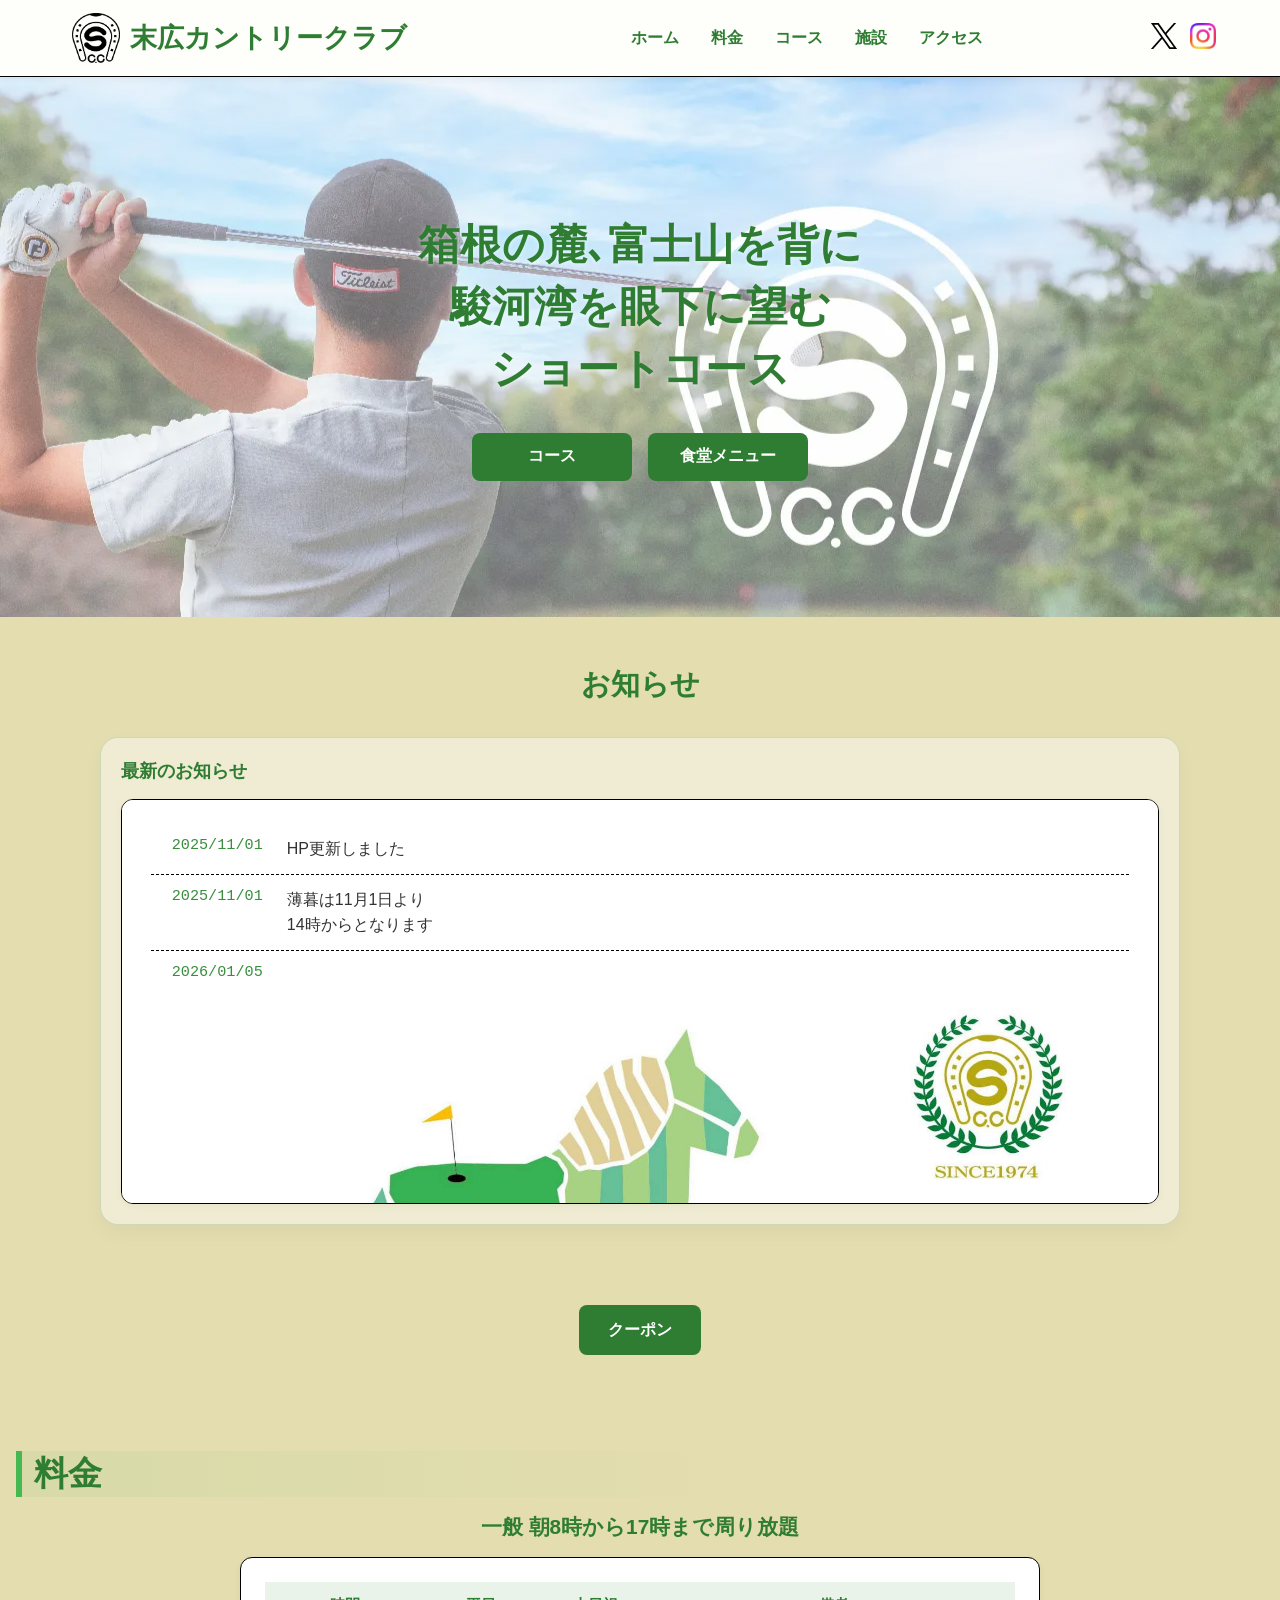
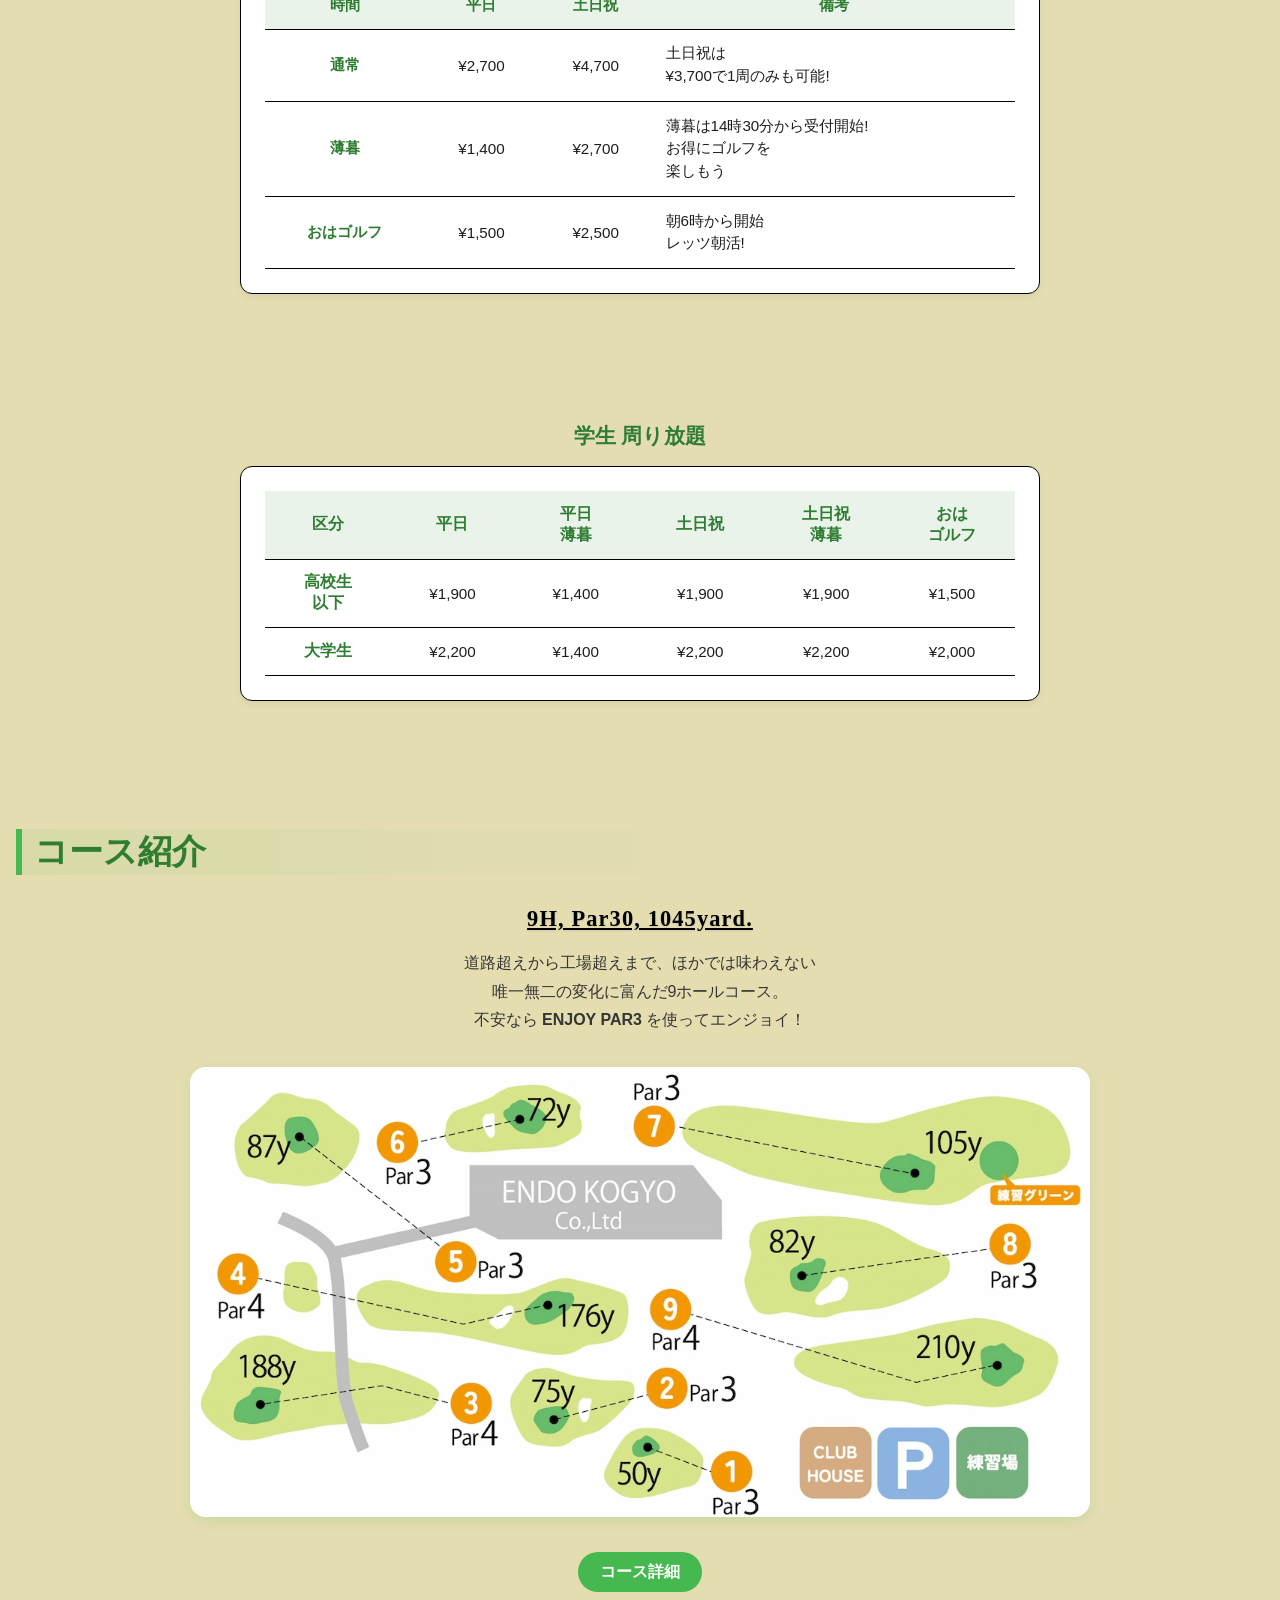
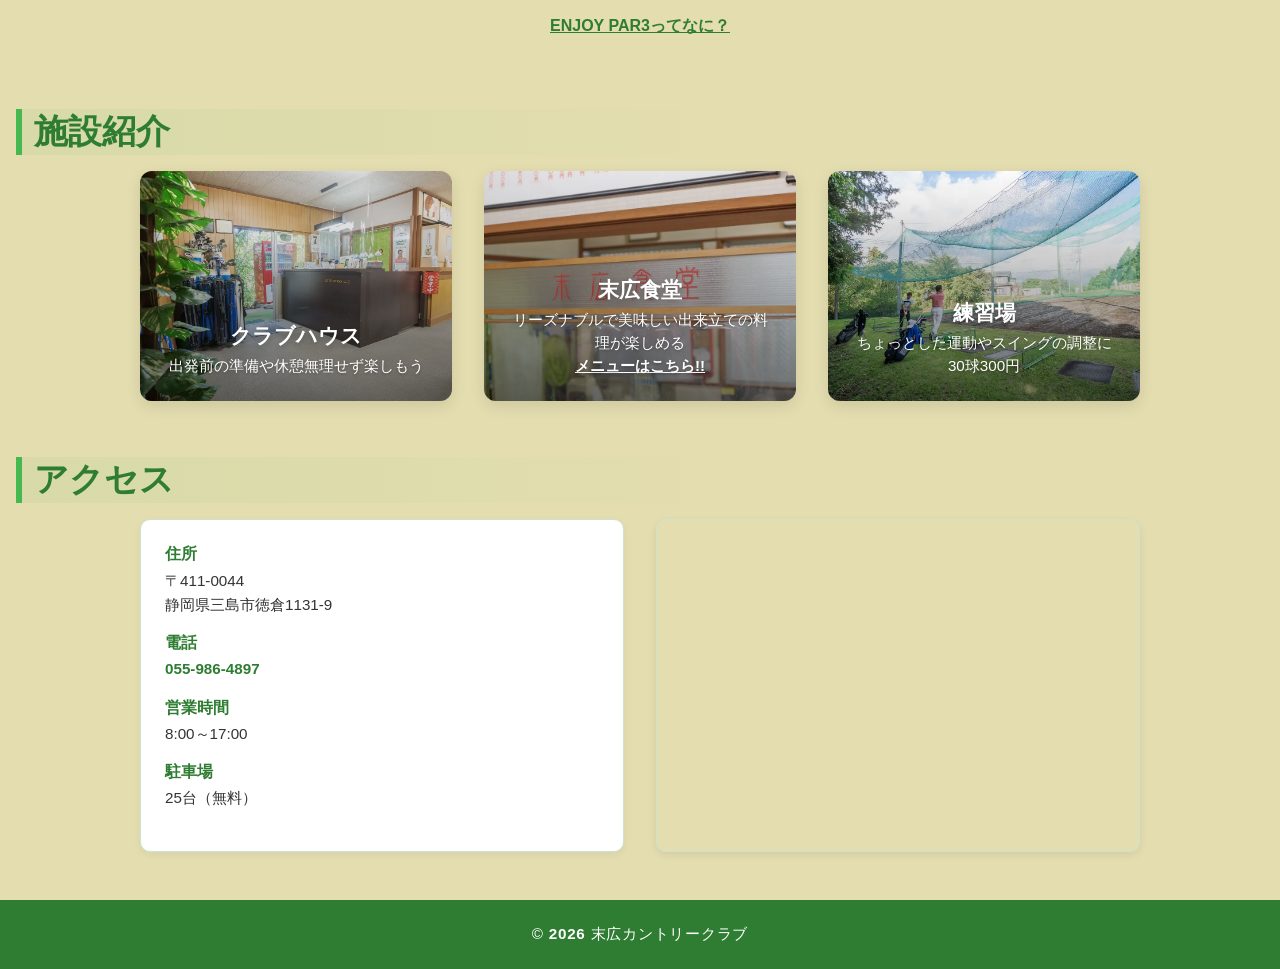
==== index.html @ 84b9e1ba "修正" ====
<!DOCTYPE html>
<html lang="ja">

<head>
  <meta charset="utf-8" />
  <meta name="viewport" content="width=device-width, initial-scale=1" />
  <title>末広カントリークラブ | ホーム</title>
  <meta name="description" content="末広カントリークラブ公式ホームページ。コース案内、料金、施設情報、アクセスはこちら。">
  <meta name="format-detection" content="telephone=no">
  <meta property="og:type" content="website">
  <meta property="og:title" content="末広カントリークラブ | ホーム">
  <meta property="og:description" content="コース案内、料金、施設情報、アクセスはこちら。">
  <meta property="og:image" content="image/relese-3.webp">
  <meta property="og:locale" content="ja_JP">
  <link rel="icon" href="rogo2.ico">
  <link rel="preload" as="image" href="image/relese-3.webp">
  <link rel="preconnect" href="https://platform.twitter.com">
  <link rel="stylesheet" href="index.css">
</head>

<body>

  <header class="site-header" role="banner">
    <div class="container header-inner">

      <!-- ロゴ -->
      <a href="index.html" class="brand">
        <img src="image/rogo2.png" alt="末広カントリークラブ ロゴ" class="brand-rogo">
        <span class="brand-name">
          <span class="pc-name">末広カントリークラブ</span>
          <span class="sp-name">末広C.C</span>
        </span>
      </a>

      <!-- SNSリンク（右上配置） -->
      <div class="sns-links">
        <a href="https://x.com/suehiro_cc" target="_blank" rel="noopener noreferrer" aria-label="公式X（旧Twitter）へ">
          <img src="image/X_logo.svg" alt="X" loading="lazy">
        </a>
        <a href="https://www.instagram.com/suehiro.golf?utm_source=ig_web_button_share_sheet&igsh=ZDNlZDc0MzIxNw=="
          target="_blank" rel="noopener noreferrer" aria-label="Instagramへ">
          <img src="image/Instagram_logo.png" alt="Instagram" loading="lazy">
        </a>
      </div>

      <!-- メニュー開閉スイッチ -->
      <input type="checkbox" id="nav-toggle" class="nav-toggle" aria-label="メニューを開閉">
      <label class="hamburger" for="nav-toggle" role="button" tabindex="0" aria-controls="site-nav" aria-expanded="false">
        <span></span>
      </label>

      <!-- ナビゲーション -->
      <nav id="site-nav" class="site-nav" role="navigation" aria-label="メインメニュー">
        <ul>
          <li><a href="#home">ホーム</a></li>
          <li><a href="#price-general">料金</a></li>
          <li><a href="#course">コース</a></li>
          <li><a href="#facilities">施設</a></li>
          <li><a href="#access">アクセス</a></li>
        </ul>
      </nav>
    </div>
  </header>


  <!-- メイン -->
  <main id="main">


    <!-- みだし -->
    <section id="home" class="midasiSection" aria-label="見出し">
      <h1>箱根の麓､富士山を背に<br>駿河湾を眼下に望む<br>ショートコース</h1>
      <div class="container 見出し-inner">
        <div class="midasi-copy">
          <div class="actions">
            <a class="btn primary" href="course.html">コース</a>
            <a class="btn primary" href="foodcort.html">食堂メニュー</a>
          </div>
        </div>
      </div>
    </section>

    <!-- News お知らせ -->
    <section class="newsSection" aria-label="お知らせ">
      <div class="container">
        <h2>お知らせ</h2>
        <!-- 大画面では「お知らせ」と「公式X」を横並び、小さい画面では縦並びにするラッパー -->
        <div class="news-layout">
          <!-- 手入力で管理するお知らせ一覧 -->
          <section class="news-panel" aria-labelledby="news-heading">
            <h3 id="news-heading" class="news-panel-title">最新のお知らせ</h3>
            <ul class="news-list">
              <li>
                <time datetime="2025-11-01">2025/11/01</time>
                <p>HP更新しました</p>
              </li>
              <li>
                <time datetime="2025-11-01">2025/11/01</time>
                <p>薄暮は11月1日より<br>14時からとなります</p>
              </li>
              <!-- <li>
                <time datetime="2025-12-01">2025/12/01</time>
                <p><img src="osirase/in-003-01.jpg" alt="">
                  <a href="osirase.html">年末年始は営業時間を変更します<br>詳しくはこちらから!</a></p>
              </li> -->
              <li>
                <time datetime="2026-01-05">2026/01/05</time>
                <p><img src="osirase/Nengajou.jpg" alt="" loading="lazy" decoding="async">新年明けましておめでとうございます<br>今年もよろしくお願いします</p>
              </li>
              <li>
                <time datetime="2026-02-08">2026/02/08</time>
                <p><strong>2月8日の積雪の影響によりアイスバーンと残雪の為明日2月8日は12時からのオープンとなります</strong></p>
              </li>
              <li>
                <time datetime="2026-03-04">2026/03/04</time>
                <p>薄暮は3月1日より14時30分からとなります</p>
              </li>
            </ul>
          </section>

          <!--
            公式Xタイムライン欄は一時的に停止中
            理由:
            - X埋め込み側で 429 Too Many Requests が返ることがある
            - ページ側では安定表示を保証できないため、いったん無効化
            再開する場合は、この section と下部の loadXTimeline() / widgets.js 関連を戻す
          <section class="news-panel x-panel" aria-labelledby="x-heading">
            <div class="x-panel-head">
              <h3 id="x-heading" class="news-panel-title">公式X</h3>
              <a href="https://x.com/suehiro_cc" target="_blank" rel="noopener noreferrer" class="x-panel-link">@suehiro_cc</a>
            </div>
            <div class="x-timeline-wrap">
              <div id="x-timeline-root" class="x-timeline-root"></div>
              <p class="x-timeline-fallback">
                タイムラインが表示されない場合は
                <a href="https://x.com/suehiro_cc" target="_blank" rel="noopener noreferrer">公式Xを見る</a>
              </p>
            </div>
          </section>
          -->
        </div>
      </div>
    </section>

    <script>
      // 最新のお知らせが下に追加される運用を想定して、初期表示を末尾に合わせる
      window.addEventListener('DOMContentLoaded', () => {
        const newsList = document.querySelector('.news-list');
        if (newsList) {
          newsList.scrollTop = newsList.scrollHeight;
        }
      });
    </script>


    <!-- クーポン -->
    <div class="coupon">
      <a href="coupon.html" class="btn coupon-btn">クーポン</a>
    </div>

    <!-- =====================================================
      一般料金セクション
    ===================================================== -->
    <section id="price-general" class="priceSection price-general" aria-label="一般料金">
      <div class="container">
        <h2>料金</h2>
        <h3>一般 朝8時から17時まで周り放題</h3>
        <div class="table-wrap" role="region" aria-label="一般料金表" tabindex="0">
          <table class="table general-table">
            <thead>
              <tr>
                <th scope="col">時間</th>
                <th scope="col">平日</th>
                <th scope="col">土日祝</th>
                <th scope="col">備考</th>
              </tr>
            </thead>
            <tbody>
              <tr>
                <th scope="row">通常</th>
                <td>¥2,700</td>
                <td>¥4,700</td>
                <td>土日祝は<br>¥3,700で1周のみも可能!</td>
              </tr>
              <tr>
                <th scope="row">薄暮</th>
                <td>¥1,400</td>
                <td>¥2,700</td>
                <td>薄暮は14時30分から受付開始!<br>お得にゴルフを<br>楽しもう</td>
              </tr>
              <tr>
                <th scope="row">おはゴルフ</th>
                <td>¥1,500</td>
                <td>¥2,500</td>
                <td>朝6時から開始<br>レッツ朝活!</td>
              </tr>
            </tbody>
          </table>
        </div>
      </div>
    </section>

    <!-- =====================================================
       学生料金セクション
    ===================================================== -->
    <section id="price-student" class="priceSection price-student" aria-label="学生料金">
      <div class="container">
        <h3>学生 周り放題</h3>
        <div class="table-wrap" role="region" aria-label="学生料金表" tabindex="0">
          <table class="table student-table">
            <thead>
              <tr>
                <th scope="col">区分</th>
                <th scope="col">平日</th>
                <th scope="col">平日<br>薄暮</th>
                <th scope="col">土日祝</th>
                <th scope="col">土日祝<br>薄暮</th>
                <th scope="col">おは<br>ゴルフ</th>
              </tr>
            </thead>
            <tbody>
              <tr>
                <th scope="row">高校生<br>以下</th>
                <td>¥1,900</td>
                <td>¥1,400</td>
                <td>¥1,900</td>
                <td>¥1,900</td>
                <td>¥1,500</td>
              </tr>
              <tr>
                <th scope="row">大学生</th>
                <td>¥2,200</td>
                <td>¥1,400</td>
                <td>¥2,200</td>
                <td>¥2,200</td>
                <td>¥2,000</td>
              </tr>
            </tbody>
          </table>
        </div>
      </div>
    </section>


<!-- =====================================================
  コース紹介セクション
===================================================== -->
<section id="course" class="courseSection" aria-labelledby="course-heading">
  <div class="container">
    
    <!-- 見出し -->
    <h2 id="course-heading">コース紹介</h2>

    <!-- コース概要文 -->
    <p class="course-intro">
      <span class="course-info"><u>9H, Par30, 1045yard.</u></span><br>
      道路超えから工場超えまで、ほかでは味わえない<br>
      唯一無二の変化に富んだ9ホールコース。<br>
      不安なら <strong>ENJOY PAR3</strong> を使ってエンジョイ！
    </p>

    <!-- コースマップ -->
    <div class="course-map">
      <img 
        src="image/course.webp" alt="末広カントリークラブ 全体コースマップ" loading="lazy" decoding="async">
    </div>

    <!-- コース詳細ボタン -->
    <div class="course-action">
      <a class="btn primary" href="course.html" aria-label="コース詳細ページを開く">コース詳細</a>
    </div>

    <!-- ENJOY PAR3案内 -->
    <div class="what-enjoy-par3">
      <a href="course.html#enjoy-par3" aria-label="ENJOY PAR3の説明へ移動">ENJOY PAR3ってなに？</a>
    </div>

  </div>
</section>


    <!-- 施設 -->
    <section id="facilities" class="section" aria-label="施設">
      <div class="container">
        <h2>施設紹介</h2>
        <div class="cards">
          <article class="card">
            <h3>クラブハウス</h3>
            <p>出発前の準備や休憩無理せず楽しもう</p>
          </article>
          <article class="card">
            <h3>末広食堂</h3>
            <p>リーズナブルで美味しい出来立ての料理が楽しめる<br><a href="foodcort.html">メニューはこちら!!</a></p>
          </article>
          <article class="card">
            <h3>練習場</h3>
            <p>ちょっとした運動やスイングの調整に<br>30球300円</p>
          </article>
        </div>
      </div>
    </section>

    <!-- アクセス -->
    <section id="access" class="section alt" aria-label="アクセス">
      <div class="container">
        <h2>アクセス</h2>
        <div class="grid-2">
          <div>
            <dl class="definition">
              <div>
                <dt>住所</dt>
                <dd>〒411-0044<br>静岡県三島市徳倉1131-9</dd>
              </div>
              <div>
                <dt>電話</dt>
                <dd><a href="tel:055-986-4897">055-986-4897</a></dd>
              </div>
              <div>
                <dt>営業時間</dt>
                <dd>8:00～17:00</dd>
              </div>
              <div>
                <dt>駐車場</dt>
                <dd>25台（無料）</dd>
              </div>
            </dl>
          </div>
          <div>
            <div class="map-placeholder">
              <!-- Google Maps等の埋め込み -->
              <iframe
                title="末広カントリークラブの地図"
                loading="lazy"
                referrerpolicy="strict-origin-when-cross-origin"
                src="https://www.google.com/maps/embed?pb=!1m18!1m12!1m3!1d3262.087512557805!2d138.92224587576436!3d35.154438172762!2m3!1f0!2f0!3f0!3m2!1i1024!2i768!4f13.1!3m3!1m2!1s0x60199a5728252f2b%3A0xbb541b44c5382948!2z5pyr5bqD44Kr44Oz44OI44Oq44O844Kv44Op44OW!5e0!3m2!1sja!2sjp!4v1761012588226!5m2!1sja!2sjp"></iframe>

            </div>

          </div>
        </div>
      </div>
    </section>

    <!-- 問い合わせ/予約 -->
    <!-- <section id="contact" class="cta section" aria-label="ご予約・お問い合わせ">
      <div class="container cta-inner">
        <h2>お問い合わせ</h2>
        <p>予約無しで気軽にお楽しみいただけます</p>
        <div class="actions">
          <a class="btn primary" href="tel:055-986-4897" aria-label="電話で問い合わせ 055-986-4897">電話</a>
        </div>
      </div>
    </section> -->

  </main>

    <!-- フッター -->
    <footer class="site-footer" role="contentinfo">
      <div class="container footer-inner">
        <small>© <span id="year"></span> 末広カントリークラブ</small>
      </div>
    </footer>

    <!-- 施設情報 -->
    <script type="application/ld+json">
    {
      "@context": "https://schema.org",
      "@type": "SportsActivityLocation",
      "name": "末広カントリークラブ",
      "image": "image/relese-3.webp",
      "description": "静岡県三島市徳倉にある末広カントリークラブの公式ホームページ。練習場・食堂備えた自然豊かなコースをお楽しみください。",
      "url": "https://suehiro-cc.com/",
      "telephone": "055-986-4897",
      "address": {
      "@type": "PostalAddress",
      "addressCountry": "JP",
      "postalCode": "411-0044",
      "addressRegion": "静岡県",
      "addressLocality": "三島市徳倉",
      "streetAddress": "1131-9"
    },
    "geo": {
      "@type": "GeoCoordinates",
      "latitude": 35.133,
      "longitude": 138.911
      },
    "amenityFeature": [
      { "@type": "LocationFeatureSpecification", "name": "練習場", "value": true },
      { "@type": "LocationFeatureSpecification", "name": "レストラン", "value": true }
      ],
    "openingHoursSpecification": [
      {
      "@type": "OpeningHoursSpecification",
      "dayOfWeek": [
      "Monday", "Tuesday", "Wednesday", "Thursday", "Friday", "Saturday", "Sunday"
      ],
      "opens": "08:00",
      "closes": "17:00"
      }
      ],
    "priceRange": "¥¥"
    }
</script>

    <script>
      const navToggle = document.getElementById('nav-toggle');
      const hamburger = document.querySelector('.hamburger');
      const navLinks = document.querySelectorAll('.site-nav a');

      if (navToggle && hamburger) {
        // チェック状態と aria-expanded を同期する
        const syncNavState = () => {
          hamburger.setAttribute('aria-expanded', navToggle.checked ? 'true' : 'false');
        };

        navToggle.addEventListener('change', syncNavState);
        // label ベースのハンバーガーをキーボードでも操作できるようにする
        hamburger.addEventListener('keydown', (event) => {
          if (event.key === 'Enter' || event.key === ' ') {
            event.preventDefault();
            navToggle.checked = !navToggle.checked;
            syncNavState();
          }
        });
        navLinks.forEach((link) => {
          link.addEventListener('click', () => {
            navToggle.checked = false;
            syncNavState();
          });
        });
        syncNavState();
      }

      /*
        公式Xタイムラインの読み込み処理は一時停止中
        理由:
        - X側で 429 Too Many Requests に当たることがある
        - ページ表示の安定性を優先して、いったん無効化

      const loadXTimeline = () => {
        const timelineRoot = document.getElementById('x-timeline-root');
        if (!timelineRoot) {
          return;
        }

        const renderTimeline = () => {
          if (!window.twttr || !window.twttr.widgets || timelineRoot.dataset.loaded === 'true') {
            return;
          }

          window.twttr.ready(() => {
            window.twttr.widgets.createTimeline(
              {
                sourceType: 'profile',
                screenName: 'suehiro_cc'
              },
              timelineRoot,
              {
                lang: 'ja',
                theme: 'light',
                height: 520,
                dnt: true
              }
            ).then((element) => {
              if (element) {
                timelineRoot.dataset.loaded = 'true';
              }
            }).catch(() => {
              timelineRoot.dataset.loaded = 'error';
            });
          });
        };

        if (window.twttr && window.twttr.widgets) {
          renderTimeline();
          return;
        }

        const script = document.createElement('script');
        script.src = 'https://platform.twitter.com/widgets.js';
        script.async = true;
        script.charset = 'utf-8';
        script.onload = renderTimeline;
        document.body.appendChild(script);
      };

      loadXTimeline();
      */

      document.getElementById('year').textContent = new Date().getFullYear();
    </script>
</body>

</html>
---- index.css ----
/* =====================================================
   基本設定
===================================================== */
* {
  margin: 0;
  padding: 0;
  box-sizing: border-box;
}

body {
  font-family: "Noto Sans JP", "Hiragino Kaku Gothic ProN", sans-serif;
  background-color: #e4ddb0;
  color: #1c1d1f;
}

/* =====================================================
   ヘッダーエリア
===================================================== */
.site-header {
  position: sticky;
  top: 0;
  z-index: 1000;
  background: rgba(255, 255, 255, 0.95);
  backdrop-filter: blur(8px);
  border-bottom: 1px solid #000;
  box-shadow: 0 2px 8px rgba(0, 0, 0, 0.05);

}

.header-inner {
  display: flex;
  align-items: center;
  justify-content: space-between;
  max-width: 1200px;
  margin: 0 auto;
  padding: 0.8rem 2rem;
  position: relative;
}

/* --- ブランド --- */
.brand {
  display: flex;
  align-items: center;
  text-decoration: none;
  color: #2e7d32;
  gap: 0.6rem;
  transition: opacity 0.2s ease;
  flex-shrink: 0;
}
.brand:hover { opacity: 0.8; }

.brand-rogo { width: 48px; height: auto; }
.brand-name {
  font-family: "Cormorant Garamond", "Noto Sans JP", serif;
  font-size: 1.7rem;
  font-weight: 700;
  color: #2e7d32;
}

/* PCではフル表記のみ表示 */
.pc-name { display: inline; }
.sp-name { display: none; }

/* モバイルでは短縮表記のみ表示 */
@media (max-width: 852px) {
  .pc-name { display: none; }
  .sp-name { display: inline; }
}

/* --- SNSリンク --- */
.sns-links {
  display: flex;
  align-items: center;
  gap: 0.8rem;
  margin-left: auto;
}
.sns-links a img {
  width: 26px;
  height: 26px;
  transition: transform 0.25s ease;
}
.sns-links a:hover img { transform: scale(1.1); }

/* =====================================================
   PCナビゲーション
===================================================== */
@media (min-width: 853px) {
  .site-nav {
    flex: 1;
    display: flex;
    justify-content: center;
  }

  .site-nav ul {
    display: flex;
    list-style: none;
    gap: 2rem;
  }

  .site-nav a {
    text-decoration: none;
    color: #2e7d32;
    font-weight: 600;
    position: relative;
    transition: color 0.25s ease;
  }

  .site-nav a::after {
    content: "";
    position: absolute;
    bottom: -2px;
    left: 50%;
    width: 0;
    height: 2px;
    background-color: #45b94f;
    transition: all 0.3s ease;
    transform: translateX(-50%);
  }

  .site-nav a:hover { color: #45b94f; }
  .site-nav a:hover::after { width: 60%; }

  .sns-links {
    position: absolute;
    right: 1.5rem;
    top: 50%;
    transform: translateY(-50%);
  }

  /* PCではハンバーガー完全非表示 */
  .nav-toggle, .hamburger {
    display: none !important;
    visibility: hidden !important;
    opacity: 0 !important;
    pointer-events: none !important;
  }
}


/* ============================================
   モバイル対応
 ============================================ */
@media (max-width: 852px) {

  .header-inner {
    display: flex;
    align-items: center;
    justify-content: space-between;
    position: relative;
    padding: 0.5rem 1rem;
  }

  /* ロゴ側 */
  .brand {
    display: flex;
    align-items: center;
    margin-left: 0.4rem;
  }

  .brand-rogo {
    width: 42px;
    height: auto;
  }

  .brand-name {
    font-size: 1.8rem;
    margin-left: 0.2rem;
  }

  /*  SNSリンク：ハンバーガーの左側に追従配置 */
  .sns-links {
    display: flex;
    align-items: center;
    gap: 0.6rem;
    position: relative;
    right: 0; /* 初期位置リセット */
    margin-right: 0.8rem; /* ← ハンバーガーと少し空ける距離 */
    order: 2; /* ← ハンバーガーの直前に来るように */
  }

  .sns-links a img {
    width: 24px;
    height: 24px;
    transition: transform 0.25s ease;
  }

  .sns-links a:hover img {
    transform: scale(1.1);
  }

  /*  ハンバーガーアイコン */
  .hamburger {
    display: block;
    position: relative;
    width: 30px;
    height: 20px;
    cursor: pointer;
    z-index: 1001;
    flex-shrink: 0;
    order: 3; /* ← SNSの右側に固定 */
  }

  .hamburger::before,
  .hamburger::after,
  .hamburger span {
    content: "";
    position: absolute;
    left: 0;
    width: 100%;
    height: 2.8px;
    background-color: #2e7d32;
    border-radius: 2px;
    transition: transform 0.3s ease, opacity 0.3s ease;
  }

  .hamburger::before { top: 0; }
  .hamburger span { top: 50%; transform: translateY(-50%); }
  .hamburger::after { bottom: 0; }

  .nav-toggle {
    position: absolute;
    opacity: 0;
    width: 0;
    height: 0;
    overflow: hidden;
    clip-path: inset(50%);
  }

  #nav-toggle:checked + .hamburger::before {
    transform: rotate(45deg);
    top: 9px;
  }
  #nav-toggle:checked + .hamburger::after {
    transform: rotate(-45deg);
    bottom: 9px;
  }
  #nav-toggle:checked + .hamburger span { opacity: 0; }

  /*  ナビゲーション本体 */
  .site-nav {
    position: fixed;
    top: 0;
    left: 0;
    width: 100%;
    height: 33vh;
    background: rgba(255, 255, 255, 0.97);
    backdrop-filter: blur(6px);
    border-bottom: 1px solid #dce7dc;
    transform: translateY(-100%);
    transition: transform 0.4s ease;
    z-index: 1000;
    display: flex;
    align-items: center;
    justify-content: center;
  }

  #nav-toggle:checked ~ .site-nav {
    transform: translateY(0);
  }

  .site-nav ul {
    list-style: none;
    display: flex;
    flex-direction: column;
    align-items: center;
    gap: 1rem;
  }

  .site-nav a {
    font-size: 1.2rem;
    font-weight: 600;
    text-decoration: none;
    color: #2e7d32;
  }

  .site-nav a:hover { color: #45b94f; }
}

/* =====================================================
  見出しセクション（メインビジュアル）
===================================================== */
.midasiSection {
  position: relative;
  width: 100%;
  min-height: 60vh; /* 高解像度でも高さを維持 */
  display: flex;
  flex-direction: column;
  justify-content: center;
  align-items: center;
  text-align: center;

  /* 背景設定：ワイド対応 */
  background-image: linear-gradient(
      rgba(255,255,255,0.25),
      rgba(255,255,255,0.4)
    ),
    url("image/relese-3.webp");
  background-repeat: no-repeat;
  background-position: center center; /* 中央基準で常に整列 */
  background-size: cover; /* ワイドでも縦長でも自然に調整 */
  background-attachment: fixed; /* PC時はパララックス的固定（任意） */

  color: #1b3b17;
  padding: clamp(3rem, 5vw, 6rem) 1rem; /* レスポンシブ余白 */
}

/* タイトル部分 */
.midasiSection h1 {
  font-family: "Cormorant Garamond", "Noto Serif JP", serif;
  font-size: clamp(1.8rem, 2vw + 1rem, 2.8rem);
  font-weight: 700;
  line-height: 1.5;
  margin-bottom: 2rem;
  color: #2e7d32;
  text-shadow: 0 2px 4px rgba(255,255,255,0.5);
  max-width: 90%;
}

/* ボタン群 */
.midasiSection .actions {
  display: flex;
  justify-content: center;
  align-items: center;
  gap: 1rem;
  flex-wrap: wrap;
}

.midasiSection .btn.primary {
  display: flex;
  justify-content: center;
  align-items: center;
  background-color: #2e7d32;
  color: #fff;
  border-radius: 8px;
  font-weight: 600;
  text-decoration: none;
  min-width: 160px;
  height: 48px;
  transition: background 0.25s ease, transform 0.2s ease;
}
.midasiSection .btn.primary:hover {
  background-color: #45b94f;
  transform: translateY(-2px);
}

/* =====================================================
  モバイル最適化
===================================================== */
@media (max-width: 852px) {
  .midasiSection {
    min-height: 45vh; /* モバイルでは少し低めに */
    background-attachment: scroll; /* 背景固定を解除して滑らかに */
    padding: 3rem 1rem;
  }

  .midasiSection h1 {
    font-size: clamp(1.4rem, 4vw, 1.8rem);
    line-height: 1.4;
    margin-bottom: 1.5rem;
  }

  .midasiSection .actions {
    gap: 0.8rem;
  }

  .midasiSection .btn.primary {
    flex: 1 1 45%;
    font-size: 0.95rem;
    height: 44px;
    min-width: 130px;
  }
}

/* =====================================================
   超ワイド画面最適化（例：4Kモニタ）
===================================================== */
@media (min-width: 1600px) {
  .midasiSection {
    background-size: cover;
    background-position: center top;
    min-height: 65vh;
  }
  .midasiSection h1 {
    font-size: 3rem;
    max-width: 1000px;
  }
}


/* =====================================================
   お知らせセクション
===================================================== */
.newsSection {
  background: #e4ddb0;
  padding: 3rem 1rem;
  text-align: center;
}

.newsSection h2 {
  font-family: "Cormorant Garamond", "Noto Serif JP", serif;
  font-size: 1.8rem;
  font-weight: 700;
  color: #2e7d32;
  margin-bottom: 2rem;
}

/* お知らせ欄とX欄をまとめるレイアウト土台 */
.news-layout {
  display: grid;
  grid-template-columns: 1fr;
  gap: 1.5rem;
  max-width: 1080px;
  margin: 0 auto;
}

/* 各パネル共通の見た目 */
.news-panel {
  background: rgba(255, 255, 255, 0.45);
  border: 1px solid rgba(46, 125, 50, 0.18);
  border-radius: 18px;
  padding: 1.25rem;
  box-shadow: 0 8px 20px rgba(0, 0, 0, 0.04);
}

/* パネル見出し */
.news-panel-title {
  font-family: "Noto Serif JP", serif;
  font-size: 1.15rem;
  color: #2e7d32;
  text-align: left;
  margin-bottom: 1rem;
}

/* X欄の見出しとアカウントリンク */
/*
  公式Xタイムライン欄のスタイルは一時停止中
  理由:
  - HTML側でX欄をコメントアウトしているため現在は未使用
  - 再開時はこのブロックを戻せば同じ見た目で復帰できる

.x-panel-head {
  display: flex;
  align-items: baseline;
  justify-content: space-between;
  gap: 1rem;
  margin-bottom: 1rem;
}

.x-panel-link {
  color: #2e7d32;
  font-size: 0.95rem;
  font-weight: 700;
  text-decoration: none;
}

.x-panel-link:hover {
  text-decoration: underline;
}

.x-timeline-wrap {
  background: #fff;
  border: 1.5px solid #000;
  border-radius: 12px;
  padding: 0.3rem;
  min-height: clamp(320px, 45vh, 520px);
  overflow: hidden;
}

.x-timeline-root {
  min-height: clamp(320px, 45vh, 520px);
}

.x-timeline-fallback {
  margin: 0.75rem 0 0;
  font-size: 0.9rem;
  color: #333;
}

.x-timeline-fallback a {
  color: #2e7d32;
  font-weight: 700;
}

.x-timeline-wrap iframe {
  border-radius: 10px;
}
*/

/* 手入力のお知らせ一覧本体 */
.news-list {
  list-style: none;
  padding: 1.5rem 1.8rem;
  margin: 0;
  width: 100%;

  /* 高さ：画面に追従（下限〜上限を持たせて安定） */
  max-height: clamp(320px, 45vh, 520px);

  overflow-y: auto;
  scroll-behavior: smooth;
  background: #fff;
  border: 1.5px solid #000;
  border-radius: 12px;
  box-shadow: 0 2px 8px rgba(0,0,0,0.04);
}

/*
  大きなモニター向けの2カラム化は一時停止中
  理由:
  - 公式X欄をコメントアウトしているため、2カラム指定を残すと
    お知らせ欄が左カラムに寄って見える
  - X欄を再開する時に、この media query も戻せば横並びに復帰できる

@media (min-width: 1200px) {
  .news-layout {
    grid-template-columns: repeat(2, minmax(0, 1fr));
    align-items: stretch;
  }

  .news-panel {
    display: flex;
    flex-direction: column;
  }

  .news-list,
  .x-timeline-wrap {
    flex: 1;
  }
}
*/


/* 各お知らせ項目の行レイアウト */
.news-list li {
  display: grid;
  grid-template-columns: 120px 1fr;
  align-items: start;
  gap: 1rem;
  padding: 0.75rem 0;
  border-bottom: 1px dashed #000;
}

.news-list li:last-child {
  border-bottom: none;
}

/* 日付 */
.news-list time {
  font-family: "Roboto Mono", monospace;
  color: #388e3c;
  font-size: 0.95rem;
  text-align: right;
  padding-right: 0.5rem;
  white-space: nowrap;
}

/* 内容 */
.news-list p {
  color: #333;
  font-size: 1rem;
  margin: 0;
  line-height: 1.6;
  text-align: left;
}

/* お知らせ内の画像（全体表示対応） */
.news-list p img {
  display: block;
  max-width: 100%;
  height: auto;
  margin-bottom: 0.4rem;
  border-radius: 6px;
}

/* laptop相当以下は縦並びを基準にして余白も少し詰める */
@media (max-width: 852px) {
  .newsSection {
    padding: 2rem 1rem;
  }

  .news-panel {
    padding: 1rem;
  }

  .news-panel-title {
    font-size: 1.05rem;
    margin-bottom: 0.8rem;
  }

  .news-list {
    padding: 1.2rem;
    max-height: 360px;        /* ← モバイルも同系統に */
  }

  .news-list li {
    display: flex;
    flex-direction: column;
    align-items: flex-start;
    gap: 0.3rem;
    padding: 0.5rem 0;
  }

  .news-list time {
    text-align: left;
    font-size: 0.9rem;
    color: #2e7d32;
  }

  .news-list p {
    font-size: 0.95rem;
  }
}


/* =====================================================
   クーポンボタン
===================================================== */
.coupon {
  text-align: center;
  margin: 2rem 0 3rem;
}

.coupon-btn {
  display: inline-block;
  background: #2e7d32;
  color: #fff;
  padding: 0.9rem 1.8rem;
  border-radius: 8px;
  font-weight: 600;
  text-decoration: none;
  transition: background 0.25s ease, transform 0.2s ease;
}

.coupon-btn:hover {
  background: #45b94f;
  transform: translateY(-2px);
}

/* モバイル調整 */
@media (max-width: 768px) {
  .coupon-btn {
    padding: 0.8rem 1.6rem;
    font-size: 0.95rem;
  }
}

/* =====================================================
  一般料金セクション
===================================================== */
.price-general {
  background: #e4ddb0;
  padding: 3rem 1rem;
  text-align: center;
}

.price-general h2 {
  font-size: clamp(1.6rem, 1.4vw + 1rem, 2.4rem);
  color: #2e7d32;
  text-align: left;
  border-left: 6px solid #45b94f;
  padding-left: 0.75rem;
  background: linear-gradient(90deg, rgba(69,185,79,.08), transparent 60%);
  margin-bottom: 1rem;
}

.price-general h3 {
  font-size: 1.3rem;
  color: #2e7d32;
  margin-bottom: 1rem;
  font-weight: 700;
}

/* テーブル全体 */
.price-general .table-wrap {
  background: #fff;
  border: 1.5px solid #000;
  border-radius: 12px;
  padding: 1.5rem;
  max-width: 800px;
  margin: 0 auto 2rem;
  box-shadow: 0 3px 8px rgba(0,0,0,0.05);
}

.price-general .table {
  width: 100%;
  border-collapse: collapse;
}

.price-general th,
.price-general td {
  padding: 0.8rem;
  border-bottom: 1px solid #000;
  text-align: center;
  font-size: 0.95rem;
}

.price-general thead {
  background-color: #eaf3ea;
}

.price-general th {
  color: #2e7d32;
  font-weight: 600;
}

.price-general td:last-child {
  text-align: left;
  line-height: 1.5;
}

/* モバイル */
@media (max-width: 768px) {
  .price-general th,
  .price-general td {
    padding: 0.6rem;
    font-size: 0.9rem;
  }

  .price-general h3 {
    font-size: 1.1rem;
  }

  .price-general .table-wrap {
    padding: 1rem;
  }
}


/* =====================================================
  学生料金セクション
===================================================== */
.price-student {
  background: #e4ddb0;
  padding: 3rem 1rem;
  text-align: center;
}

/* 見出し */
.price-student h3 {
  font-size: 1.3rem;
  color: #2e7d32;
  margin-bottom: 1rem;
  font-weight: 700;
}

/* テーブル枠 */
.price-student .table-wrap {
  background: #fff;
  border: 1.5px solid #000;
  border-radius: 12px;
  padding: 1.5rem;
  max-width: 800px;
  margin: 0 auto 2rem;
  box-shadow: 0 3px 8px rgba(0,0,0,0.05);
  overflow: hidden; /* PCでは固定 */
}

/* テーブル本体 */
.price-student .table {
  width: 100%;
  border-collapse: collapse;
  font-family: "Noto Sans JP", sans-serif;
}

.price-student th,
.price-student td {
  padding: 0.8rem;
  border-bottom: 1px solid #000;
  text-align: center;
}

.price-student thead {
  background-color: #eaf3ea;
}

.price-student th {
  color: #2e7d32;
  font-weight: 600;
}

.price-student td {
  font-size: 0.95rem;
}

/* =====================================================
  スマホ時：スライド可能＆見やすく調整
===================================================== */
@media (max-width: 768px) {

  /* 横スクロール対応 */
  .price-student .table-wrap {
    overflow-x: auto;
    -webkit-overflow-scrolling: touch;
    padding-bottom: 0.5rem;
  }

  .price-student .table {
    min-width: 500px; /* 横幅広めでスワイプ表示 */
    border-collapse: collapse;
  }

  /* 横詰め＆縦整列 */
  .price-student th,
  .price-student td {
    padding: 0.5rem 0.55rem;
    font-size: 0.9rem;
    line-height: 1.4;
    border-bottom: 1px solid #000;
    white-space: nowrap; /* 折り返さずに横スクロール */
  }

  .price-student tr {
    height: 2.5rem;
  }

  /* スクロールバー装飾 */
  .price-student .table-wrap::-webkit-scrollbar {
    height: 6px;
  }
  .price-student .table-wrap::-webkit-scrollbar-thumb {
    background: #b6cfae;
    border-radius: 3px;
  }

  /* 案内文 */
  .price-student .table-wrap::after {
    content: "👉 スワイプで全列を確認できます";
    display: block;
    font-size: 0.8rem;
    color: #000;
    text-align: right;
    margin-top: 0.3rem;
    opacity: 0.8;
  }

  .price-student h3 {
    font-size: 1.1rem;
    margin-bottom: 0.8rem;
  }
}

/* =====================================================
  コース紹介セクション
===================================================== */
.courseSection {
  background: #e4ddb0;
  padding: 3rem 1rem 4rem;
  text-align: center;
}

/* 見出し */
.courseSection h2 {
  font-size: clamp(1.6rem, 1.4vw + 1rem, 2.4rem);
  color: #2e7d32;
  text-align: left;
  border-left: 6px solid #45b94f;
  padding-left: 0.75rem;
  background: linear-gradient(90deg, rgba(69,185,79,.08), transparent 60%);
  margin-bottom: 1.5rem;
}

/* ============================================
   コース概要文
   -------------------------------------------- */
.course-intro {
  color: #353535;
  font-size: 1rem;
  line-height: 1.8;
  margin-bottom: 2rem;
  text-align: center;
}

.course-intro .course-info {
  display: inline-block;
  font-family: "Playfair Display", "Times New Roman", serif;
  font-size: 1.4rem;
  font-weight: 700;
  letter-spacing: 0.05em;
  color: #000;
  text-shadow: 0 1px 2px rgba(0,0,0,0.1);
  margin-bottom: 0.6rem;
}

/* ============================================
   コースマップ
   -------------------------------------------- */
.course-map {
  max-width: 900px;
  margin: 0 auto 2.2rem;
  border-radius: 16px;
  overflow: hidden;
  background: #fff;
  box-shadow: 0 4px 12px rgba(69,185,79,0.15);
  position: relative;
}

.course-map img {
  width: 100%;
  height: auto;
  display: block;
  object-fit: cover;
  object-position: center;
  aspect-ratio: 2 / 1; /* 比率統一で崩れ防止 */
}

/* ============================================
   コースボタン
   -------------------------------------------- */
.course-action {
  margin: 1.5rem 0;
}

.course-action .btn.primary {
  display: inline-block;
  background: #45b94f;
  color: #fff;
  font-weight: 600;
  padding: 0.6rem 1.4rem;
  border-radius: 999px;
  text-decoration: none;
  transition: background 0.3s ease, transform 0.2s ease;
}

.course-action .btn.primary:hover {
  background: #5cd967;
  transform: translateY(-2px);
}

/* ============================================
   ENJOY PAR3案内リンク
   -------------------------------------------- */
.what-enjoy-par3 {
  margin-top: 0.5rem;
  text-align: center;
}

.what-enjoy-par3 a {
  color: #2e7d32;
  font-weight: 600;
  font-size: 1rem;
  text-decoration: underline;
  transition: color 0.25s ease;
}

.what-enjoy-par3 a:hover {
  color: #45b94f;
}

/* ============================================
   モバイル対応
   -------------------------------------------- */
@media (max-width: 768px) {
  .courseSection {
    padding: 2.5rem 1rem 3rem;
  }

  .courseSection h2 {
    font-size: 1.5rem;
    margin-left: 0.5rem;
  }

  .course-intro {
    font-size: 0.95rem;
    line-height: 1.7;
    margin-bottom: 1.8rem;
  }

  .course-intro .course-info {
    font-size: 1.2rem;
    margin-bottom: 0.4rem;
  }

  .course-map {
    margin-bottom: 1.8rem;
  }

  .course-action .btn.primary {
    padding: 0.5rem 1.2rem;
    font-size: 0.95rem;
  }

  .what-enjoy-par3 a {
    font-size: 0.9rem;
  }
}


/* ============================================
   施設紹介
   ============================================ */
#facilities {
  background: #e4ddb0;
  padding: 0.5rem 1rem;
  text-align: center;
}

#facilities h2 {
  font-size: clamp(1.6rem, 1.4vw + 1rem, 2.4rem);
  color: #2e7d32;
  margin-bottom: 1rem;
  text-align: left; /* 文字は左寄せ */
  border-left: 6px solid #45b94f;
  padding-left: 0.75rem;
  background: linear-gradient(90deg, rgba(69,185,79,.08), transparent 60%);
  margin-left: 0; /* 左端に寄せる */
  display: block; /* インラインブロックを解除して幅いっぱいに */
}

/* カード全体レイアウト */
.cards {
  display: grid;
  grid-template-columns: repeat(auto-fit, minmax(280px, 1fr));
  gap: 2rem;
  max-width: 1000px;
  margin: 0 auto;
}

/* 各カード共通のベース */
.card {
  position: relative;
  border-radius: 12px;
  overflow: hidden;
  height: 230px;
  color: #fff;
  text-align: center;
  display: flex;
  flex-direction: column;
  justify-content: flex-end;
  padding: 1.5rem;
  box-shadow: 0 5px 15px rgba(0, 0, 0, 0.1);
  transition: transform 0.3s ease, box-shadow 0.3s ease;
  background-size: cover;
  background-position: center;
  background-repeat: no-repeat;
}

/* 背景にグラデーションで文字を読みやすく */
.card::before {
  content: "";
  position: absolute;
  inset: 0;
  background: linear-gradient(to top, rgba(0, 0, 0, 0.5), rgba(255, 255, 255, 0));
  z-index: 0;
}

.card:hover {
  transform: translateY(-5px);
  box-shadow: 0 8px 18px rgba(0, 0, 0, 0.15);
}

/* テキスト部分 */
.card h3,
.card p,
.card a {
  position: relative;
  z-index: 1;
}

/* カードごとの背景画像指定 */
.card:nth-child(1) {
  background-image: url("image/CC.webp"); /* クラブハウス */
}

.card:nth-child(2) {
  background-image: url("image/foodcort.webp"); /* 食堂 */
}

.card:nth-child(3) {
  background-image: url("image/practice.webp"); /* 練習場 */
}

/* 見出し・本文 */
.card h3 {
  font-size: 1.3rem;
  font-weight: 700;
  margin-bottom: 0.3rem;
  text-shadow: 0 2px 6px rgba(0, 0, 0, 0.3);
}

.card p {
  font-size: 0.95rem;
  line-height: 1.5;
  text-shadow: 0 1px 3px rgba(0, 0, 0, 0.3);
}

/* リンク */
.card a {
  color: #ffffff;
  font-weight: 600;
  text-decoration: underline;
  transition: color 0.25s ease;
}

.card a:hover {
  color: #b2ffb2;
}

/* ============================================
   モバイル対応
   ============================================ */
@media (max-width: 768px) {
  .cards {
    grid-template-columns: 1fr;
    gap: 1.5rem;
  }

  .card {
    height: 200px;
    padding: 1rem;
  }

  .card h3 {
    font-size: 1.15rem;
  }

  .card p {
    font-size: 0.9rem;
  }
}



/* ============================================
   アクセスセクション（サイズ統一版）
   ============================================ */
#access {
  background: #e4ddb0;
  padding: 3rem 1rem;

  text-align: center;
}

#access h2 {
  font-size: clamp(1.6rem, 1.4vw + 1rem, 2.4rem);
  color: #2e7d32;
  margin-bottom: 1rem;
  text-align: left; /* 文字は左寄せ */
  border-left: 6px solid #45b94f;
  padding-left: 0.75rem;
  background: linear-gradient(90deg, rgba(69,185,79,.08), transparent 60%);
  margin-left: 0; /* 左端に寄せる */
  display: block; /* インラインブロックを解除して幅いっぱいに */
}

/* 2カラム構成（高さ揃え対応） */
.grid-2 {
  display: grid;
  grid-template-columns: 1fr 1fr;
  gap: 2rem;
  align-items: stretch; /* ← 高さをそろえる */
  max-width: 1000px;
  margin: 0 auto;
}

/* 左：お店情報 */
.definition {
  display: flex;
  flex-direction: column;
  justify-content: space-between;
  background: #ffffff;
  border: 1.5px solid #cde3cd;
  border-radius: 10px;
  padding: 1.5rem;
  box-shadow: 0 3px 8px rgba(0, 0, 0, 0.05);
  text-align: left;
  height: 100%; /* ← グリッド行の高さに合わせる */
}

.definition div {
  margin-bottom: 1rem;
}

.definition dt {
  font-weight: 600;
  color: #2e7d32;
  margin-bottom: 0.2rem;
}

.definition dd {
  margin: 0;
  color: #333;
  line-height: 1.6;
  font-size: 0.95rem;
}

.definition a {
  color: #2e7d32;
  text-decoration: none;
  font-weight: 600;
}

.definition a:hover {
  text-decoration: underline;
}

/* 右：Googleマップ */
.map-placeholder {
  border-radius: 10px;
  overflow: hidden;
  box-shadow: 0 3px 8px rgba(0, 0, 0, 0.08);
  border: 1.5px solid #cde3cd;
  height: 100%; /* ← 左と同じ高さに */
  display: flex;
}

.map-placeholder iframe {
  width: 100%;
  height: auto;
  flex: 1; /* ← 枠いっぱいに広がる */
  border: 0;
  border-radius: 10px;
}

/* ============================================
   モバイル対応（縦並び）
   ============================================ */
@media (max-width: 852px) {
  .grid-2 {
    grid-template-columns: 1fr;
  }

  .definition,
  .map-placeholder {
    height: auto;
  }

  .map-placeholder iframe {
    height: 260px;
  }
}

/* ============================================
   フッター
   --------------------------------------------
   ・全体を落ち着いたグリーン系でまとめる
   ・中央揃え＆少し余白をとって上品に
   ============================================ */
.site-footer {
  background: #2e7d32; /* 深い芝生グリーン */
  color: #ffffff;
  text-align: center;
  padding: 1.5rem 0;
}

.footer-inner {
  max-width: 1200px;
  margin: 0 auto;
  padding: 0 1rem;
}

/* コピーライト文字 */
.site-footer small {
  font-family: "Noto Sans JP", sans-serif;
  font-size: 0.95rem;
  letter-spacing: 0.05em;
}

/* 年号の部分 */
#year {
  font-weight: 600;
}

/* ============================================
   モバイル対応
   --------------------------------------------
   ・文字サイズをわずかに調整
   ============================================ */
@media (max-width: 768px) {
  .site-footer small {
    font-size: 0.85rem;
  }
}
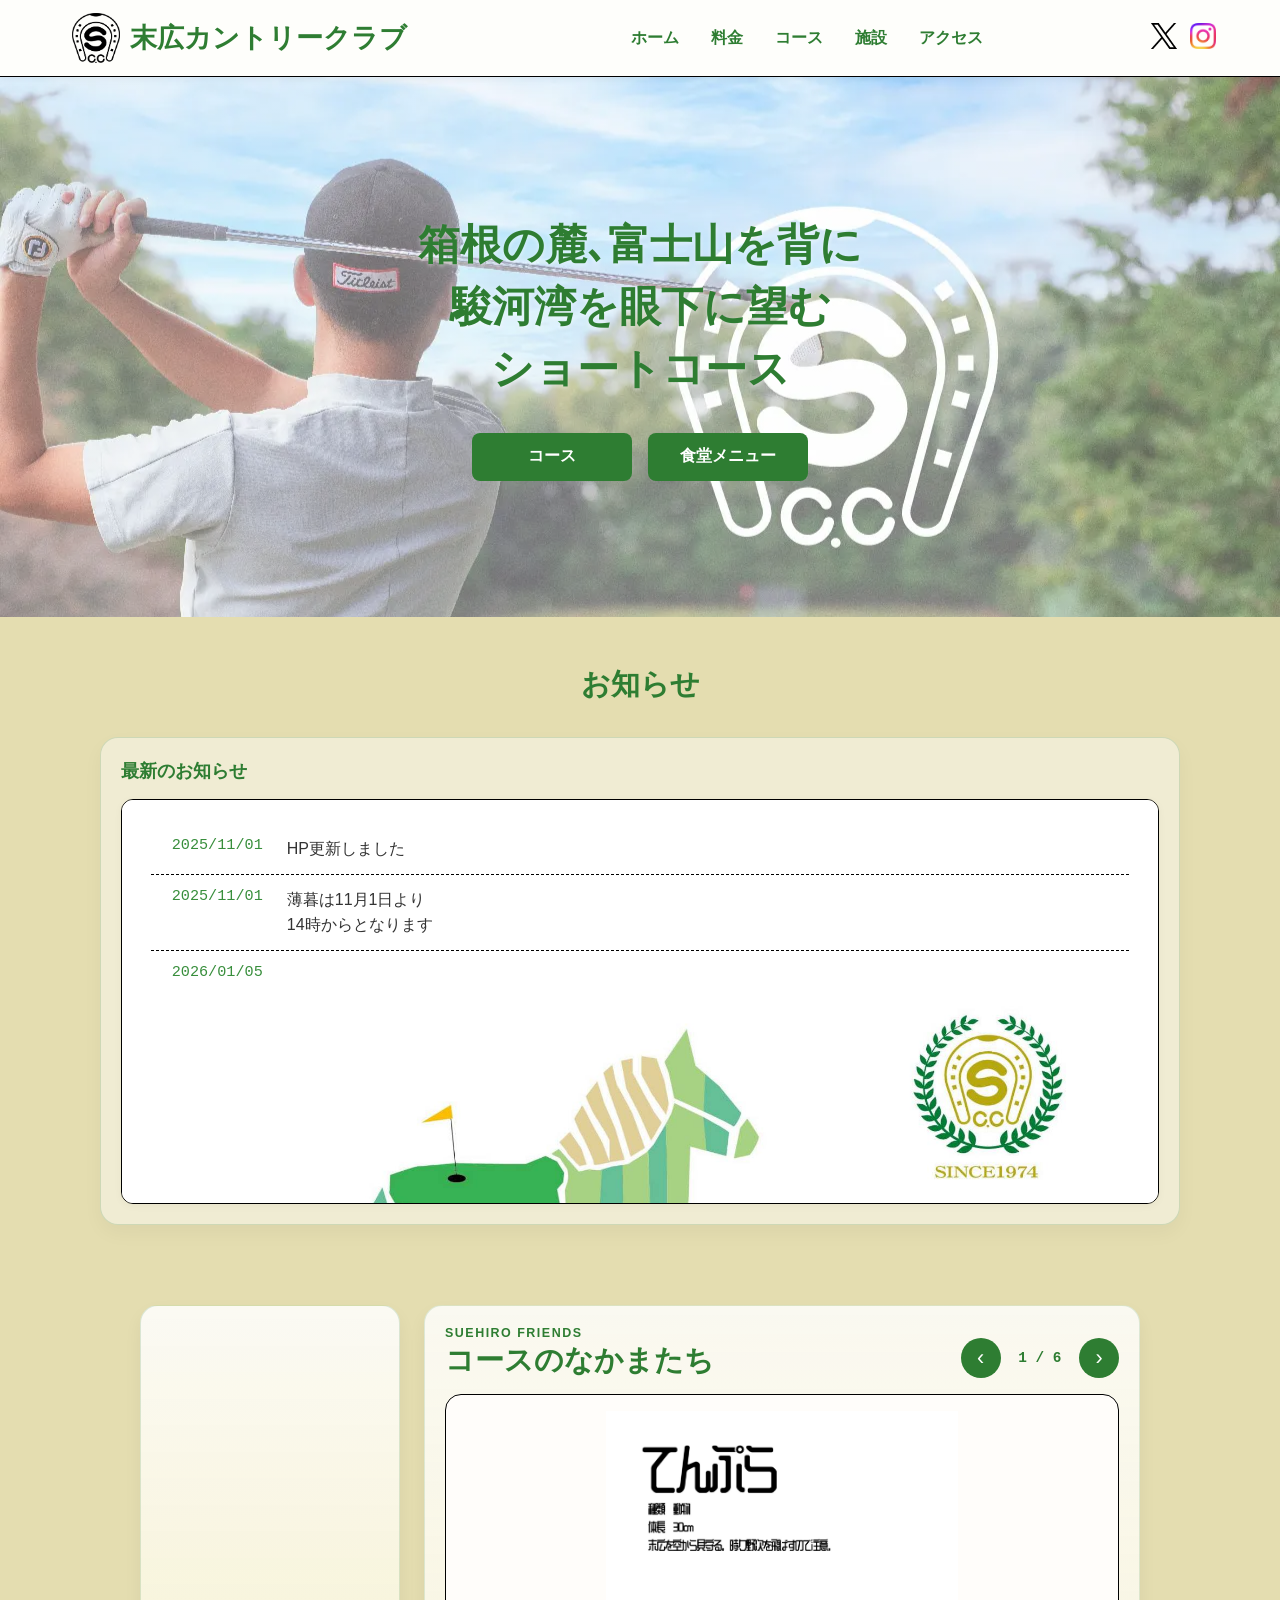
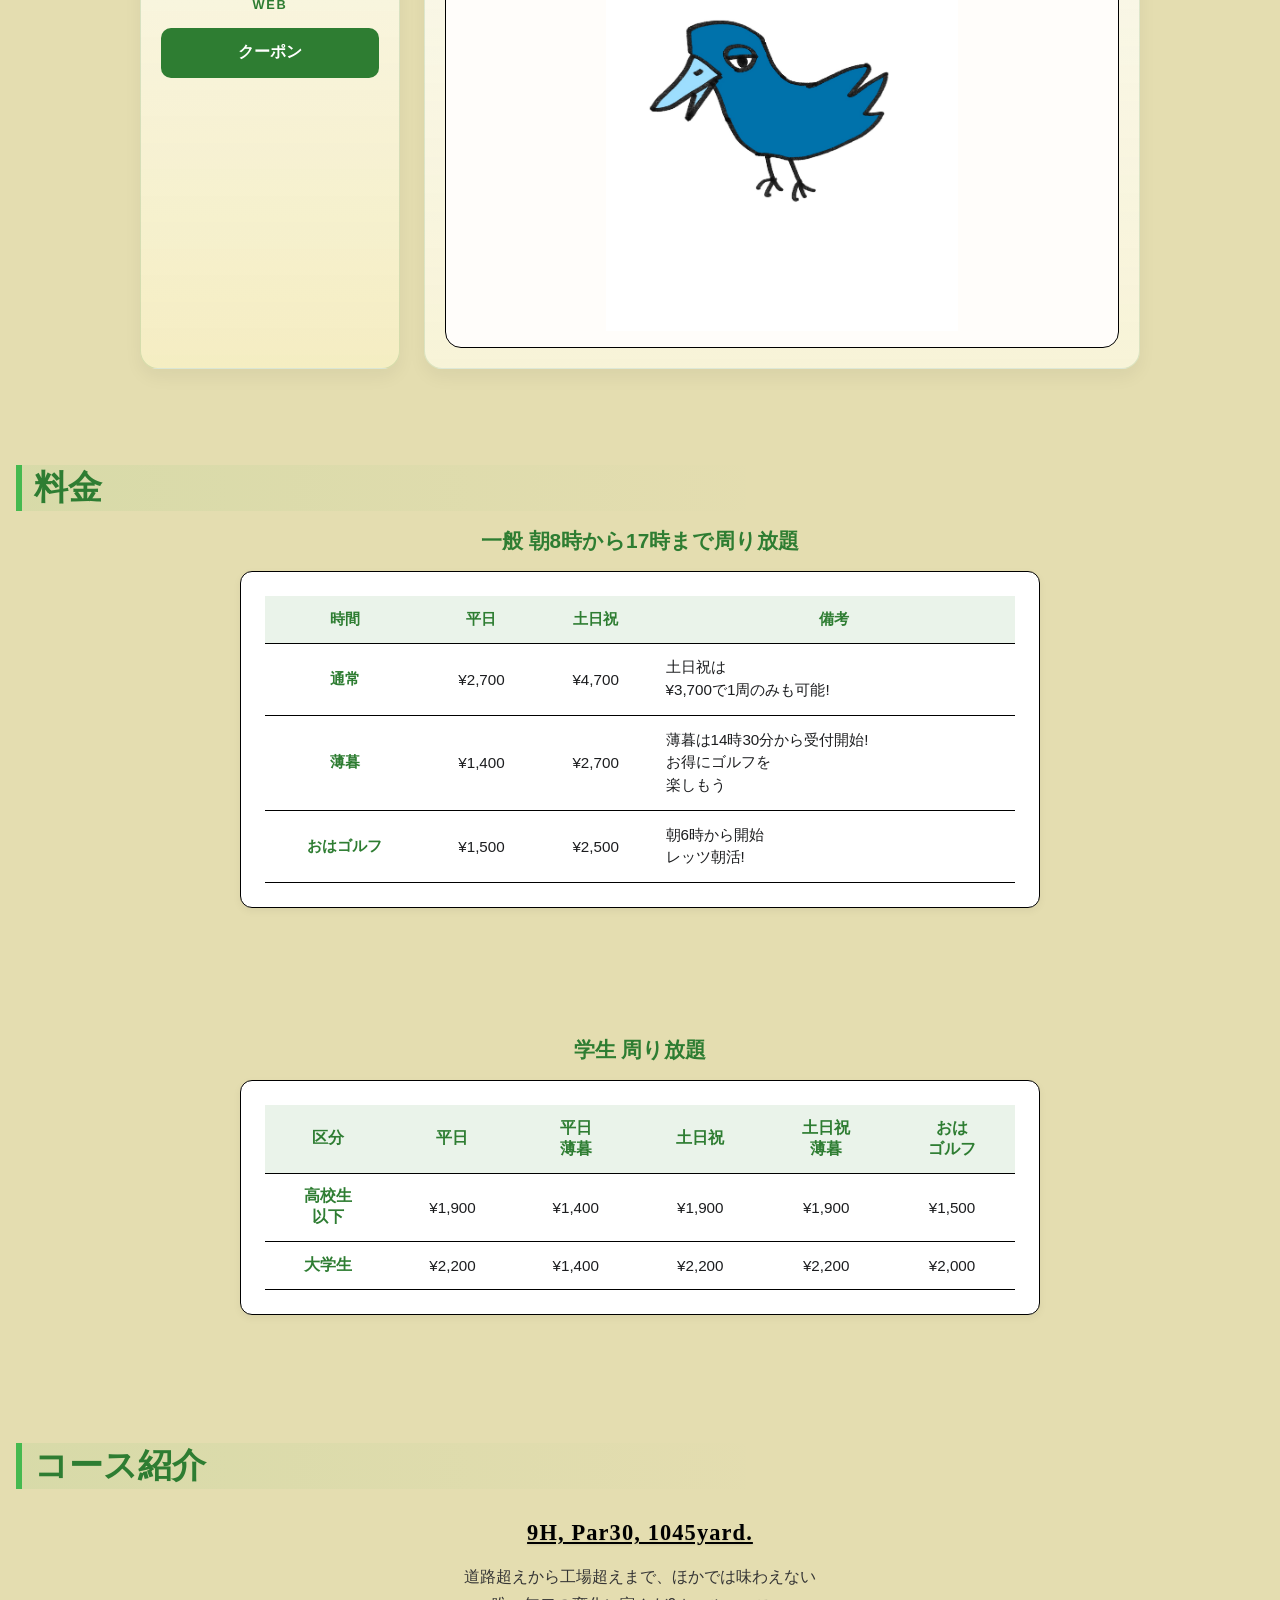
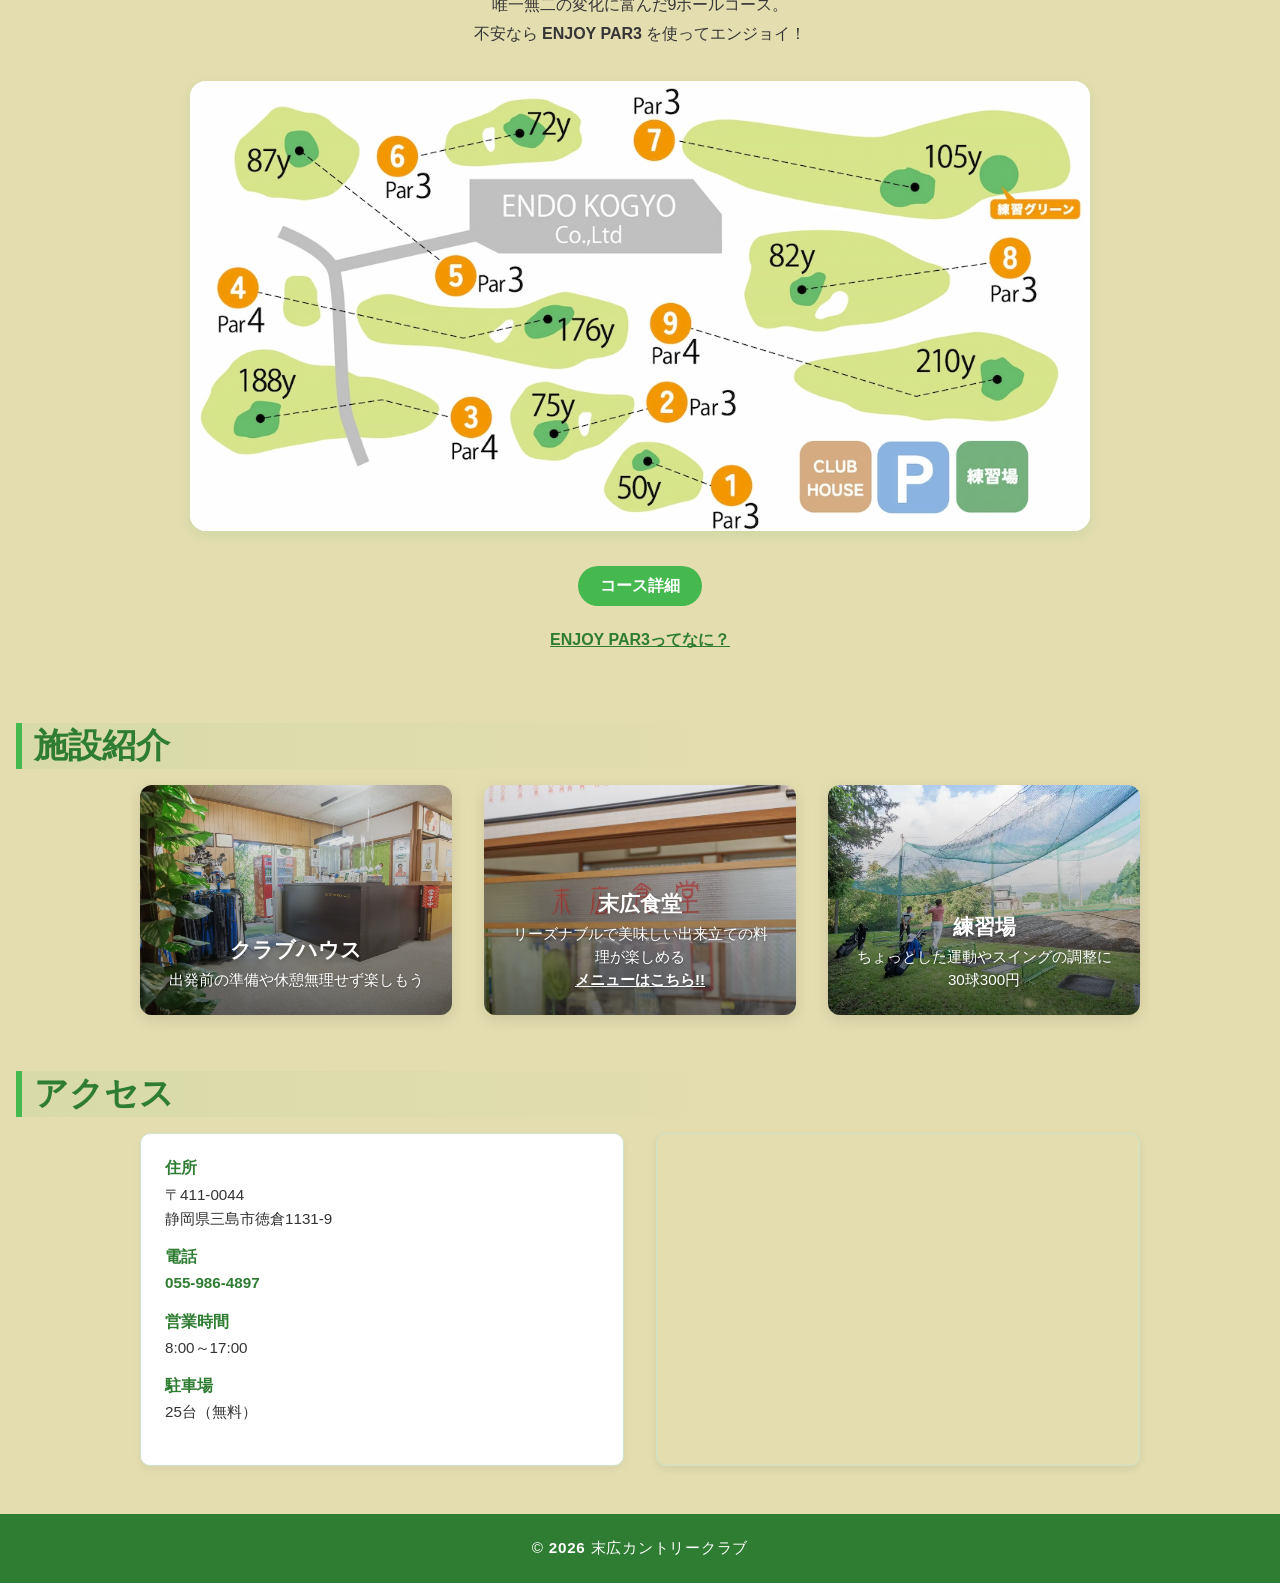
==== commit 239b9371: "キャラ紹介追加" ====
--- a/index.html
+++ b/index.html
@@ -153,10 +153,72 @@
     </script>
 
 
-    <!-- クーポン -->
-    <div class="coupon">
-      <a href="coupon.html" class="btn coupon-btn">クーポン</a>
-    </div>
+    <!-- クーポンとキャラクター紹介 -->
+    <section class="coupon-showcase" aria-label="クーポンとキャラクター紹介">
+      <div class="coupon-showcase-inner">
+        <!-- 既存のクーポン導線 -->
+        <div class="coupon coupon-card">
+          <p class="coupon-label">WEB</p>
+          <a href="coupon.html" class="btn coupon-btn">クーポン</a>
+        </div>
+
+        <!-- 6キャラをその場で切り替えて見られる紹介ボックス -->
+        <section class="mascot-box" aria-labelledby="mascot-heading">
+          <div class="mascot-head">
+            <div>
+              <p class="mascot-eyebrow">Suehiro Friends</p>
+              <h2 id="mascot-heading">コースのなかまたち</h2>
+            </div>
+            <div class="mascot-controls" aria-label="キャラクター切り替え">
+              <button type="button" class="mascot-nav prev" aria-label="前のキャラクターを見る">‹</button>
+              <span class="mascot-counter" aria-live="polite">1 / 6</span>
+              <button type="button" class="mascot-nav next" aria-label="次のキャラクターを見る">›</button>
+            </div>
+          </div>
+
+          <!-- 横スライド本体。JSで translateX を切り替える -->
+          <div class="mascot-viewport">
+            <div class="mascot-track">
+              <article class="mascot-slide" aria-label="てんぷら">
+                <div class="mascot-art">
+                  <img src="character/てんぷら.png" alt="てんぷら" loading="lazy" decoding="async">
+                </div>
+              </article>
+
+              <article class="mascot-slide" aria-label="じぇんとるにゃあ">
+                <div class="mascot-art">
+                  <img src="character/じぇんとるにゃあ.png" alt="じぇんとるにゃあ" loading="lazy" decoding="async">
+                </div>
+              </article>
+
+              <article class="mascot-slide" aria-label="でーだらぼっち">
+                <div class="mascot-art">
+                  <img src="character/でーだらぼっち.jpg" alt="でーだらぼっち" loading="lazy" decoding="async">
+                </div>
+              </article>
+
+              <article class="mascot-slide" aria-label="アオリス">
+                <div class="mascot-art">
+                  <img src="character/アオリス.png" alt="アオリス" loading="lazy" decoding="async">
+                </div>
+              </article>
+
+              <article class="mascot-slide" aria-label="バンカー">
+                <div class="mascot-art">
+                  <img src="character/バンカー.png" alt="バンカー" loading="lazy" decoding="async">
+                </div>
+              </article>
+
+              <article class="mascot-slide" aria-label="スパイスバニー">
+                <div class="mascot-art">
+                  <img src="character/スパイスバニー.png" alt="スパイスバニー" loading="lazy" decoding="async">
+                </div>
+              </article>
+            </div>
+          </div>
+        </section>
+      </div>
+    </section>
 
     <!-- =====================================================
       一般料金セクション
@@ -487,6 +549,34 @@
       loadXTimeline();
       */
 
+      const mascotTrack = document.querySelector('.mascot-track');
+      const mascotSlides = document.querySelectorAll('.mascot-slide');
+      const mascotCounter = document.querySelector('.mascot-counter');
+      const prevMascot = document.querySelector('.mascot-nav.prev');
+      const nextMascot = document.querySelector('.mascot-nav.next');
+
+      if (mascotTrack && mascotSlides.length && mascotCounter && prevMascot && nextMascot) {
+        let mascotIndex = 0;
+
+        // スライダーの表示位置と現在番号を同期する
+        const syncMascotSlider = () => {
+          mascotTrack.style.transform = `translateX(-${mascotIndex * 100}%)`;
+          mascotCounter.textContent = `${mascotIndex + 1} / ${mascotSlides.length}`;
+        };
+
+        prevMascot.addEventListener('click', () => {
+          mascotIndex = (mascotIndex - 1 + mascotSlides.length) % mascotSlides.length;
+          syncMascotSlider();
+        });
+
+        nextMascot.addEventListener('click', () => {
+          mascotIndex = (mascotIndex + 1) % mascotSlides.length;
+          syncMascotSlider();
+        });
+
+        syncMascotSlider();
+      }
+
       document.getElementById('year').textContent = new Date().getFullYear();
     </script>
 </body>
--- a/index.css
+++ b/index.css
@@ -613,11 +613,44 @@
 
 
 /* =====================================================
-   クーポンボタン
+   クーポン + キャラクター紹介
 ===================================================== */
+.coupon-showcase {
+  margin: 2rem 0 3rem;
+  padding: 0 1rem;
+}
+
+.coupon-showcase-inner {
+  max-width: 1000px;
+  margin: 0 auto;
+  display: grid;
+  grid-template-columns: 260px minmax(0, 1fr);
+  gap: 1.5rem;
+  align-items: stretch;
+}
+
 .coupon {
   text-align: center;
-  margin: 2rem 0 3rem;
+}
+
+.coupon-card {
+  display: flex;
+  flex-direction: column;
+  justify-content: center;
+  gap: 1rem;
+  padding: 1.25rem;
+  background: linear-gradient(180deg, rgba(255,255,255,0.85), rgba(245, 238, 195, 0.95));
+  border: 1px solid rgba(46, 125, 50, 0.16);
+  border-radius: 18px;
+  box-shadow: 0 8px 18px rgba(0,0,0,0.05);
+}
+
+.coupon-label {
+  font-size: 0.8rem;
+  letter-spacing: 0.14em;
+  font-weight: 700;
+  color: #2e7d32;
+  text-transform: uppercase;
 }
 
 .coupon-btn {
@@ -625,7 +658,7 @@
   background: #2e7d32;
   color: #fff;
   padding: 0.9rem 1.8rem;
-  border-radius: 8px;
+  border-radius: 10px;
   font-weight: 600;
   text-decoration: none;
   transition: background 0.25s ease, transform 0.2s ease;
@@ -636,11 +669,216 @@
   transform: translateY(-2px);
 }
 
+.mascot-box {
+  padding: 1.25rem;
+  background: linear-gradient(180deg, rgba(255,255,255,0.82), rgba(248, 244, 217, 0.96));
+  border: 1px solid rgba(46, 125, 50, 0.14);
+  border-radius: 18px;
+  box-shadow: 0 8px 18px rgba(0,0,0,0.05);
+}
+
+.mascot-head {
+  display: flex;
+  justify-content: space-between;
+  gap: 1rem;
+  align-items: flex-end;
+  margin-bottom: 1rem;
+}
+
+.mascot-eyebrow {
+  font-size: 0.78rem;
+  letter-spacing: 0.12em;
+  color: #2e7d32;
+  font-weight: 700;
+  text-transform: uppercase;
+  margin-bottom: 0.2rem;
+}
+
+.mascot-box h2 {
+  font-size: clamp(1.2rem, 1.2vw + 1rem, 1.8rem);
+  color: #2e7d32;
+  line-height: 1.2;
+}
+
+.mascot-controls {
+  display: flex;
+  align-items: center;
+  gap: 0.65rem;
+  flex-shrink: 0;
+}
+
+.mascot-nav {
+  width: 40px;
+  height: 40px;
+  border: none;
+  border-radius: 999px;
+  background: #2e7d32;
+  color: #fff;
+  font-size: 1.35rem;
+  line-height: 1;
+  cursor: pointer;
+  transition: background 0.25s ease, transform 0.2s ease;
+}
+
+.mascot-nav:hover {
+  background: #45b94f;
+  transform: translateY(-2px);
+}
+
+.mascot-counter {
+  min-width: 3.6rem;
+  font-family: "Roboto Mono", monospace;
+  font-size: 0.9rem;
+  color: #2e7d32;
+  font-weight: 700;
+  text-align: center;
+}
+
+.mascot-viewport {
+  overflow: hidden;
+  border: 1.5px solid #000;
+  border-radius: 16px;
+  background: #fffdfa;
+}
+
+.mascot-track {
+  display: flex;
+  transition: transform 0.35s ease;
+  will-change: transform;
+}
+
+.mascot-slide {
+  width: 100%;
+  flex: 0 0 100%;
+  display: flex;
+  justify-content: center;
+  align-items: center;
+  padding: 1rem;
+}
+
+.mascot-art {
+  display: flex;
+  justify-content: center;
+  align-items: center;
+  width: 100%;
+  min-height: 420px;
+}
+
+.mascot-art img {
+  max-width: 100%;
+  max-height: 520px;
+  width: auto;
+  height: auto;
+  display: block;
+  object-fit: contain;
+}
+
+@media (max-width: 852px) {
+  .coupon-showcase-inner {
+    grid-template-columns: 1fr;
+    gap: 1rem;
+  }
+
+  .coupon-card {
+    padding: 1rem;
+  }
+
+  .mascot-head {
+    align-items: flex-start;
+    flex-direction: column;
+    margin-bottom: 0.8rem;
+  }
+
+  .mascot-slide {
+    padding: 0.9rem;
+  }
+
+  .mascot-art {
+    min-height: auto;
+  }
+
+  .mascot-art img {
+    max-height: 430px;
+  }
+}
+
 /* モバイル調整 */
 @media (max-width: 768px) {
+  .coupon-showcase {
+    margin: 1.5rem 0 2rem;
+    padding: 0 1rem;
+  }
+
+  .coupon-showcase-inner {
+    gap: 0.9rem;
+  }
+
+  .coupon-card,
+  .mascot-box {
+    border-radius: 14px;
+    box-shadow: 0 4px 10px rgba(0,0,0,0.04);
+  }
+
+  .coupon-card {
+    padding: 1rem;
+    gap: 0.7rem;
+    align-items: center;
+    text-align: center;
+  }
+
   .coupon-btn {
-    padding: 0.8rem 1.6rem;
-    font-size: 0.95rem;
+    width: min(100%, 220px);
+  }
+
+  .mascot-box {
+    padding: 1rem;
+  }
+
+  .mascot-eyebrow {
+    font-size: 0.72rem;
+  }
+
+  .mascot-box h2 {
+    font-size: 1.35rem;
+  }
+
+  .mascot-controls {
+    width: 100%;
+    justify-content: space-between;
+  }
+
+  .mascot-counter {
+    flex: 1;
+  }
+
+  .mascot-viewport {
+    border-radius: 12px;
+  }
+
+  .mascot-slide {
+    padding: 0.8rem;
+  }
+
+  .mascot-art {
+    min-height: auto;
+  }
+
+  .mascot-art img {
+    max-height: 340px;
+  }
+}
+
+@media (max-width: 420px) {
+  .coupon-showcase {
+    padding: 0 0.9rem;
+  }
+
+  .mascot-slide {
+    padding: 0.7rem;
+  }
+
+  .mascot-art img {
+    max-height: 280px;
   }
 }
 
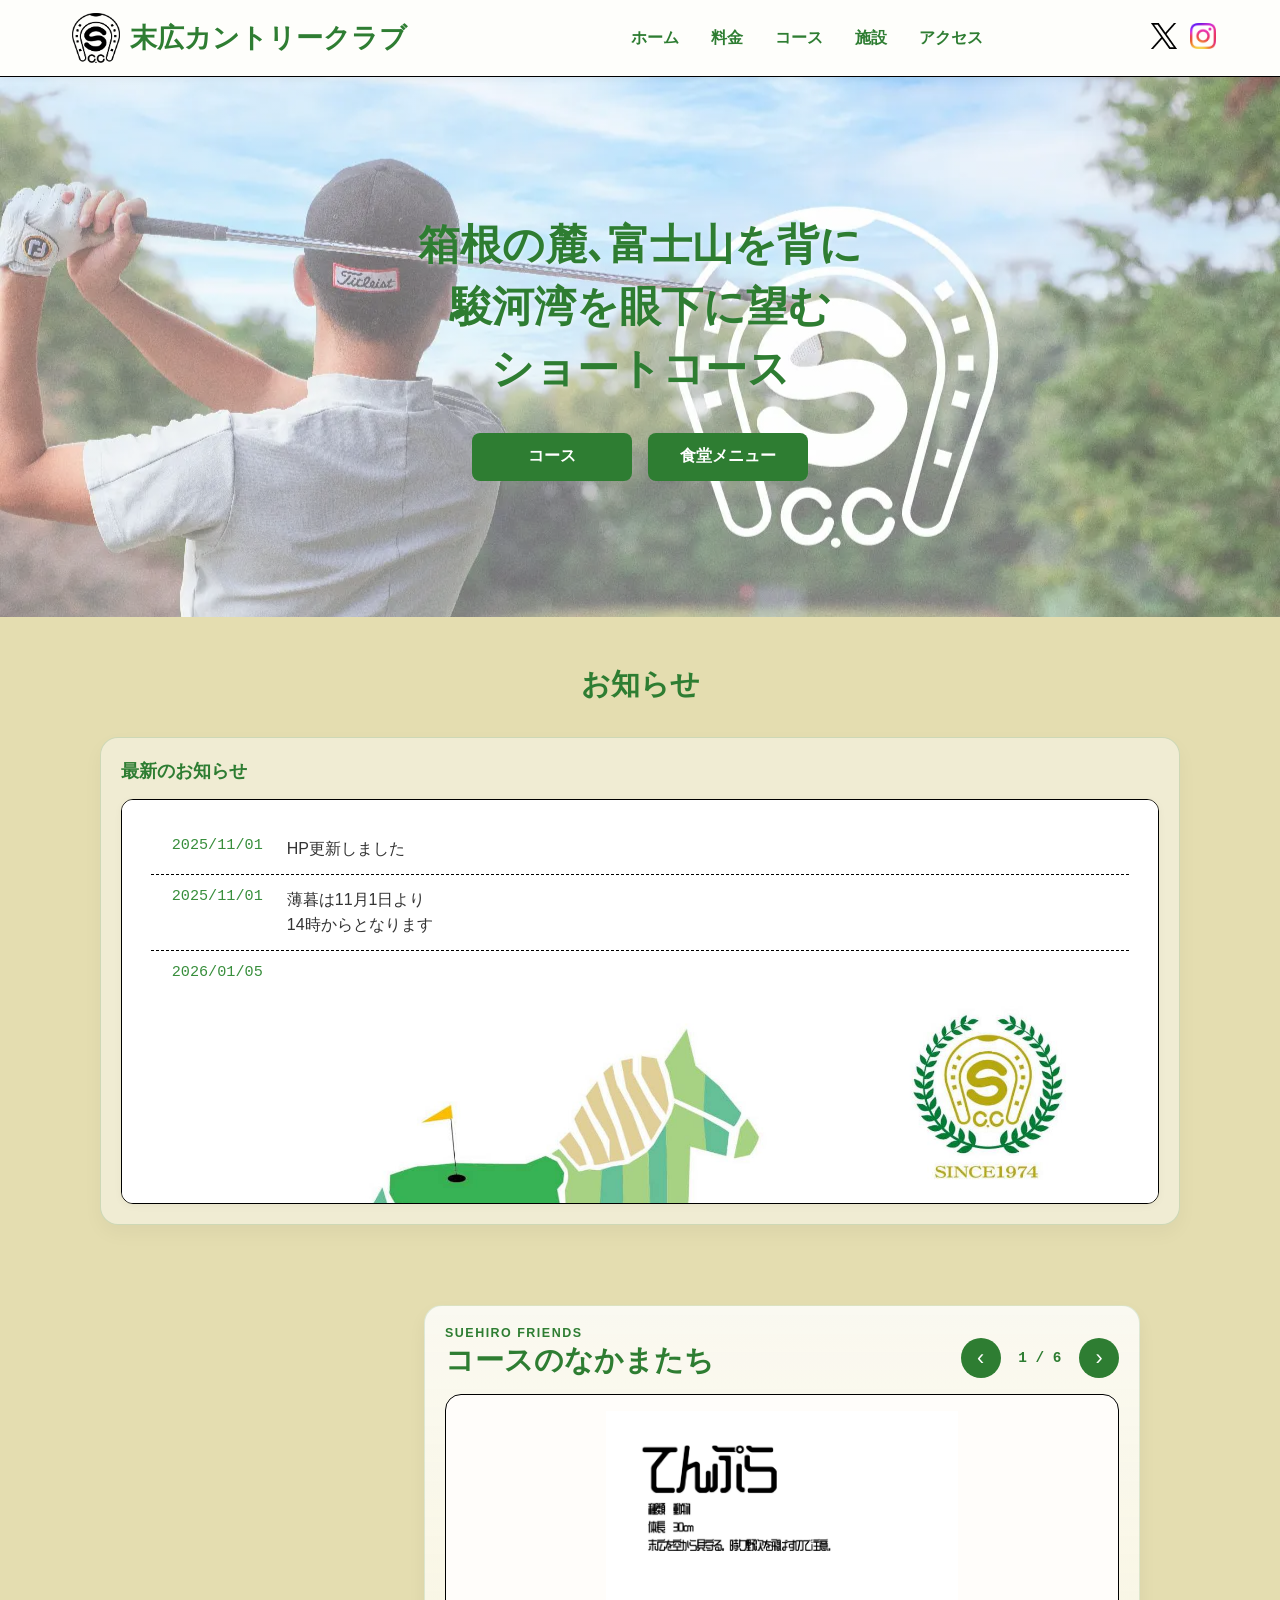
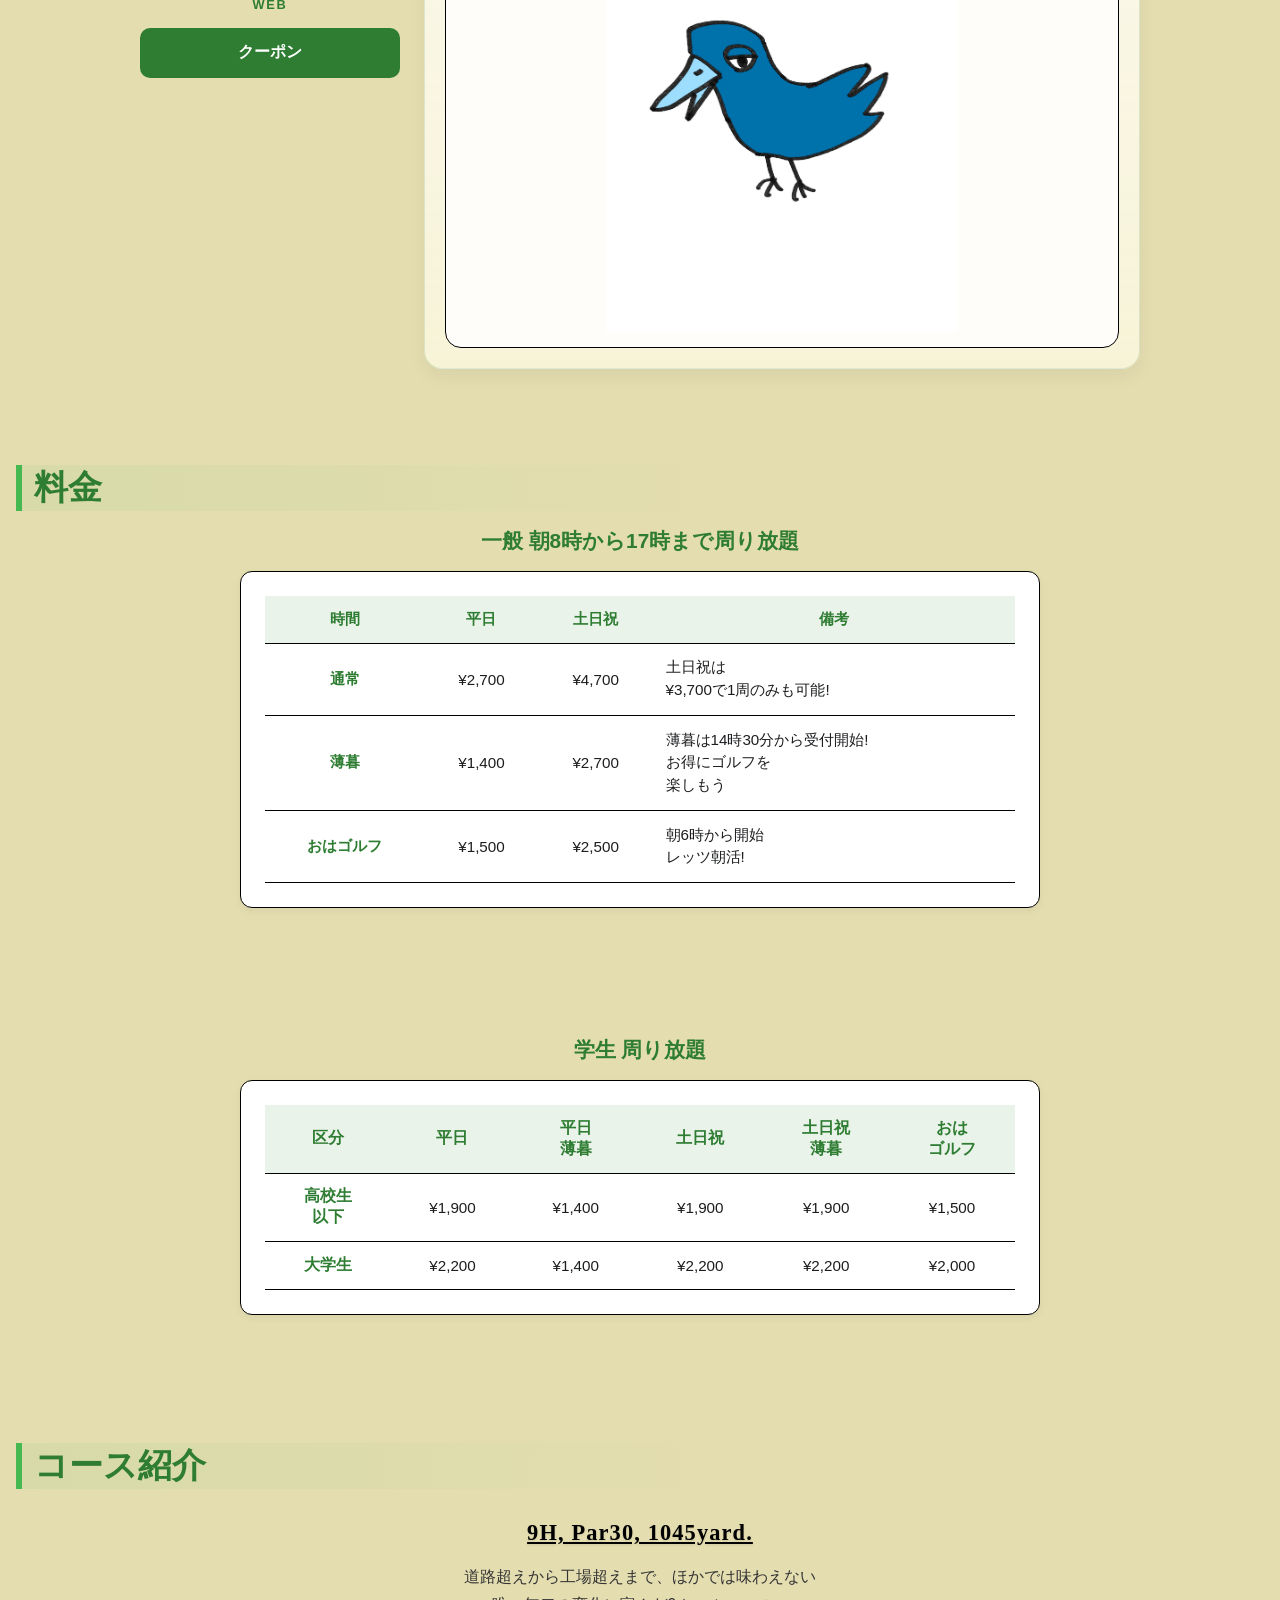
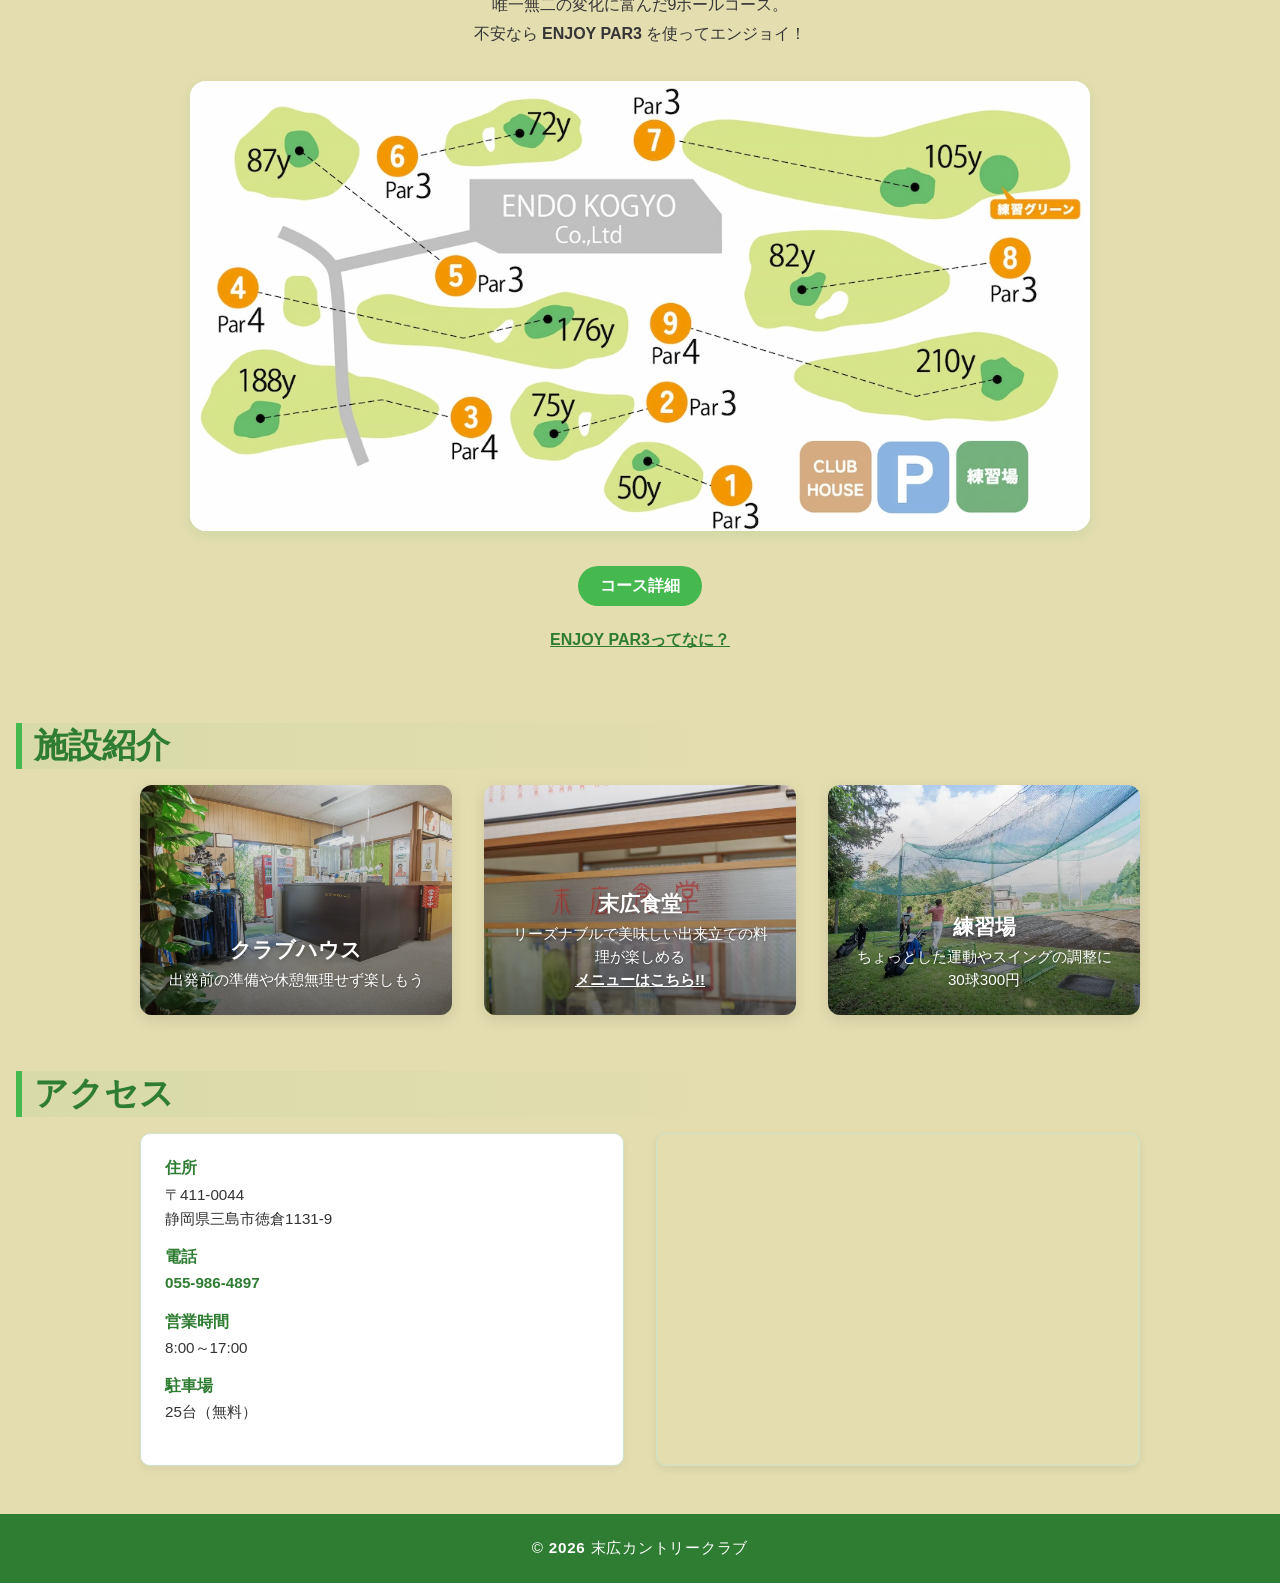
==== commit aeb01e23: "Add swipeable looping mascot carousel" ====
--- a/index.html
+++ b/index.html
@@ -552,29 +552,121 @@
       const mascotTrack = document.querySelector('.mascot-track');
       const mascotSlides = document.querySelectorAll('.mascot-slide');
       const mascotCounter = document.querySelector('.mascot-counter');
+      const mascotViewport = document.querySelector('.mascot-viewport');
       const prevMascot = document.querySelector('.mascot-nav.prev');
       const nextMascot = document.querySelector('.mascot-nav.next');
 
-      if (mascotTrack && mascotSlides.length && mascotCounter && prevMascot && nextMascot) {
-        let mascotIndex = 0;
+      if (mascotTrack && mascotSlides.length && mascotCounter && mascotViewport && prevMascot && nextMascot) {
+        const mascotSlideCount = mascotSlides.length;
+        const firstMascotClone = mascotSlides[0].cloneNode(true);
+        const lastMascotClone = mascotSlides[mascotSlideCount - 1].cloneNode(true);
+        let mascotPosition = 1;
+        let swipeStartX = 0;
+        let swipeStartY = 0;
+        let isSwipingMascot = false;
+        let isMascotAnimating = false;
+
+        firstMascotClone.setAttribute('aria-hidden', 'true');
+        lastMascotClone.setAttribute('aria-hidden', 'true');
+        mascotTrack.appendChild(firstMascotClone);
+        mascotTrack.insertBefore(lastMascotClone, mascotSlides[0]);
+
+        const updateMascotCounter = () => {
+          const currentMascotNumber = ((mascotPosition - 1 + mascotSlideCount) % mascotSlideCount) + 1;
+          mascotCounter.textContent = `${currentMascotNumber} / ${mascotSlideCount}`;
+        };
 
         // スライダーの表示位置と現在番号を同期する
-        const syncMascotSlider = () => {
-          mascotTrack.style.transform = `translateX(-${mascotIndex * 100}%)`;
-          mascotCounter.textContent = `${mascotIndex + 1} / ${mascotSlides.length}`;
+        const syncMascotSlider = (useTransition = true) => {
+          mascotTrack.style.transition = useTransition ? '' : 'none';
+          mascotTrack.style.transform = `translateX(-${mascotPosition * 100}%)`;
+          updateMascotCounter();
+
+          if (!useTransition) {
+            mascotTrack.offsetHeight;
+            mascotTrack.style.transition = '';
+          }
         };
 
-        prevMascot.addEventListener('click', () => {
-          mascotIndex = (mascotIndex - 1 + mascotSlides.length) % mascotSlides.length;
+        const showPrevMascot = () => {
+          if (isMascotAnimating) {
+            return;
+          }
+
+          isMascotAnimating = true;
+          mascotPosition -= 1;
           syncMascotSlider();
+        };
+
+        const showNextMascot = () => {
+          if (isMascotAnimating) {
+            return;
+          }
+
+          isMascotAnimating = true;
+          mascotPosition += 1;
+          syncMascotSlider();
+        };
+
+        prevMascot.addEventListener('click', showPrevMascot);
+        nextMascot.addEventListener('click', showNextMascot);
+
+        mascotViewport.addEventListener('pointerdown', (event) => {
+          if (event.pointerType === 'mouse' && event.button !== 0) {
+            return;
+          }
+
+          swipeStartX = event.clientX;
+          swipeStartY = event.clientY;
+          isSwipingMascot = true;
+          mascotViewport.classList.add('is-dragging');
+          mascotViewport.setPointerCapture(event.pointerId);
         });
 
-        nextMascot.addEventListener('click', () => {
-          mascotIndex = (mascotIndex + 1) % mascotSlides.length;
-          syncMascotSlider();
+        mascotViewport.addEventListener('pointerup', (event) => {
+          if (!isSwipingMascot) {
+            return;
+          }
+
+          const swipeX = event.clientX - swipeStartX;
+          const swipeY = event.clientY - swipeStartY;
+          const threshold = Math.max(40, Math.min(80, mascotViewport.clientWidth * 0.18));
+
+          isSwipingMascot = false;
+          mascotViewport.classList.remove('is-dragging');
+          if (mascotViewport.hasPointerCapture(event.pointerId)) {
+            mascotViewport.releasePointerCapture(event.pointerId);
+          }
+
+          if (Math.abs(swipeX) < threshold || Math.abs(swipeX) < Math.abs(swipeY) * 1.2) {
+            return;
+          }
+
+          if (swipeX < 0) {
+            showNextMascot();
+          } else {
+            showPrevMascot();
+          }
         });
 
-        syncMascotSlider();
+        mascotViewport.addEventListener('pointercancel', () => {
+          isSwipingMascot = false;
+          mascotViewport.classList.remove('is-dragging');
+        });
+
+        mascotTrack.addEventListener('transitionend', () => {
+          if (mascotPosition === 0) {
+            mascotPosition = mascotSlideCount;
+            syncMascotSlider(false);
+          } else if (mascotPosition === mascotSlideCount + 1) {
+            mascotPosition = 1;
+            syncMascotSlider(false);
+          }
+
+          isMascotAnimating = false;
+        });
+
+        syncMascotSlider(false);
       }
 
       document.getElementById('year').textContent = new Date().getFullYear();
--- a/index.css
+++ b/index.css
@@ -638,11 +638,7 @@
   flex-direction: column;
   justify-content: center;
   gap: 1rem;
-  padding: 1.25rem;
-  background: linear-gradient(180deg, rgba(255,255,255,0.85), rgba(245, 238, 195, 0.95));
-  border: 1px solid rgba(46, 125, 50, 0.16);
-  border-radius: 18px;
-  box-shadow: 0 8px 18px rgba(0,0,0,0.05);
+  padding: 0;
 }
 
 .coupon-label {
@@ -739,12 +735,19 @@
   border: 1.5px solid #000;
   border-radius: 16px;
   background: #fffdfa;
+  cursor: grab;
+  touch-action: pan-y;
+}
+
+.mascot-viewport.is-dragging {
+  cursor: grabbing;
 }
 
 .mascot-track {
   display: flex;
   transition: transform 0.35s ease;
   will-change: transform;
+  user-select: none;
 }
 
 .mascot-slide {
@@ -771,6 +774,7 @@
   height: auto;
   display: block;
   object-fit: contain;
+  pointer-events: none;
 }
 
 @media (max-width: 852px) {
@@ -780,7 +784,7 @@
   }
 
   .coupon-card {
-    padding: 1rem;
+    padding: 0;
   }
 
   .mascot-head {
@@ -813,14 +817,13 @@
     gap: 0.9rem;
   }
 
-  .coupon-card,
   .mascot-box {
     border-radius: 14px;
     box-shadow: 0 4px 10px rgba(0,0,0,0.04);
   }
 
   .coupon-card {
-    padding: 1rem;
+    padding: 0;
     gap: 0.7rem;
     align-items: center;
     text-align: center;
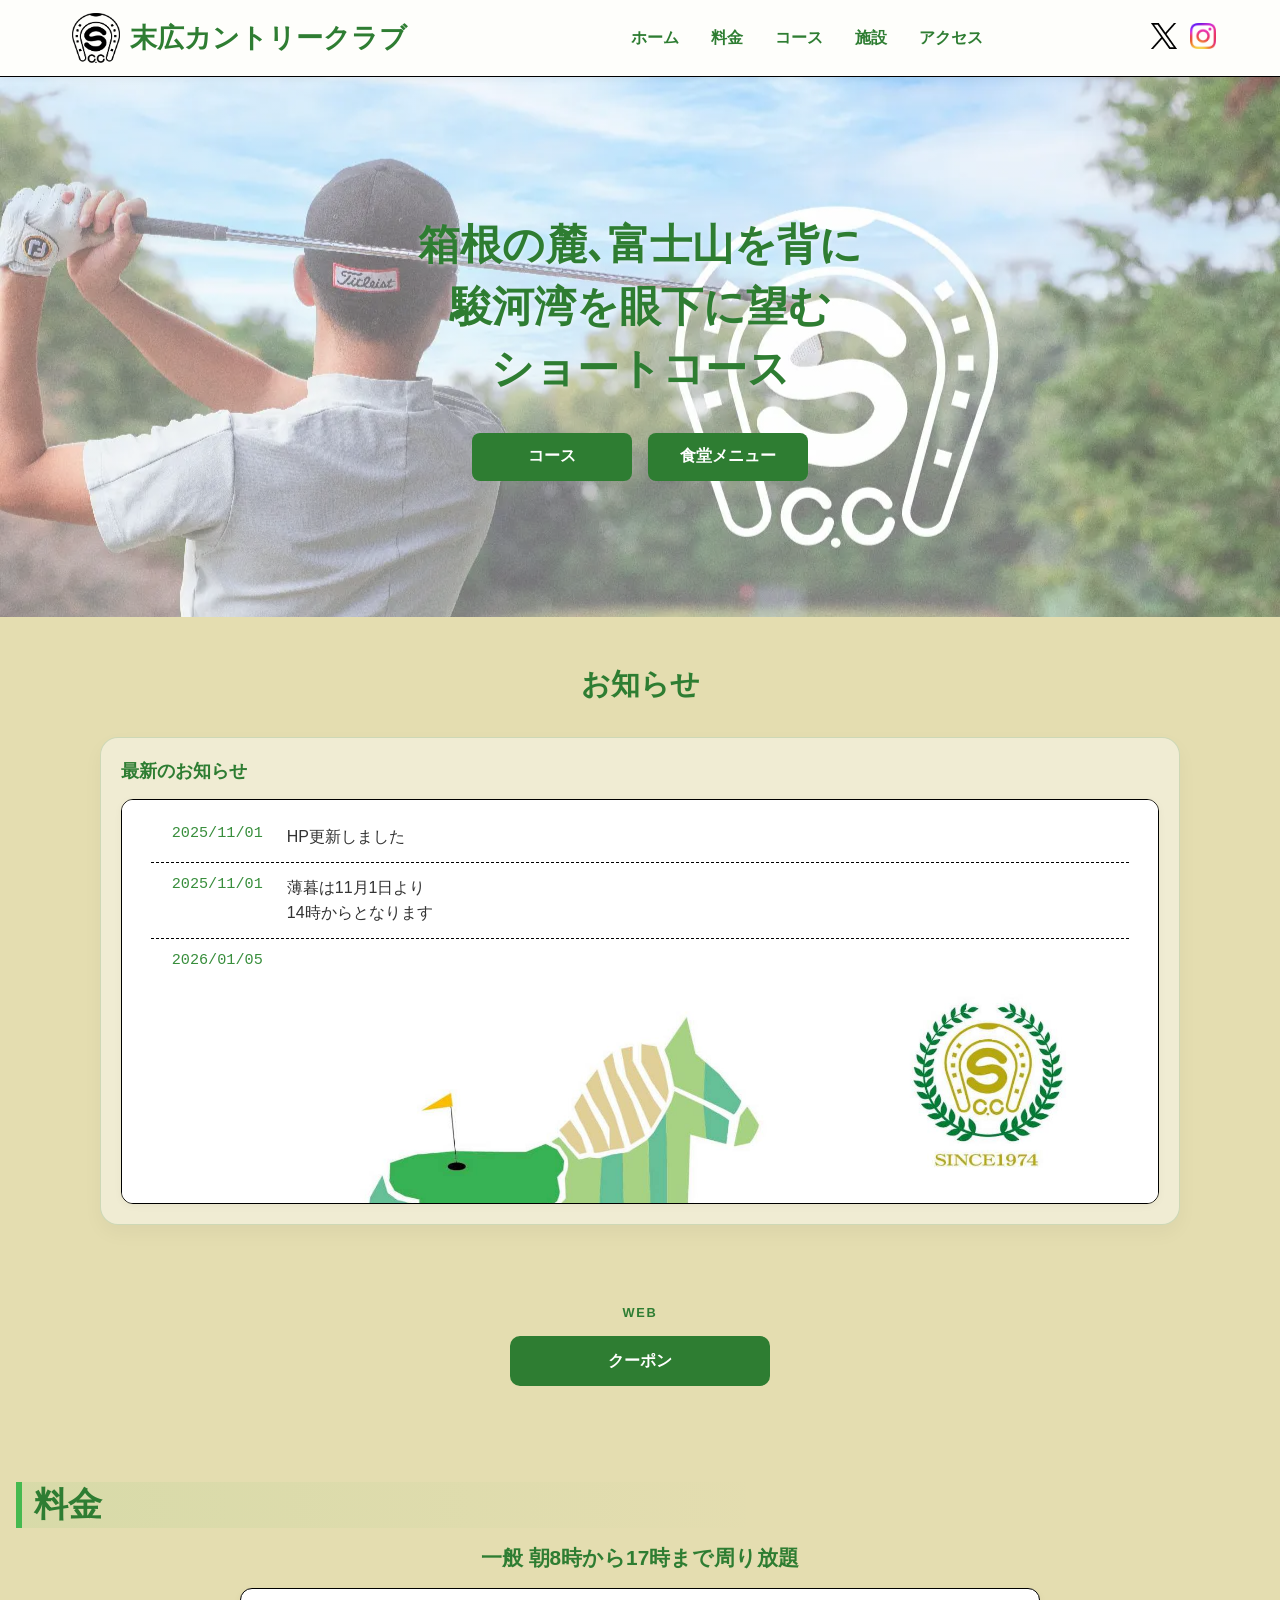
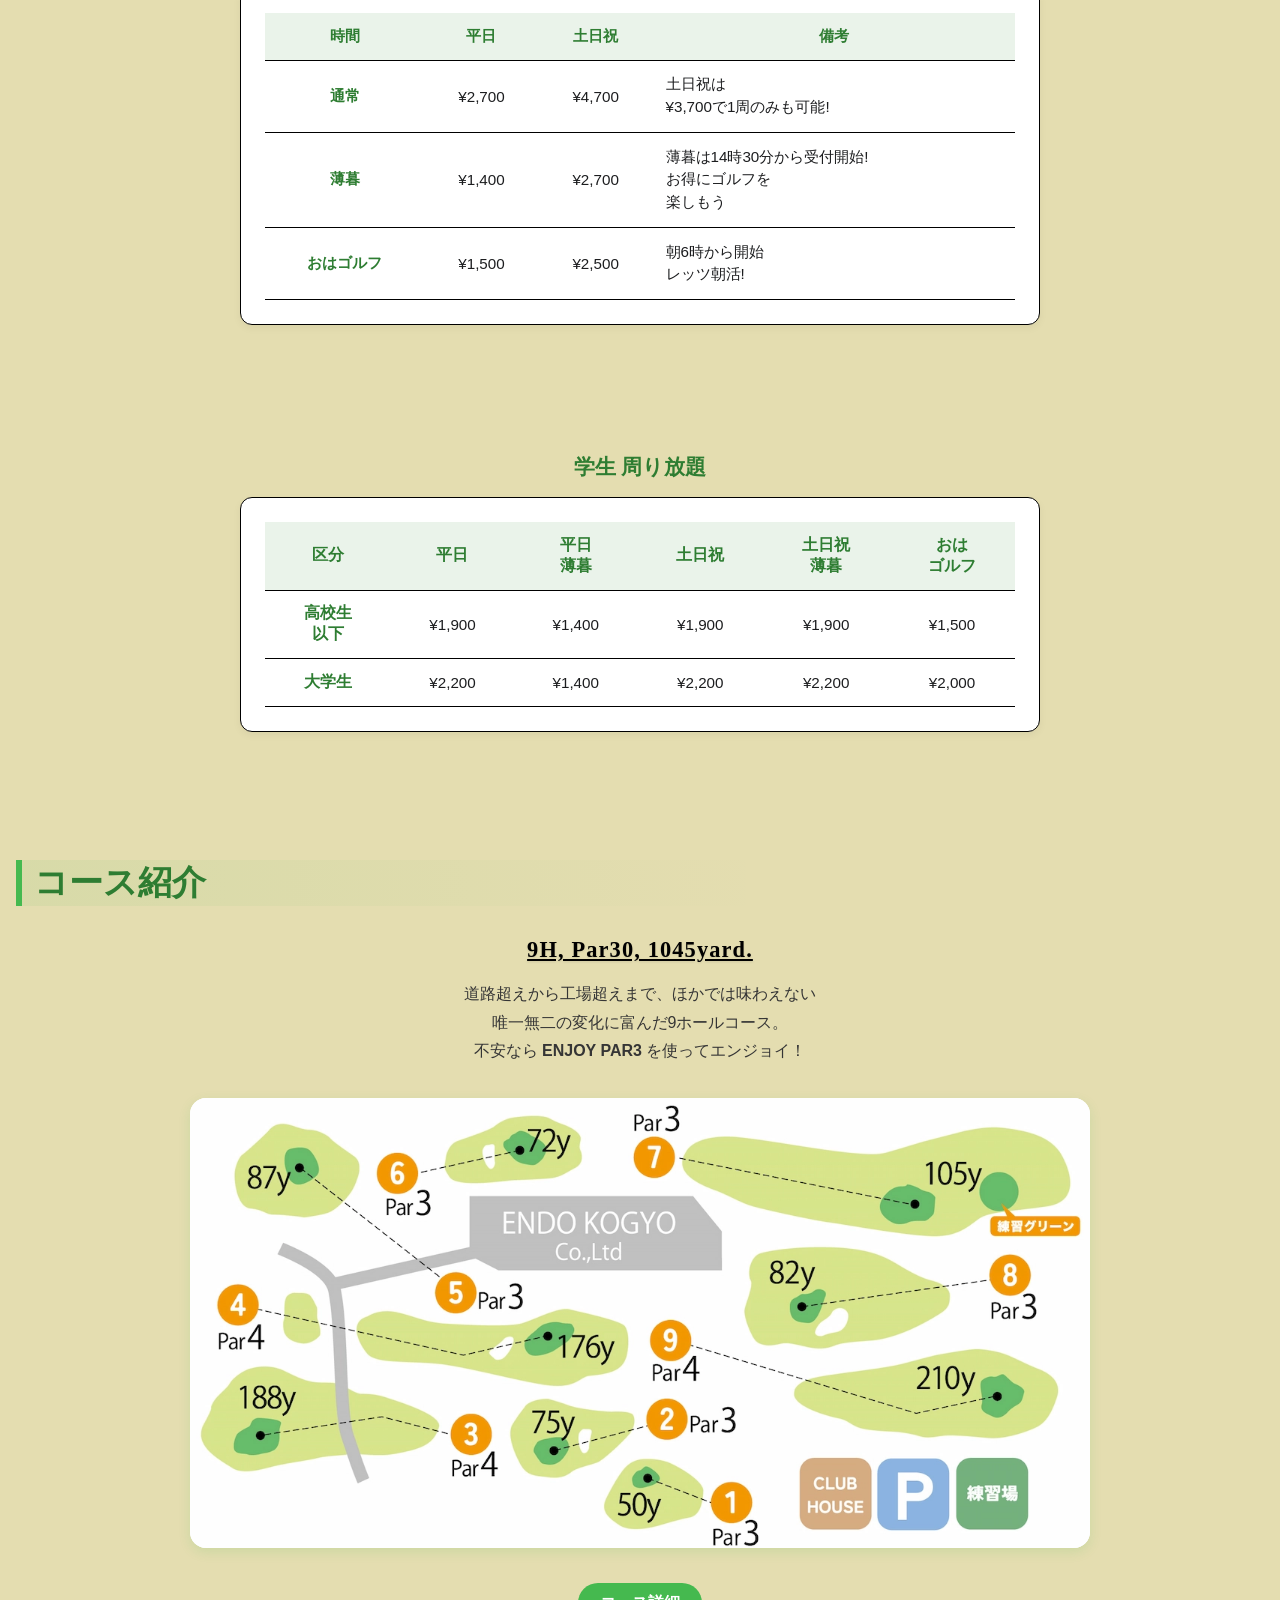
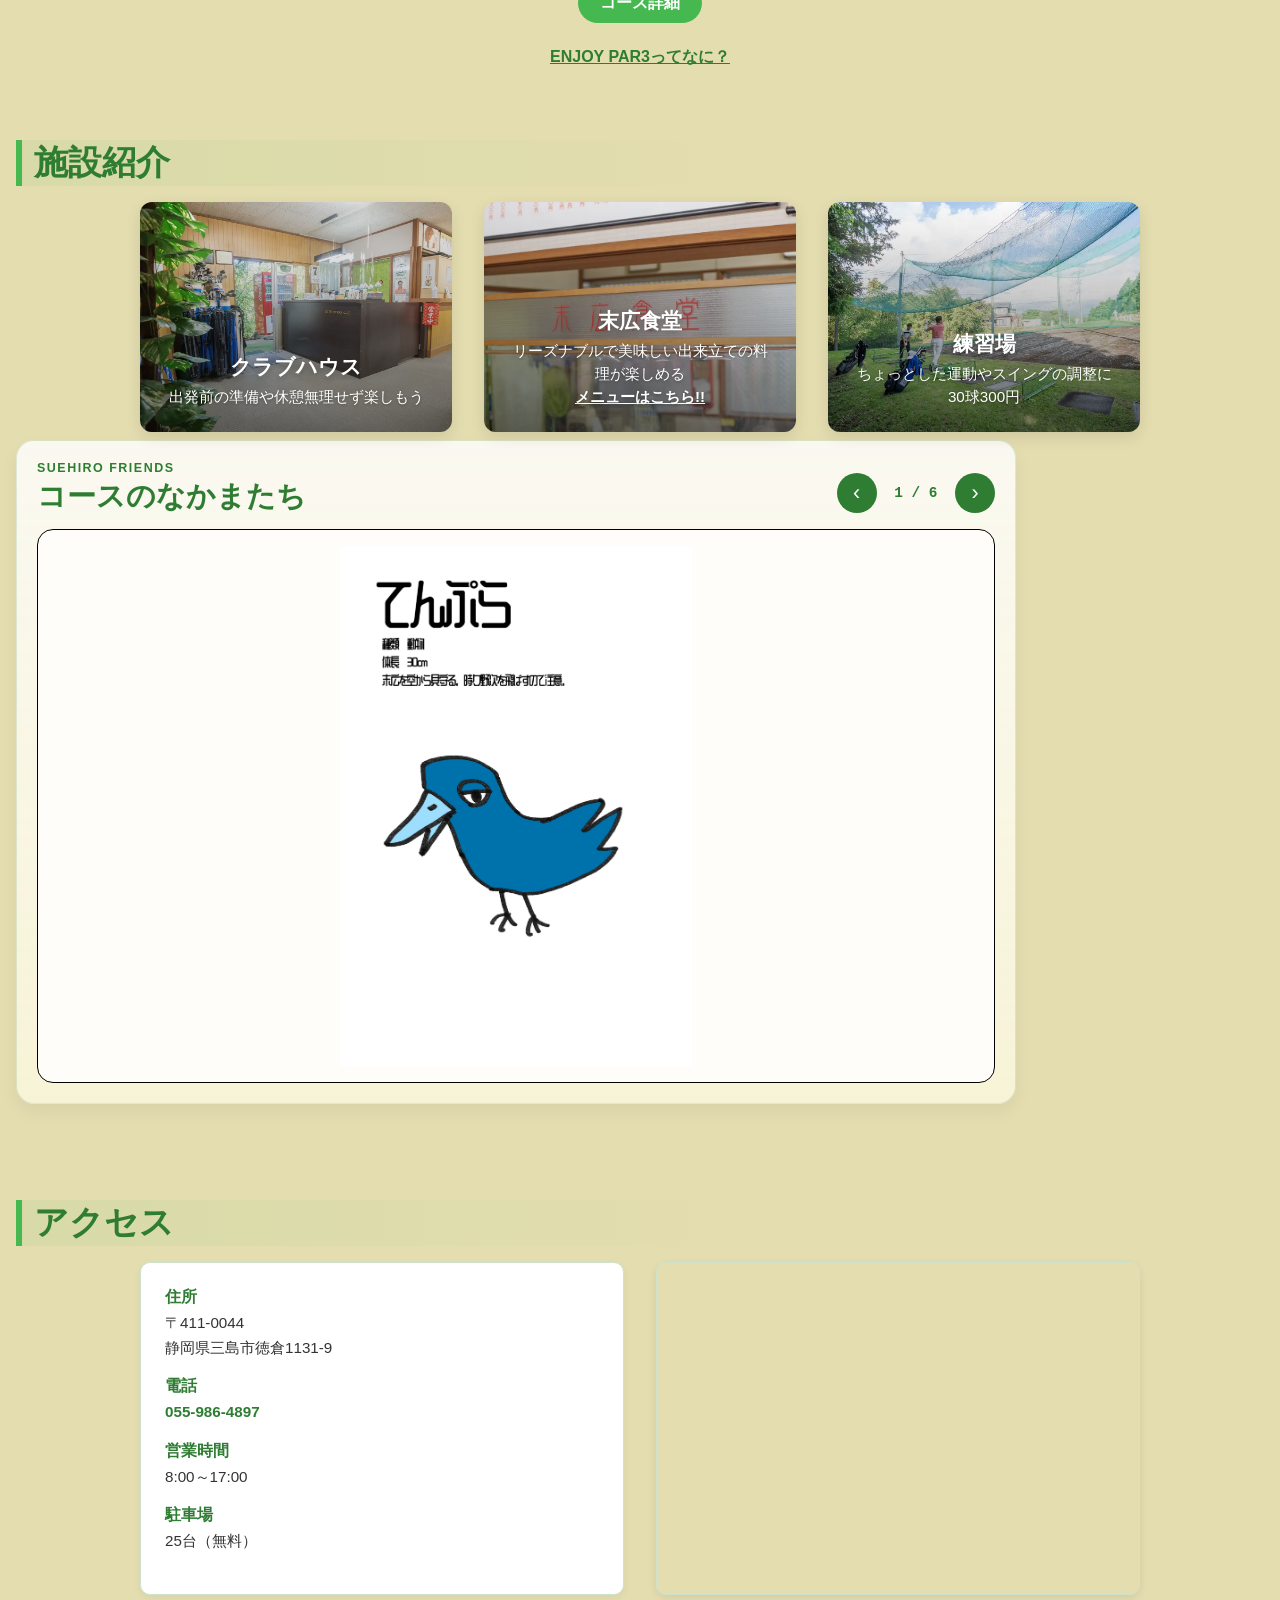
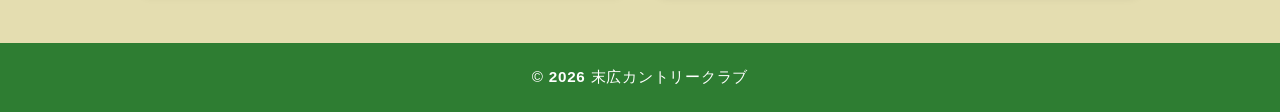
==== commit c076cc0d: "Update homepage news and mascot sections" ====
--- a/index.html
+++ b/index.html
@@ -105,7 +105,7 @@
               </li> -->
               <li>
                 <time datetime="2026-01-05">2026/01/05</time>
-                <p><img src="osirase/Nengajou.jpg" alt="" loading="lazy" decoding="async">新年明けましておめでとうございます<br>今年もよろしくお願いします</p>
+                <p><button type="button" class="news-image-trigger" aria-label="新年の挨拶画像を拡大表示" data-full-image="osirase/Nengajou.jpg" data-image-alt="新年の挨拶画像"><img src="osirase/Nengajou.jpg" alt="新年の挨拶画像" loading="lazy" decoding="async"></button>新年明けましておめでとうございます<br>今年もよろしくお願いします</p>
               </li>
               <li>
                 <time datetime="2026-02-08">2026/02/08</time>
@@ -114,6 +114,10 @@
               <li>
                 <time datetime="2026-03-04">2026/03/04</time>
                 <p>薄暮は3月1日より14時30分からとなります</p>
+              </li>
+              <li>
+                <time datetime="2026-04-28">2026/04/28</time>
+                <p><button type="button" class="news-image-trigger" aria-label="ゴールデンウィーク料金のお知らせ画像を拡大表示" data-full-image="osirase/goldenWeek-2026-04-28.png" data-image-alt="2026年ゴールデンウィーク料金のお知らせ"><img src="osirase/goldenWeek-2026-04-28.png" alt="2026年ゴールデンウィーク料金のお知らせ" loading="lazy" decoding="async"></button>ゴールデンウィーク料金のお知らせ</p>
               </li>
             </ul>
           </section>
@@ -153,70 +157,14 @@
     </script>
 
 
-    <!-- クーポンとキャラクター紹介 -->
-    <section class="coupon-showcase" aria-label="クーポンとキャラクター紹介">
-      <div class="coupon-showcase-inner">
+    <!-- クーポン -->
+    <section class="coupon-showcase" aria-label="クーポン">
+      <div class="coupon-showcase-inner coupon-only">
         <!-- 既存のクーポン導線 -->
         <div class="coupon coupon-card">
           <p class="coupon-label">WEB</p>
           <a href="coupon.html" class="btn coupon-btn">クーポン</a>
         </div>
-
-        <!-- 6キャラをその場で切り替えて見られる紹介ボックス -->
-        <section class="mascot-box" aria-labelledby="mascot-heading">
-          <div class="mascot-head">
-            <div>
-              <p class="mascot-eyebrow">Suehiro Friends</p>
-              <h2 id="mascot-heading">コースのなかまたち</h2>
-            </div>
-            <div class="mascot-controls" aria-label="キャラクター切り替え">
-              <button type="button" class="mascot-nav prev" aria-label="前のキャラクターを見る">‹</button>
-              <span class="mascot-counter" aria-live="polite">1 / 6</span>
-              <button type="button" class="mascot-nav next" aria-label="次のキャラクターを見る">›</button>
-            </div>
-          </div>
-
-          <!-- 横スライド本体。JSで translateX を切り替える -->
-          <div class="mascot-viewport">
-            <div class="mascot-track">
-              <article class="mascot-slide" aria-label="てんぷら">
-                <div class="mascot-art">
-                  <img src="character/てんぷら.png" alt="てんぷら" loading="lazy" decoding="async">
-                </div>
-              </article>
-
-              <article class="mascot-slide" aria-label="じぇんとるにゃあ">
-                <div class="mascot-art">
-                  <img src="character/じぇんとるにゃあ.png" alt="じぇんとるにゃあ" loading="lazy" decoding="async">
-                </div>
-              </article>
-
-              <article class="mascot-slide" aria-label="でーだらぼっち">
-                <div class="mascot-art">
-                  <img src="character/でーだらぼっち.jpg" alt="でーだらぼっち" loading="lazy" decoding="async">
-                </div>
-              </article>
-
-              <article class="mascot-slide" aria-label="アオリス">
-                <div class="mascot-art">
-                  <img src="character/アオリス.png" alt="アオリス" loading="lazy" decoding="async">
-                </div>
-              </article>
-
-              <article class="mascot-slide" aria-label="バンカー">
-                <div class="mascot-art">
-                  <img src="character/バンカー.png" alt="バンカー" loading="lazy" decoding="async">
-                </div>
-              </article>
-
-              <article class="mascot-slide" aria-label="スパイスバニー">
-                <div class="mascot-art">
-                  <img src="character/スパイスバニー.png" alt="スパイスバニー" loading="lazy" decoding="async">
-                </div>
-              </article>
-            </div>
-          </div>
-        </section>
       </div>
     </section>
 
@@ -362,6 +310,66 @@
       </div>
     </section>
 
+    <!-- コースのなかまたち -->
+    <section class="mascot-showcase" aria-labelledby="mascot-heading">
+      <div class="container">
+        <section class="mascot-box" aria-labelledby="mascot-heading">
+          <div class="mascot-head">
+            <div>
+              <p class="mascot-eyebrow">Suehiro Friends</p>
+              <h2 id="mascot-heading">コースのなかまたち</h2>
+            </div>
+            <div class="mascot-controls" aria-label="キャラクター切り替え">
+              <button type="button" class="mascot-nav prev" aria-label="前のキャラクターを見る">‹</button>
+              <span class="mascot-counter" aria-live="polite">1 / 6</span>
+              <button type="button" class="mascot-nav next" aria-label="次のキャラクターを見る">›</button>
+            </div>
+          </div>
+
+          <!-- 横スライド本体。JSで translateX を切り替える -->
+          <div class="mascot-viewport">
+            <div class="mascot-track">
+              <article class="mascot-slide" aria-label="てんぷら">
+                <div class="mascot-art">
+                  <img src="character/てんぷら.png" alt="てんぷら" loading="lazy" decoding="async">
+                </div>
+              </article>
+
+              <article class="mascot-slide" aria-label="じぇんとるにゃあ">
+                <div class="mascot-art">
+                  <img src="character/じぇんとるにゃあ.png" alt="じぇんとるにゃあ" loading="lazy" decoding="async">
+                </div>
+              </article>
+
+              <article class="mascot-slide" aria-label="でーだらぼっち">
+                <div class="mascot-art">
+                  <img src="character/でーだらぼっち.jpg" alt="でーだらぼっち" loading="lazy" decoding="async">
+                </div>
+              </article>
+
+              <article class="mascot-slide" aria-label="アオリス">
+                <div class="mascot-art">
+                  <img src="character/アオリス.png" alt="アオリス" loading="lazy" decoding="async">
+                </div>
+              </article>
+
+              <article class="mascot-slide" aria-label="バンカー">
+                <div class="mascot-art">
+                  <img src="character/バンカー.png" alt="バンカー" loading="lazy" decoding="async">
+                </div>
+              </article>
+
+              <article class="mascot-slide" aria-label="スパイスバニー">
+                <div class="mascot-art">
+                  <img src="character/スパイスバニー.png" alt="スパイスバニー" loading="lazy" decoding="async">
+                </div>
+              </article>
+            </div>
+          </div>
+        </section>
+      </div>
+    </section>
+
     <!-- アクセス -->
     <section id="access" class="section alt" aria-label="アクセス">
       <div class="container">
@@ -415,6 +423,14 @@
     </section> -->
 
   </main>
+
+    <div class="news-image-modal" hidden aria-hidden="true">
+      <div class="news-image-modal-backdrop" data-modal-close="true"></div>
+      <div class="news-image-modal-dialog" role="dialog" aria-modal="true" aria-label="お知らせ画像の拡大表示">
+        <button type="button" class="news-image-modal-close" aria-label="拡大画像を閉じる" data-modal-close="true">×</button>
+        <img src="" alt="" class="news-image-modal-img">
+      </div>
+    </div>
 
     <!-- フッター -->
     <footer class="site-footer" role="contentinfo">
@@ -549,6 +565,45 @@
       loadXTimeline();
       */
 
+      const newsImageTriggers = document.querySelectorAll('.news-image-trigger');
+      const newsImageModal = document.querySelector('.news-image-modal');
+      const newsImageModalImg = document.querySelector('.news-image-modal-img');
+      const newsImageModalCloseTargets = document.querySelectorAll('[data-modal-close="true"]');
+
+      if (newsImageTriggers.length && newsImageModal && newsImageModalImg) {
+        const openNewsImageModal = (trigger) => {
+          newsImageModalImg.src = trigger.dataset.fullImage || '';
+          newsImageModalImg.alt = trigger.dataset.imageAlt || '';
+          newsImageModal.hidden = false;
+          newsImageModal.setAttribute('aria-hidden', 'false');
+          document.body.style.overflow = 'hidden';
+        };
+
+        const closeNewsImageModal = () => {
+          newsImageModal.hidden = true;
+          newsImageModal.setAttribute('aria-hidden', 'true');
+          newsImageModalImg.src = '';
+          newsImageModalImg.alt = '';
+          document.body.style.overflow = '';
+        };
+
+        newsImageTriggers.forEach((trigger) => {
+          trigger.addEventListener('click', () => {
+            openNewsImageModal(trigger);
+          });
+        });
+
+        newsImageModalCloseTargets.forEach((target) => {
+          target.addEventListener('click', closeNewsImageModal);
+        });
+
+        document.addEventListener('keydown', (event) => {
+          if (event.key === 'Escape' && !newsImageModal.hidden) {
+            closeNewsImageModal();
+          }
+        });
+      }
+
       const mascotTrack = document.querySelector('.mascot-track');
       const mascotSlides = document.querySelectorAll('.mascot-slide');
       const mascotCounter = document.querySelector('.mascot-counter');
--- a/index.css
+++ b/index.css
@@ -563,13 +563,83 @@
   text-align: left;
 }
 
+.news-image-trigger {
+  display: block;
+  width: 100%;
+  padding: 0;
+  margin: 0 0 0.4rem;
+  border: none;
+  background: transparent;
+  cursor: zoom-in;
+}
+
 /* お知らせ内の画像（全体表示対応） */
 .news-list p img {
   display: block;
   max-width: 100%;
   height: auto;
-  margin-bottom: 0.4rem;
   border-radius: 6px;
+}
+
+.news-image-modal {
+  position: fixed;
+  inset: 0;
+  z-index: 2000;
+  display: flex;
+  align-items: center;
+  justify-content: center;
+  padding: 1.25rem;
+}
+
+.news-image-modal[hidden] {
+  display: none;
+}
+
+.news-image-modal-backdrop {
+  position: absolute;
+  inset: 0;
+  background: rgba(0, 0, 0, 0.75);
+}
+
+.news-image-modal-dialog {
+  position: relative;
+  z-index: 1;
+  width: min(100%, 960px);
+  max-height: calc(100vh - 2.5rem);
+  padding: 2.5rem 1rem 1rem;
+  border-radius: 8px;
+  background: rgba(255, 255, 255, 0.96);
+  box-shadow: 0 12px 28px rgba(0, 0, 0, 0.28);
+}
+
+.news-image-modal-img {
+  display: block;
+  width: 100%;
+  max-width: 100%;
+  max-height: calc(100vh - 6rem);
+  height: auto;
+  object-fit: contain;
+  margin: 0 auto;
+  border-radius: 6px;
+}
+
+.news-image-modal-close {
+  position: absolute;
+  top: 0.6rem;
+  right: 0.6rem;
+  width: 36px;
+  height: 36px;
+  border: none;
+  border-radius: 6px;
+  background: #2e7d32;
+  color: #fff;
+  font-size: 1.5rem;
+  line-height: 1;
+  cursor: pointer;
+}
+
+.news-image-modal-close:hover {
+  background: #45b94f;
 }
 
 /* laptop相当以下は縦並びを基準にして余白も少し詰める */
@@ -608,6 +678,19 @@
 
   .news-list p {
     font-size: 0.95rem;
+  }
+
+  .news-image-modal {
+    padding: 0.75rem;
+  }
+
+  .news-image-modal-dialog {
+    padding: 2.25rem 0.75rem 0.75rem;
+    max-height: calc(100vh - 1.5rem);
+  }
+
+  .news-image-modal-img {
+    max-height: calc(100vh - 4.5rem);
   }
 }
 
@@ -627,6 +710,11 @@
   grid-template-columns: 260px minmax(0, 1fr);
   gap: 1.5rem;
   align-items: stretch;
+}
+
+.coupon-showcase-inner.coupon-only {
+  max-width: 260px;
+  grid-template-columns: minmax(0, 1fr);
 }
 
 .coupon {
@@ -663,6 +751,15 @@
 .coupon-btn:hover {
   background: #45b94f;
   transform: translateY(-2px);
+}
+
+.mascot-showcase {
+  margin: 0 0 3rem;
+  padding: 0 1rem;
+}
+
+.mascot-showcase .container {
+  max-width: 1000px;
 }
 
 .mascot-box {
@@ -783,6 +880,10 @@
     gap: 1rem;
   }
 
+  .coupon-showcase-inner.coupon-only {
+    max-width: 260px;
+  }
+
   .coupon-card {
     padding: 0;
   }
@@ -810,6 +911,11 @@
 @media (max-width: 768px) {
   .coupon-showcase {
     margin: 1.5rem 0 2rem;
+    padding: 0 1rem;
+  }
+
+  .mascot-showcase {
+    margin: 0 0 2rem;
     padding: 0 1rem;
   }
 
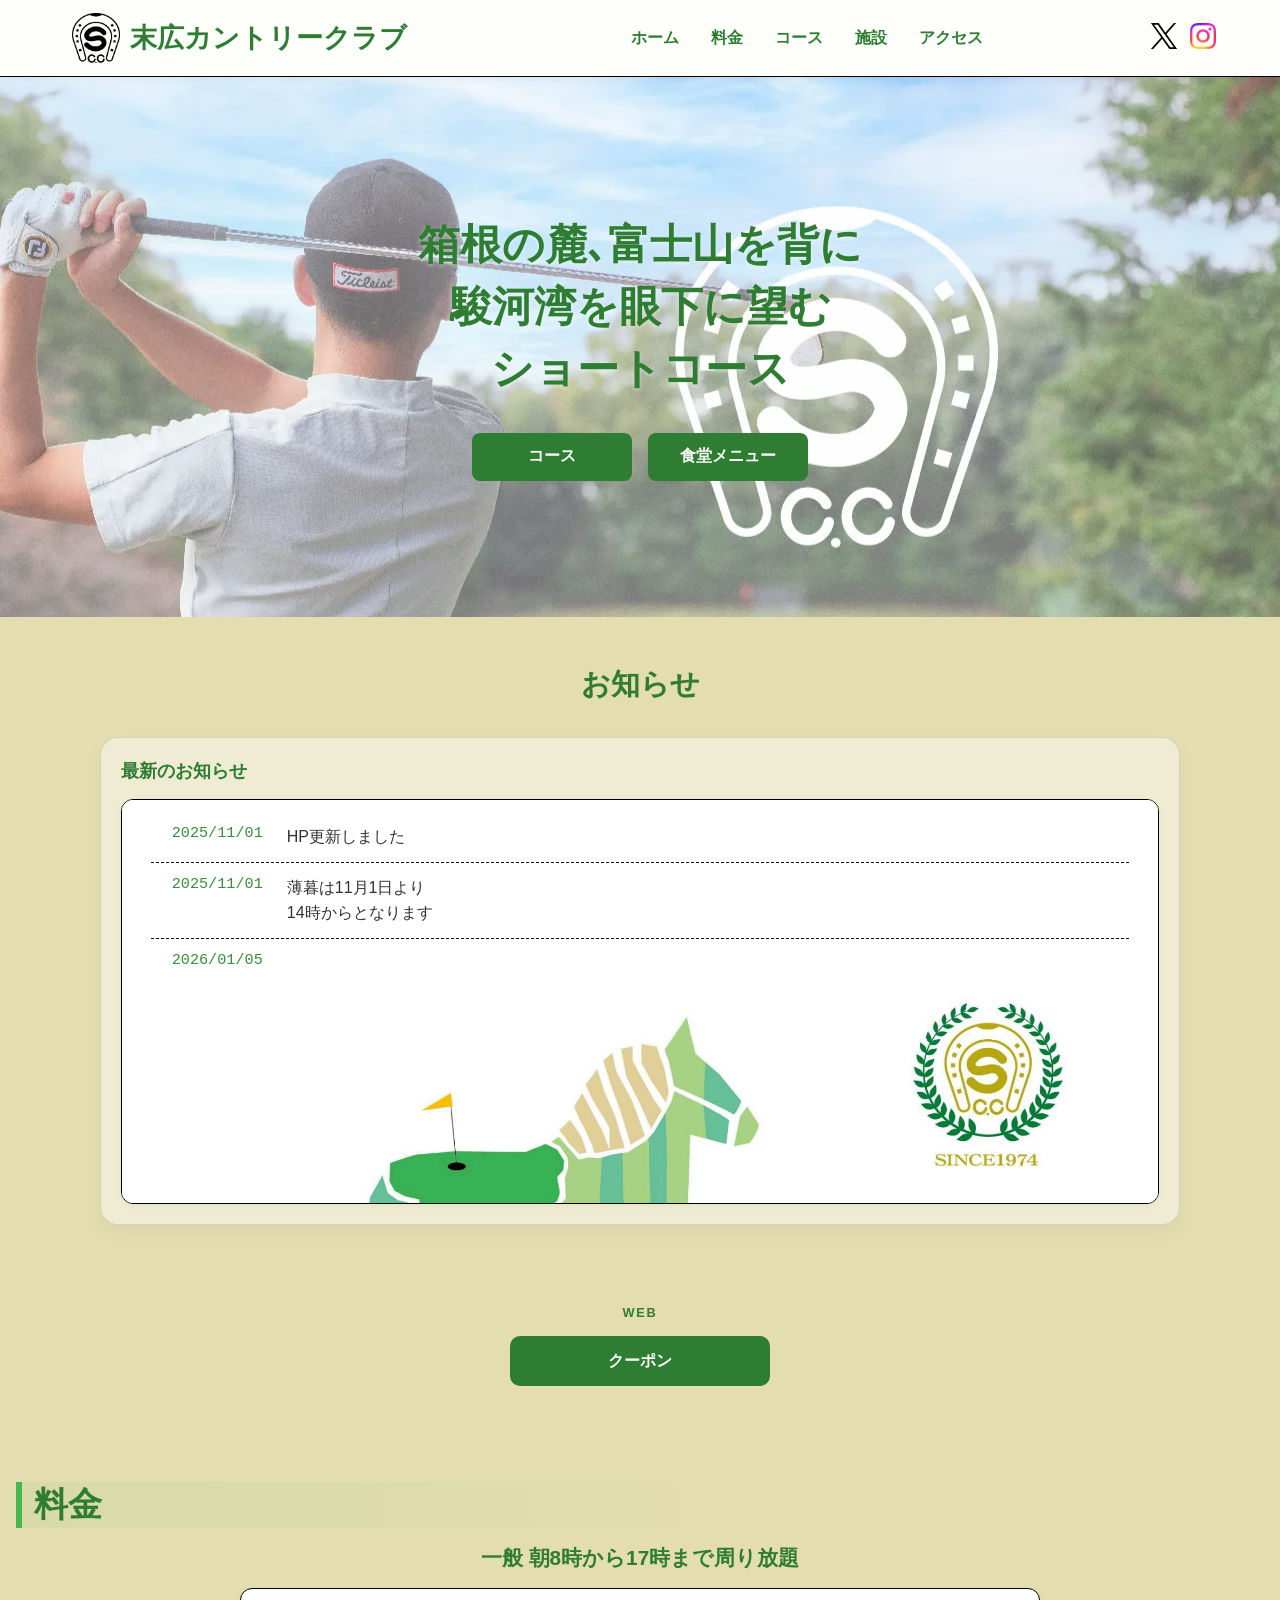
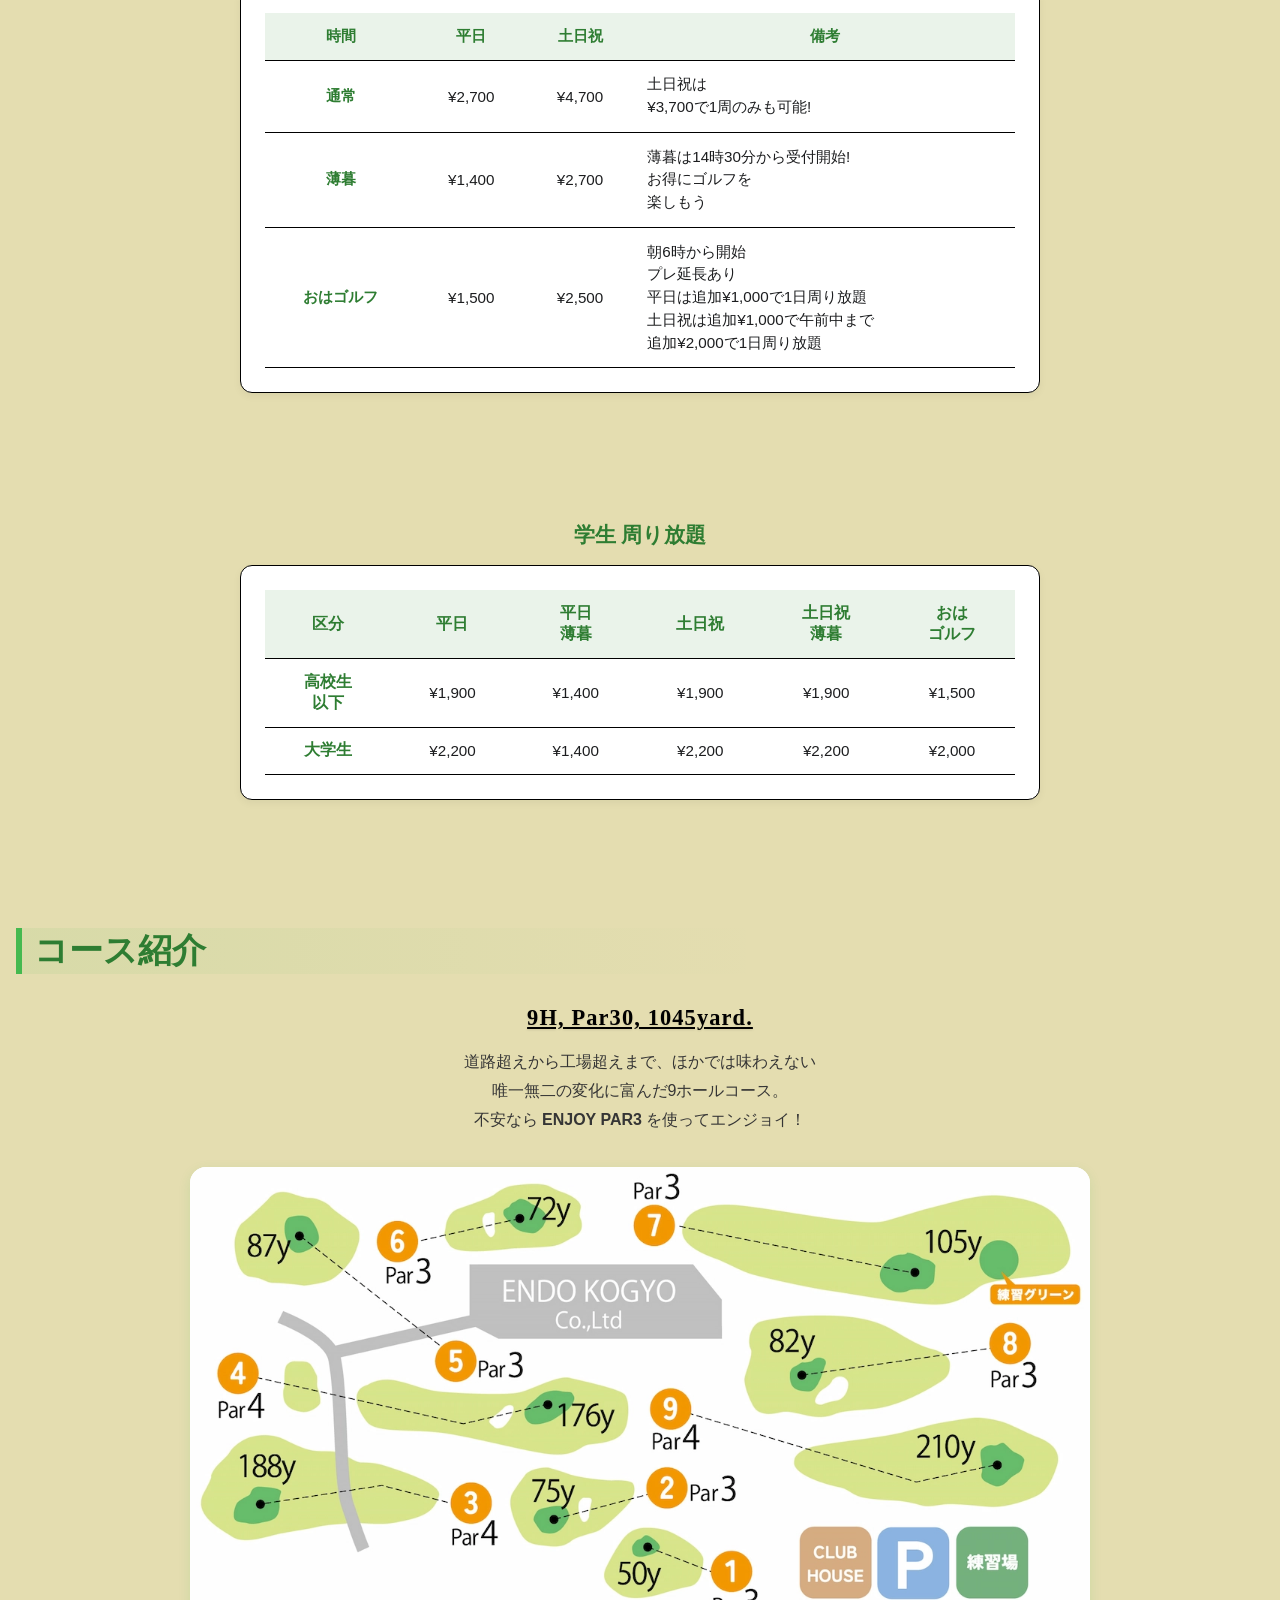
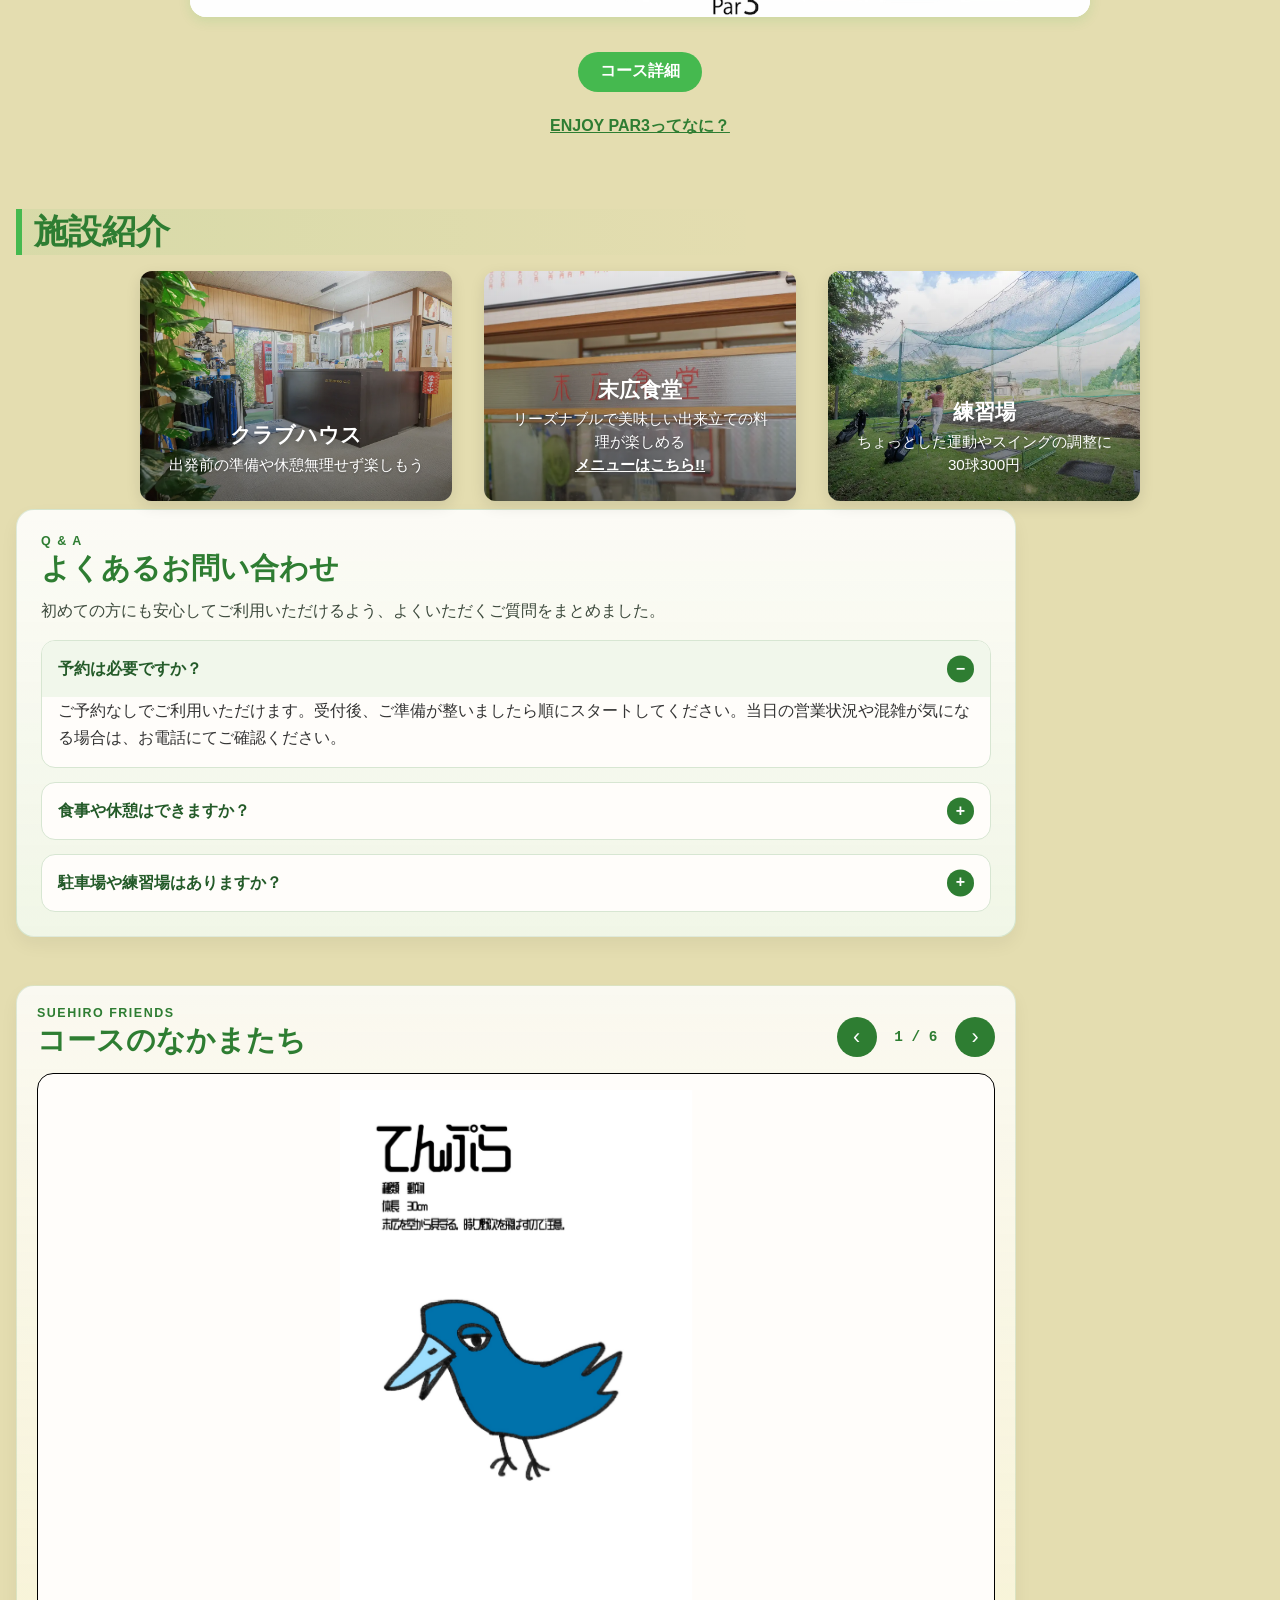
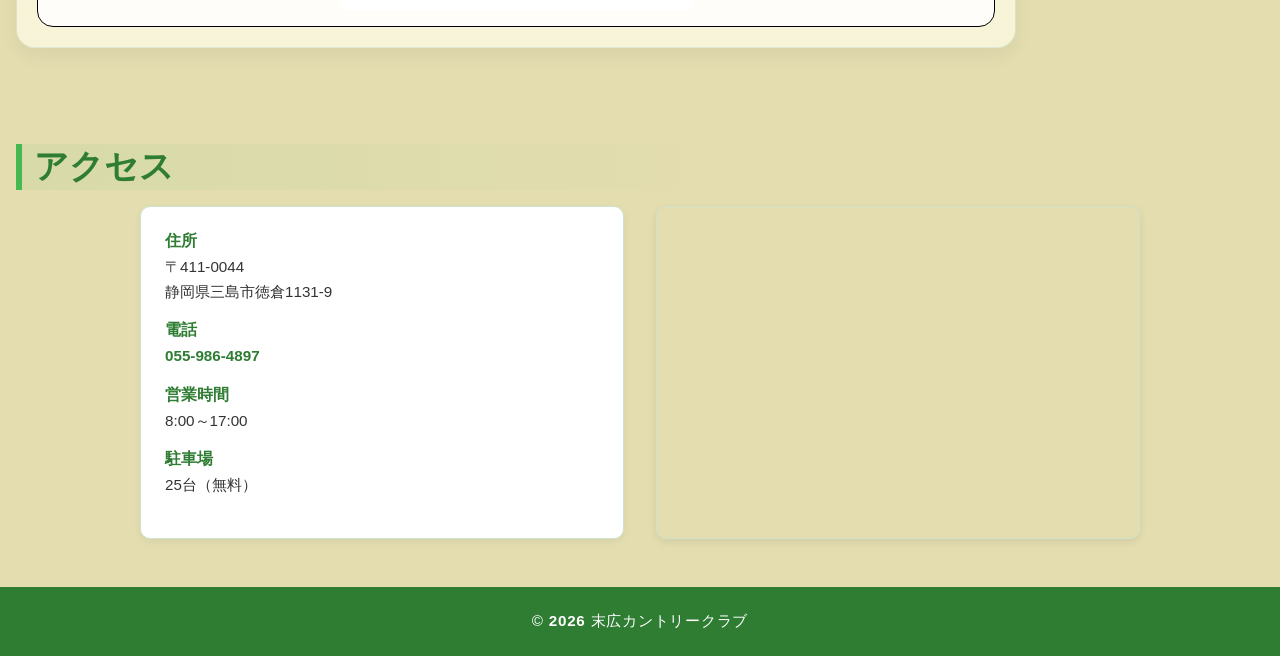
==== commit 9ea58713: "Add FAQ section and update morning golf pricing" ====
--- a/index.html
+++ b/index.html
@@ -202,7 +202,7 @@
                 <th scope="row">おはゴルフ</th>
                 <td>¥1,500</td>
                 <td>¥2,500</td>
-                <td>朝6時から開始<br>レッツ朝活!</td>
+                <td>朝6時から開始<br>プレ延長あり<br>平日は追加¥1,000で1日周り放題<br>土日祝は追加¥1,000で午前中まで<br>追加¥2,000で1日周り放題</td>
               </tr>
             </tbody>
           </table>
@@ -306,6 +306,34 @@
             <h3>練習場</h3>
             <p>ちょっとした運動やスイングの調整に<br>30球300円</p>
           </article>
+        </div>
+      </div>
+    </section>
+
+    <!-- よくあるお問い合わせ -->
+    <section id="faq" class="faq-section" aria-labelledby="faq-heading">
+      <div class="container">
+        <div class="faq-shell">
+          <p class="faq-eyebrow">Q &amp; A</p>
+          <h2 id="faq-heading">よくあるお問い合わせ</h2>
+          <p class="faq-lead">初めての方にも安心してご利用いただけるよう、よくいただくご質問をまとめました。</p>
+
+          <div class="faq-list">
+            <details class="faq-item" open>
+              <summary>予約は必要ですか？</summary>
+              <p>ご予約なしでご利用いただけます。受付後、ご準備が整いましたら順にスタートしてください。当日の営業状況や混雑が気になる場合は、お電話にてご確認ください。</p>
+            </details>
+
+            <details class="faq-item">
+              <summary>食事や休憩はできますか？</summary>
+              <p>施設内の末広食堂で、リーズナブルなお食事をお楽しみいただけます。メニューは施設紹介内のリンクからご覧いただけます。</p>
+            </details>
+
+            <details class="faq-item">
+              <summary>駐車場や練習場はありますか？</summary>
+              <p>無料駐車場を25台分ご用意しています。練習場は30球300円でご利用いただけます。</p>
+            </details>
+          </div>
         </div>
       </div>
     </section>
--- a/index.css
+++ b/index.css
@@ -694,6 +694,135 @@
   }
 }
 
+
+/* =====================================================
+   よくあるお問い合わせ
+===================================================== */
+.faq-section {
+  margin: 0 0 3rem;
+  padding: 0 1rem;
+}
+
+.faq-section .container {
+  max-width: 1000px;
+}
+
+.faq-shell {
+  padding: 1.5rem;
+  background: linear-gradient(180deg, rgba(255, 255, 255, 0.88), rgba(241, 247, 233, 0.96));
+  border: 1px solid rgba(46, 125, 50, 0.14);
+  border-radius: 18px;
+  box-shadow: 0 8px 18px rgba(0, 0, 0, 0.05);
+}
+
+.faq-eyebrow {
+  font-size: 0.78rem;
+  letter-spacing: 0.12em;
+  color: #2e7d32;
+  font-weight: 700;
+  text-transform: uppercase;
+  margin-bottom: 0.2rem;
+}
+
+.faq-shell h2 {
+  font-size: clamp(1.2rem, 1.2vw + 1rem, 1.8rem);
+  color: #2e7d32;
+  line-height: 1.2;
+  margin-bottom: 0.7rem;
+}
+
+.faq-lead {
+  color: #3d4a3d;
+  line-height: 1.7;
+  margin-bottom: 1rem;
+}
+
+.faq-list {
+  display: grid;
+  gap: 0.85rem;
+}
+
+.faq-item {
+  background: #fffdfa;
+  border: 1.5px solid #d7e6d2;
+  border-radius: 14px;
+  overflow: hidden;
+}
+
+.faq-item summary {
+  list-style: none;
+  position: relative;
+  cursor: pointer;
+  padding: 1rem 3.25rem 1rem 1rem;
+  font-weight: 700;
+  color: #245b29;
+  line-height: 1.5;
+}
+
+.faq-item summary::-webkit-details-marker {
+  display: none;
+}
+
+.faq-item summary::after {
+  content: "+";
+  position: absolute;
+  top: 50%;
+  right: 1rem;
+  transform: translateY(-50%);
+  width: 1.7rem;
+  height: 1.7rem;
+  border-radius: 999px;
+  background: #2e7d32;
+  color: #fff;
+  display: grid;
+  place-items: center;
+  font-size: 1rem;
+  line-height: 1;
+}
+
+.faq-item[open] summary {
+  background: #f1f7eb;
+}
+
+.faq-item[open] summary::after {
+  content: "−";
+}
+
+.faq-item p {
+  padding: 0 1rem 1rem;
+  color: #333;
+  line-height: 1.7;
+}
+
+@media (max-width: 768px) {
+  .faq-section {
+    margin-bottom: 2rem;
+  }
+
+  .faq-shell {
+    padding: 1rem;
+    border-radius: 14px;
+    box-shadow: 0 4px 10px rgba(0, 0, 0, 0.04);
+  }
+
+  .faq-shell h2 {
+    font-size: 1.35rem;
+  }
+
+  .faq-lead {
+    font-size: 0.95rem;
+  }
+
+  .faq-item summary {
+    padding: 0.95rem 3rem 0.95rem 0.95rem;
+    font-size: 0.95rem;
+  }
+
+  .faq-item p {
+    padding: 0 0.95rem 0.95rem;
+    font-size: 0.92rem;
+  }
+}
 
 /* =====================================================
    クーポン + キャラクター紹介
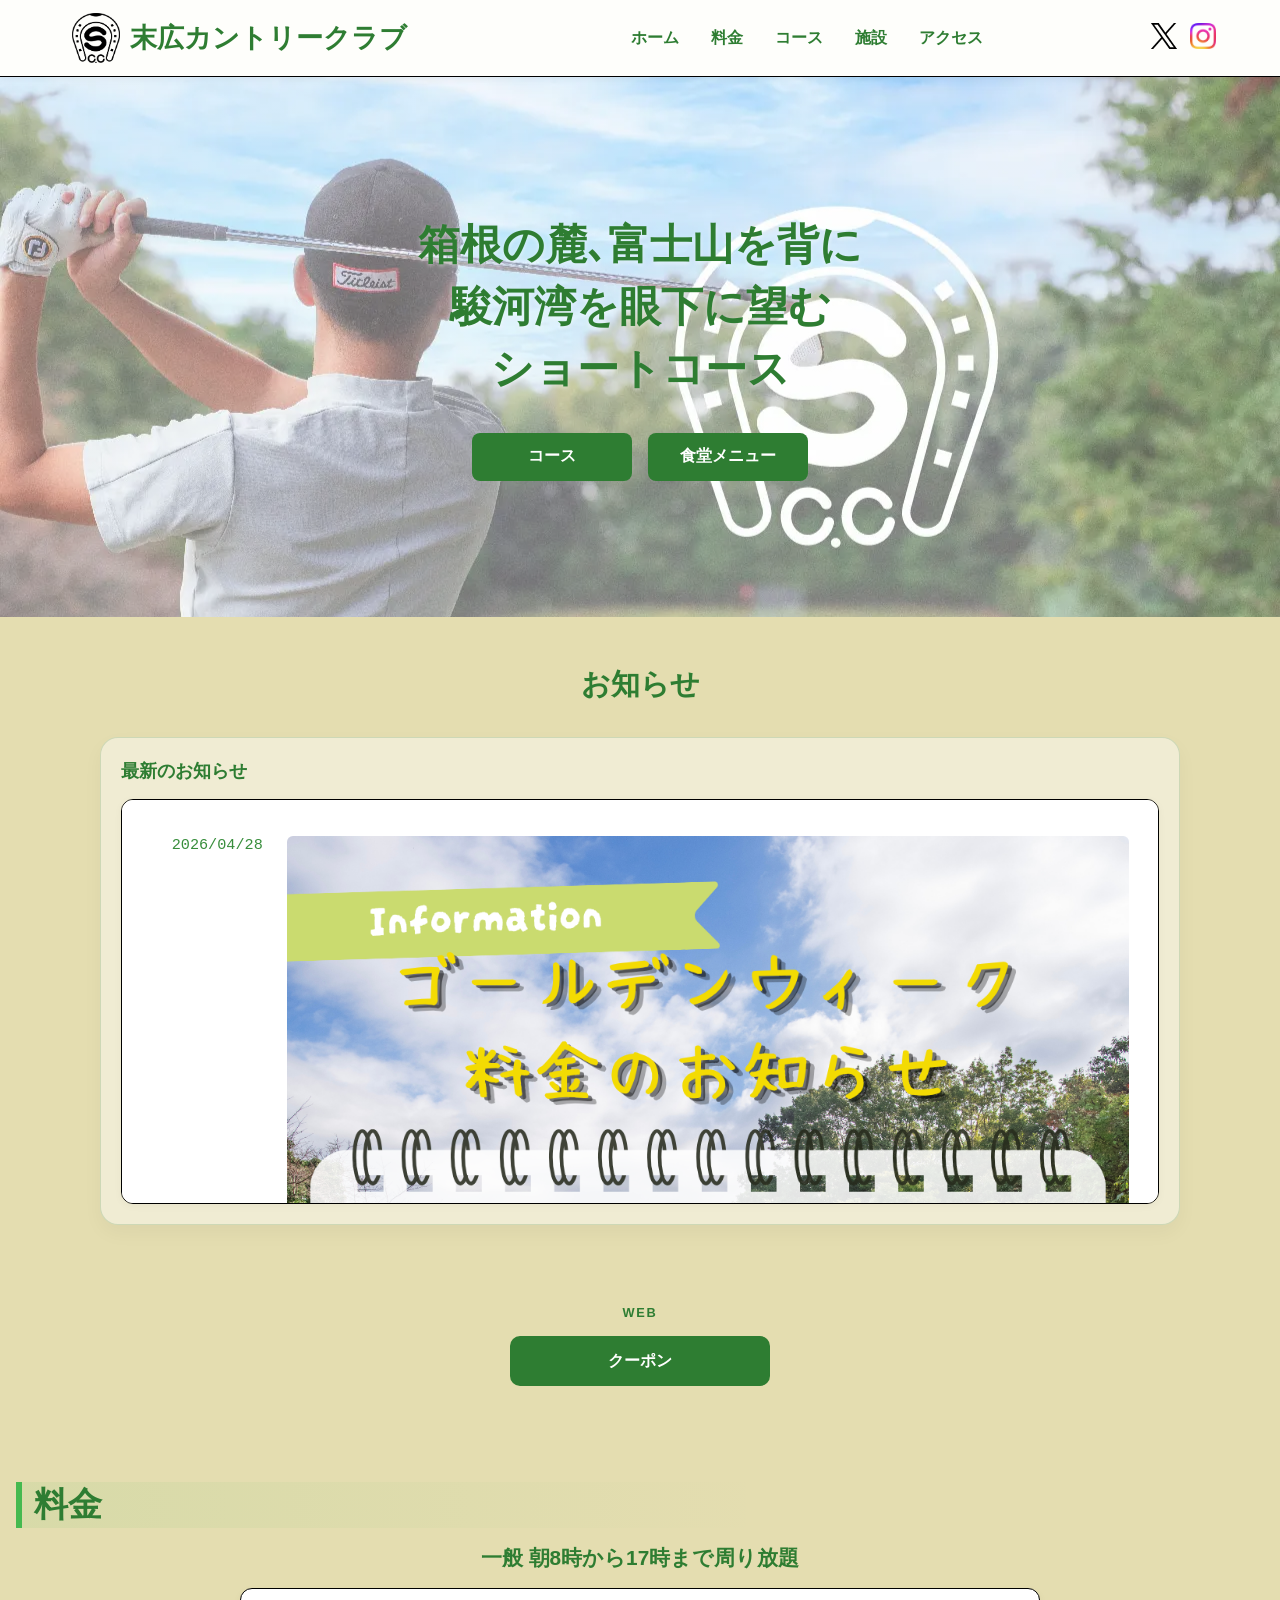
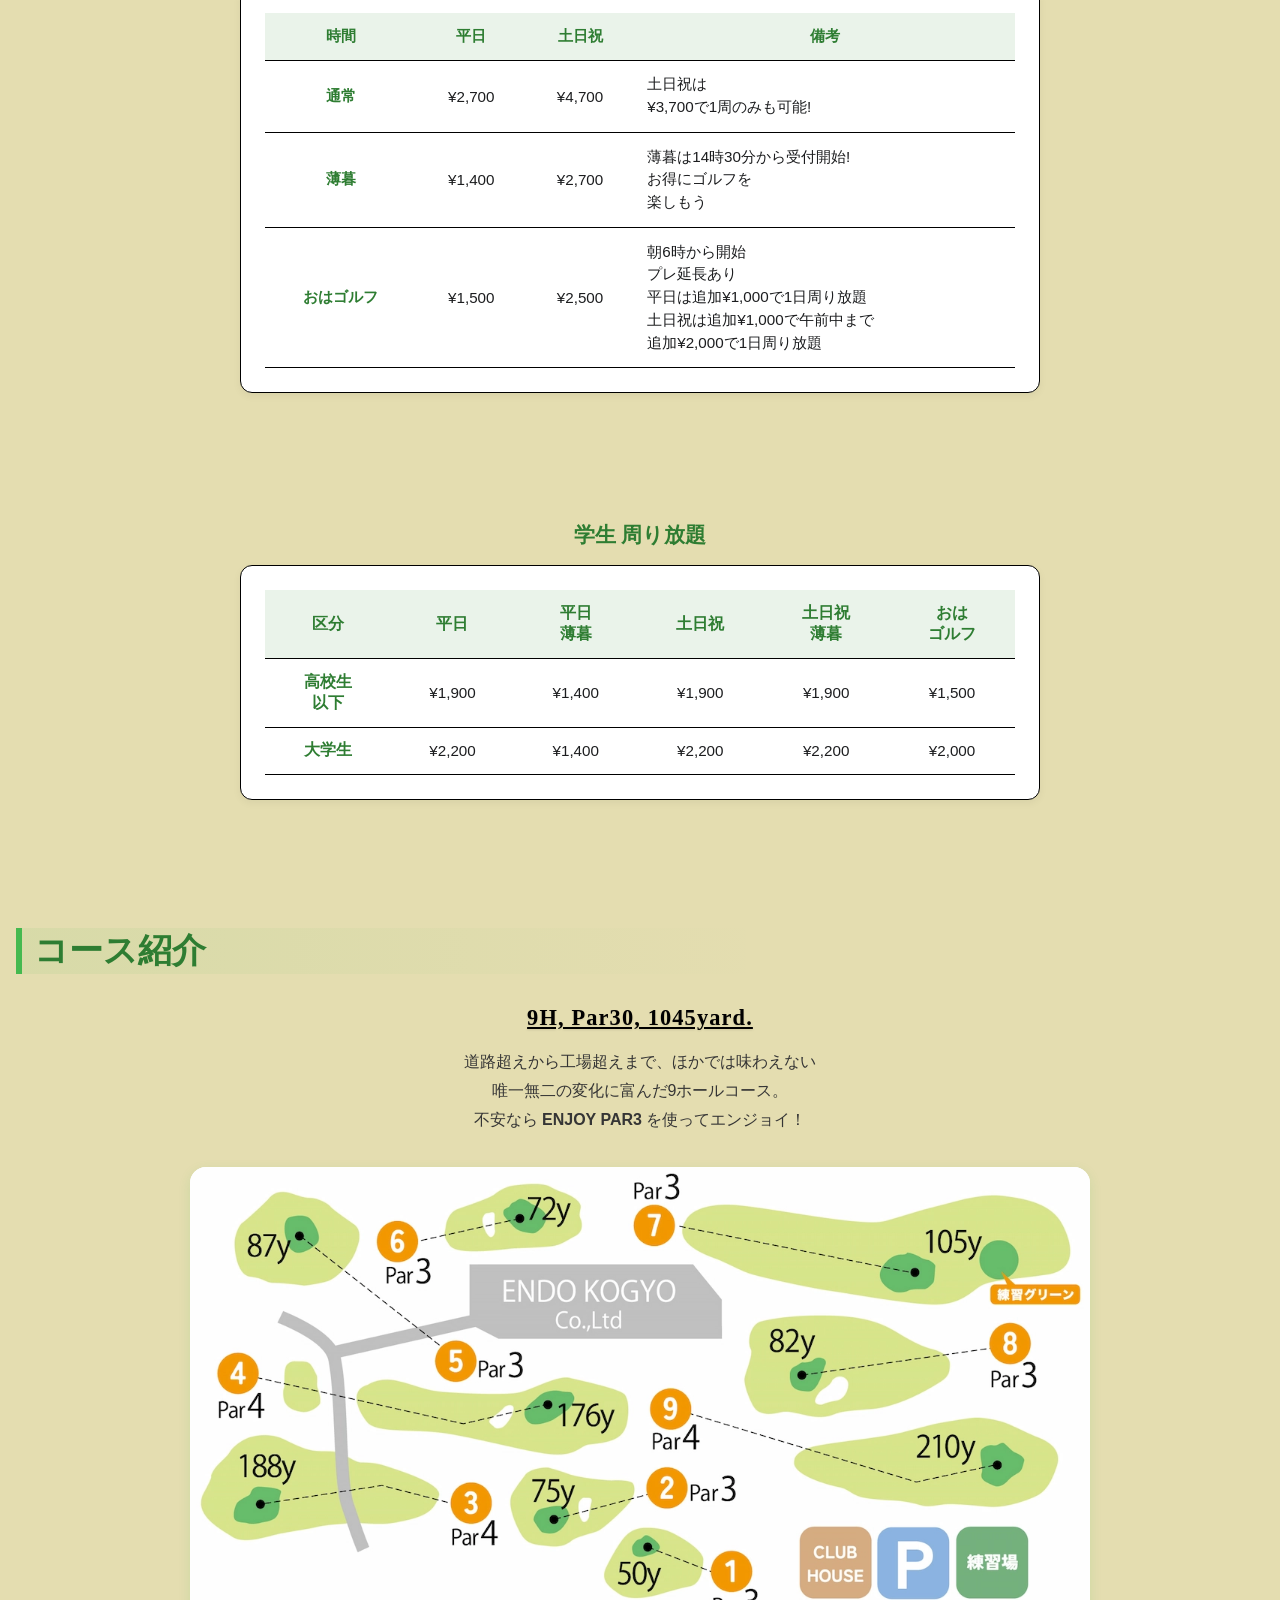
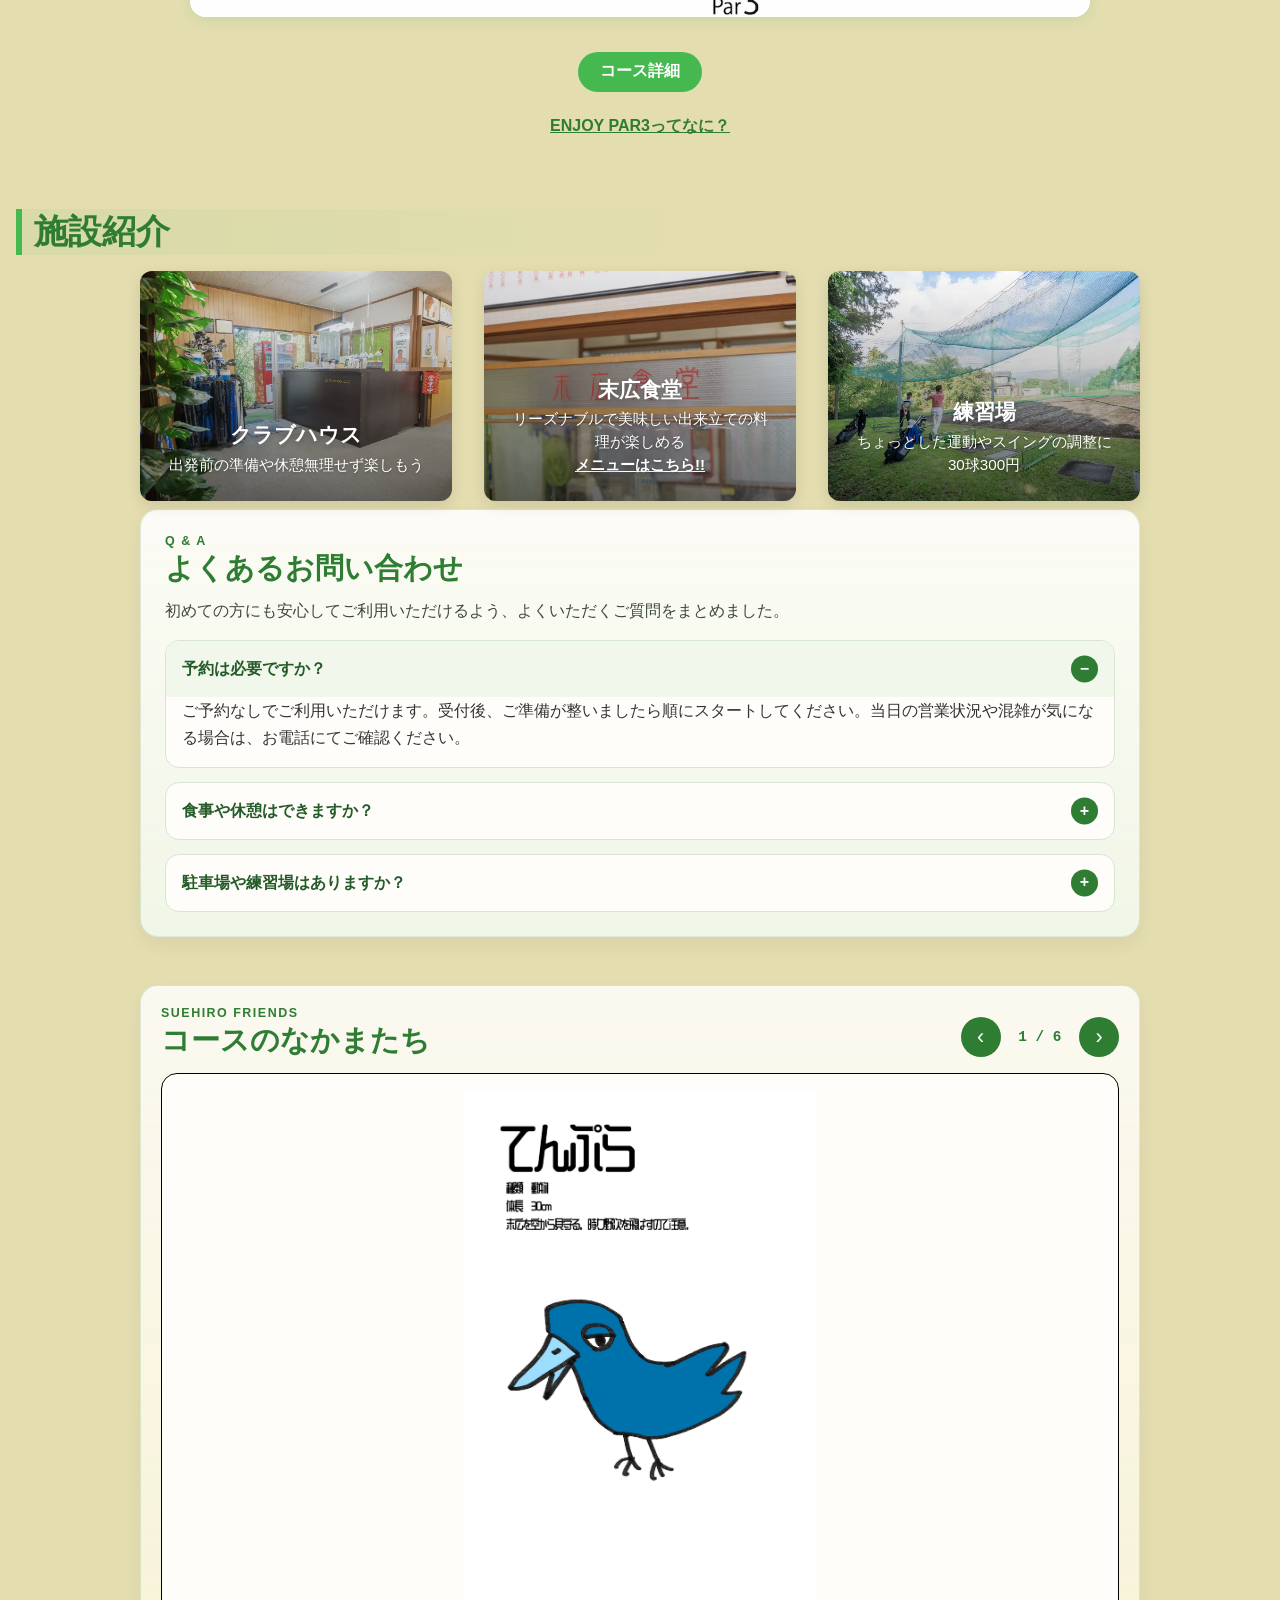
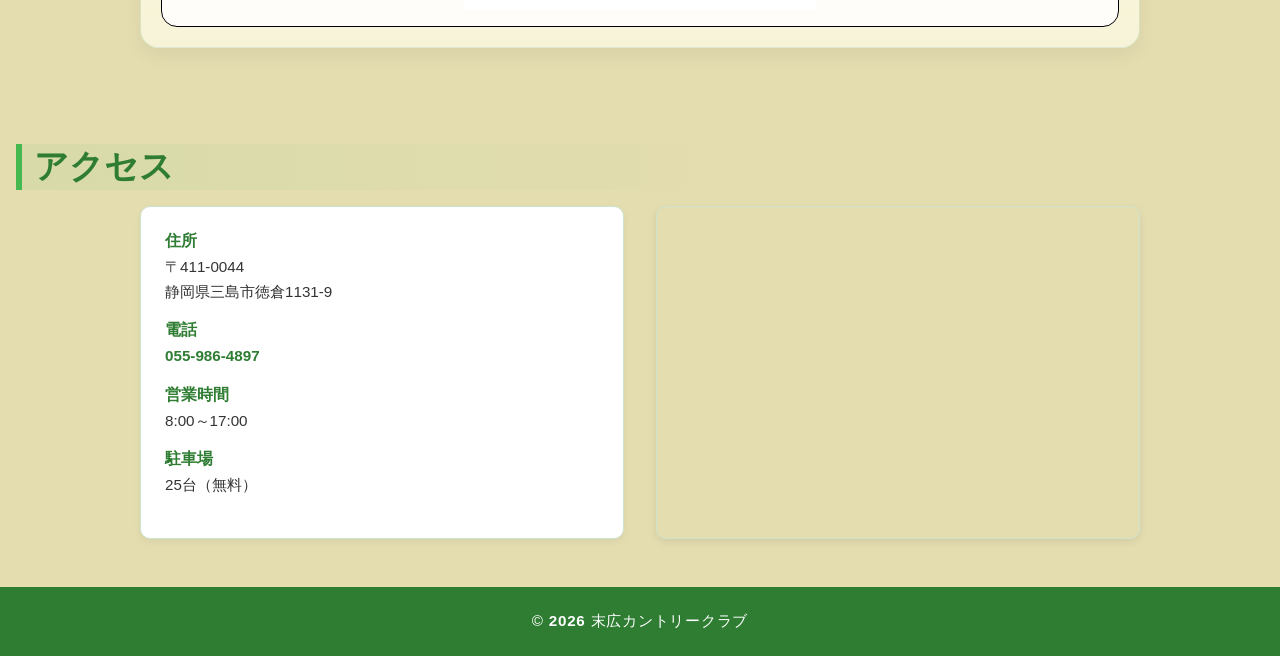
==== commit 19a7b4cd: "Center homepage sections and sort news newest first" ====
--- a/index.html
+++ b/index.html
@@ -147,12 +147,22 @@
     </section>
 
     <script>
-      // 最新のお知らせが下に追加される運用を想定して、初期表示を末尾に合わせる
       window.addEventListener('DOMContentLoaded', () => {
         const newsList = document.querySelector('.news-list');
-        if (newsList) {
-          newsList.scrollTop = newsList.scrollHeight;
+        if (!newsList) {
+          return;
         }
+
+        const newsItems = Array.from(newsList.querySelectorAll('li'));
+        newsItems
+          .sort((firstItem, secondItem) => {
+            const firstDate = firstItem.querySelector('time')?.getAttribute('datetime') ?? '';
+            const secondDate = secondItem.querySelector('time')?.getAttribute('datetime') ?? '';
+            return secondDate.localeCompare(firstDate);
+          })
+          .forEach((item) => newsList.appendChild(item));
+
+        newsList.scrollTop = 0;
       });
     </script>
 
--- a/index.css
+++ b/index.css
@@ -659,7 +659,7 @@
 
   .news-list {
     padding: 1.2rem;
-    max-height: 360px;        /* ← モバイルも同系統に */
+    max-height: 360px;
   }
 
   .news-list li {
@@ -705,6 +705,7 @@
 
 .faq-section .container {
   max-width: 1000px;
+  margin: 0 auto;
 }
 
 .faq-shell {
@@ -889,6 +890,7 @@
 
 .mascot-showcase .container {
   max-width: 1000px;
+  margin: 0 auto;
 }
 
 .mascot-box {
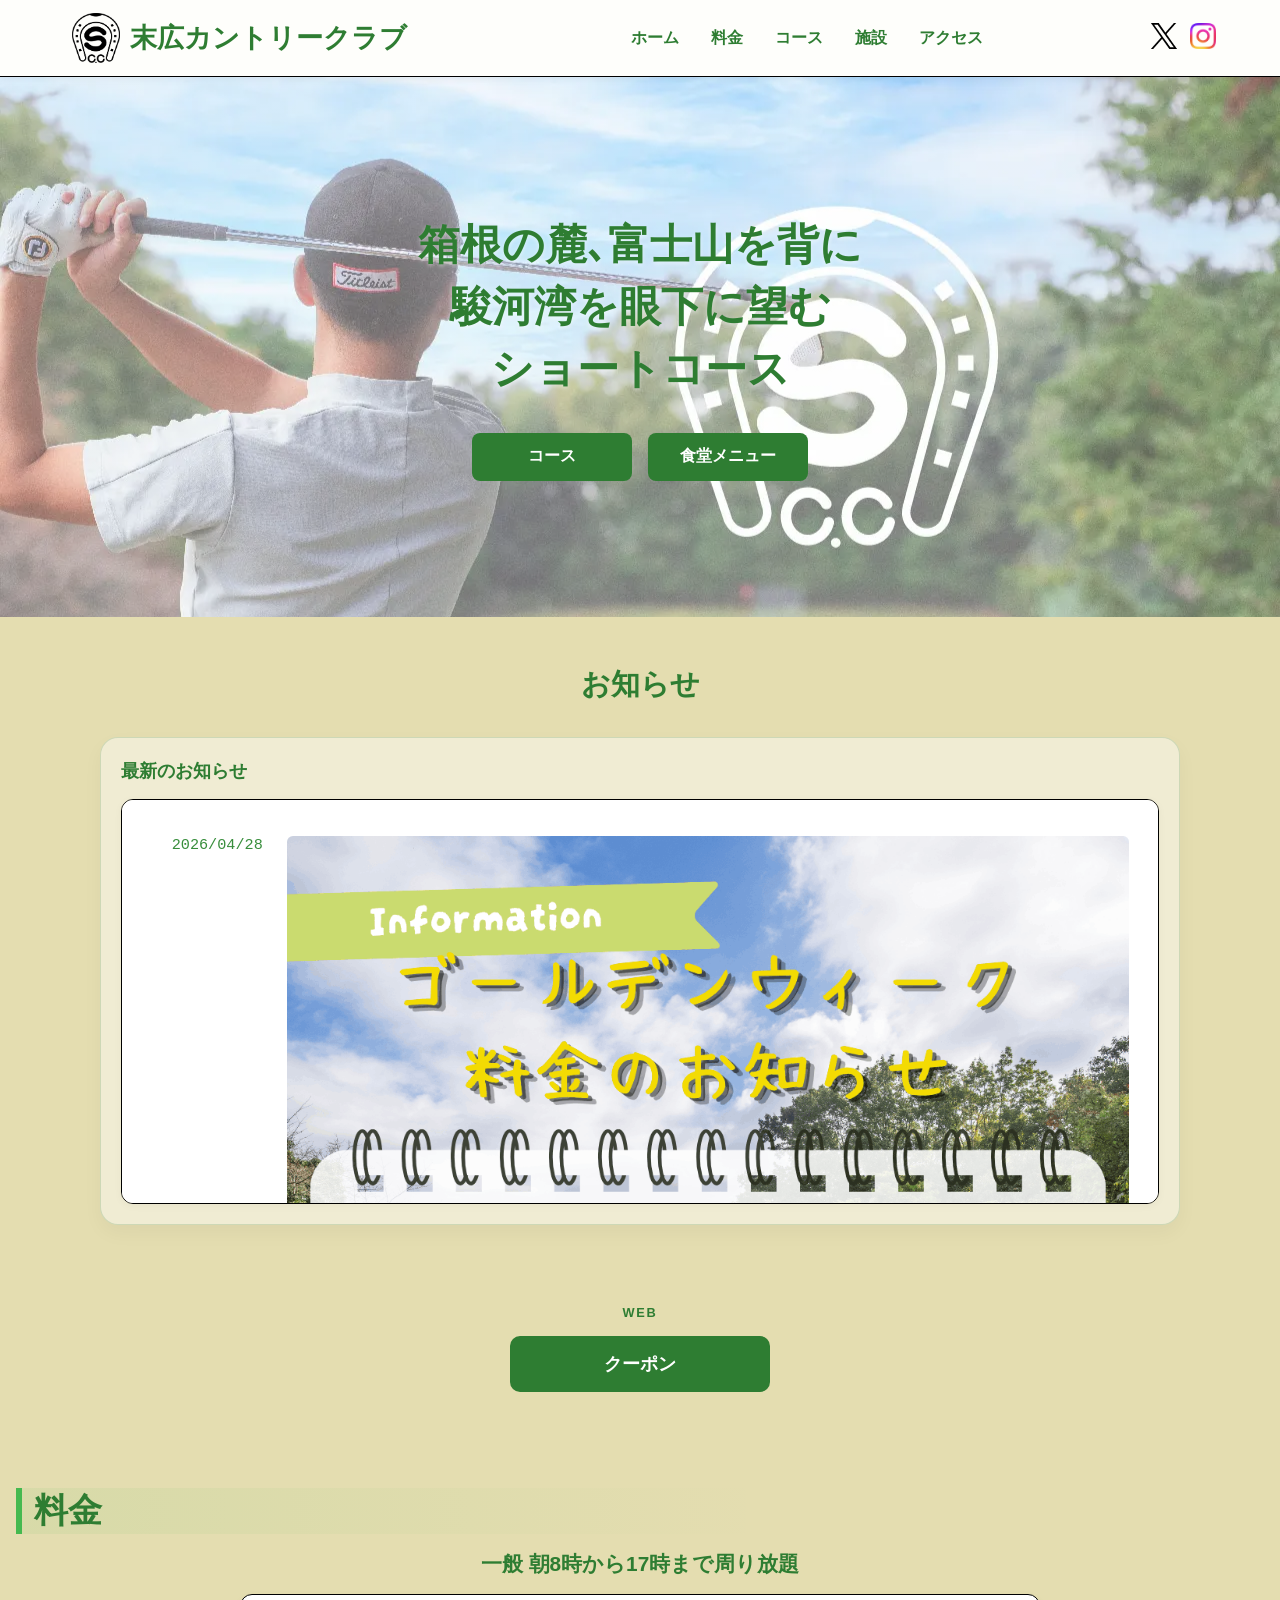
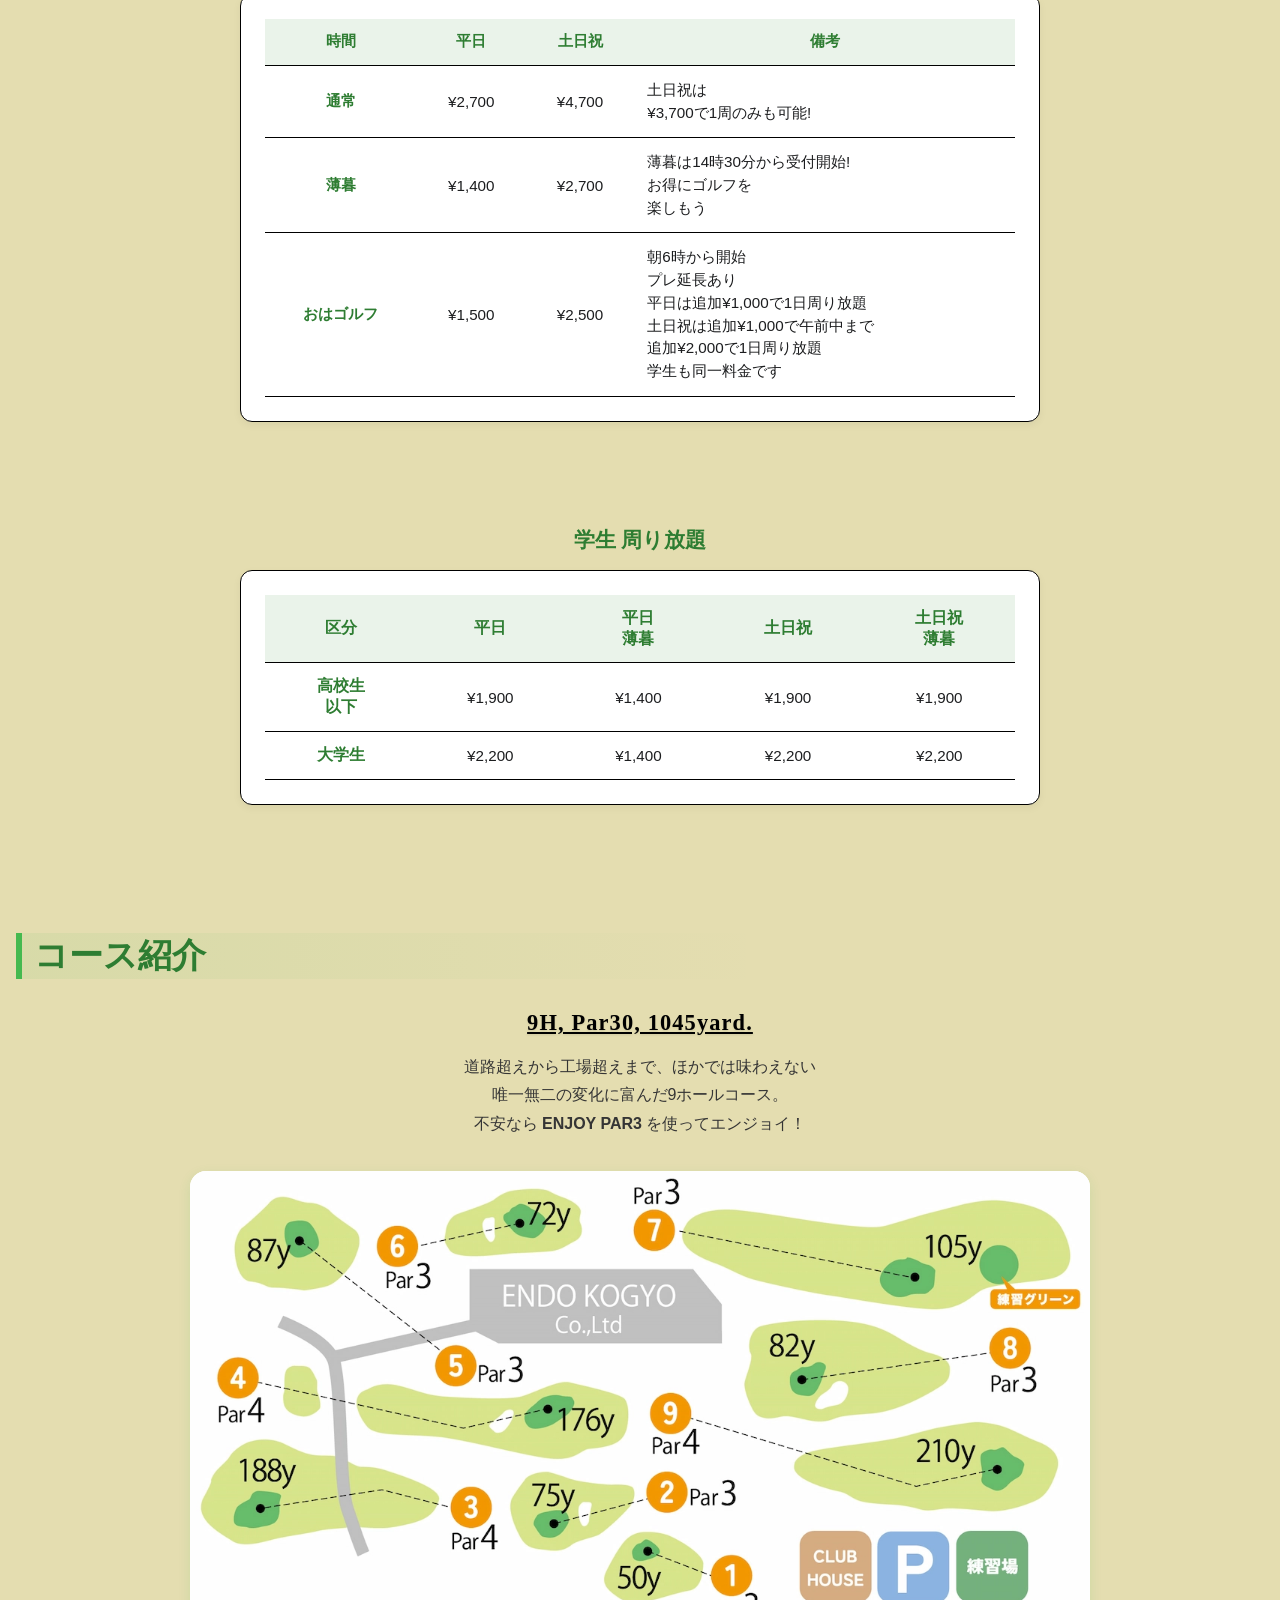
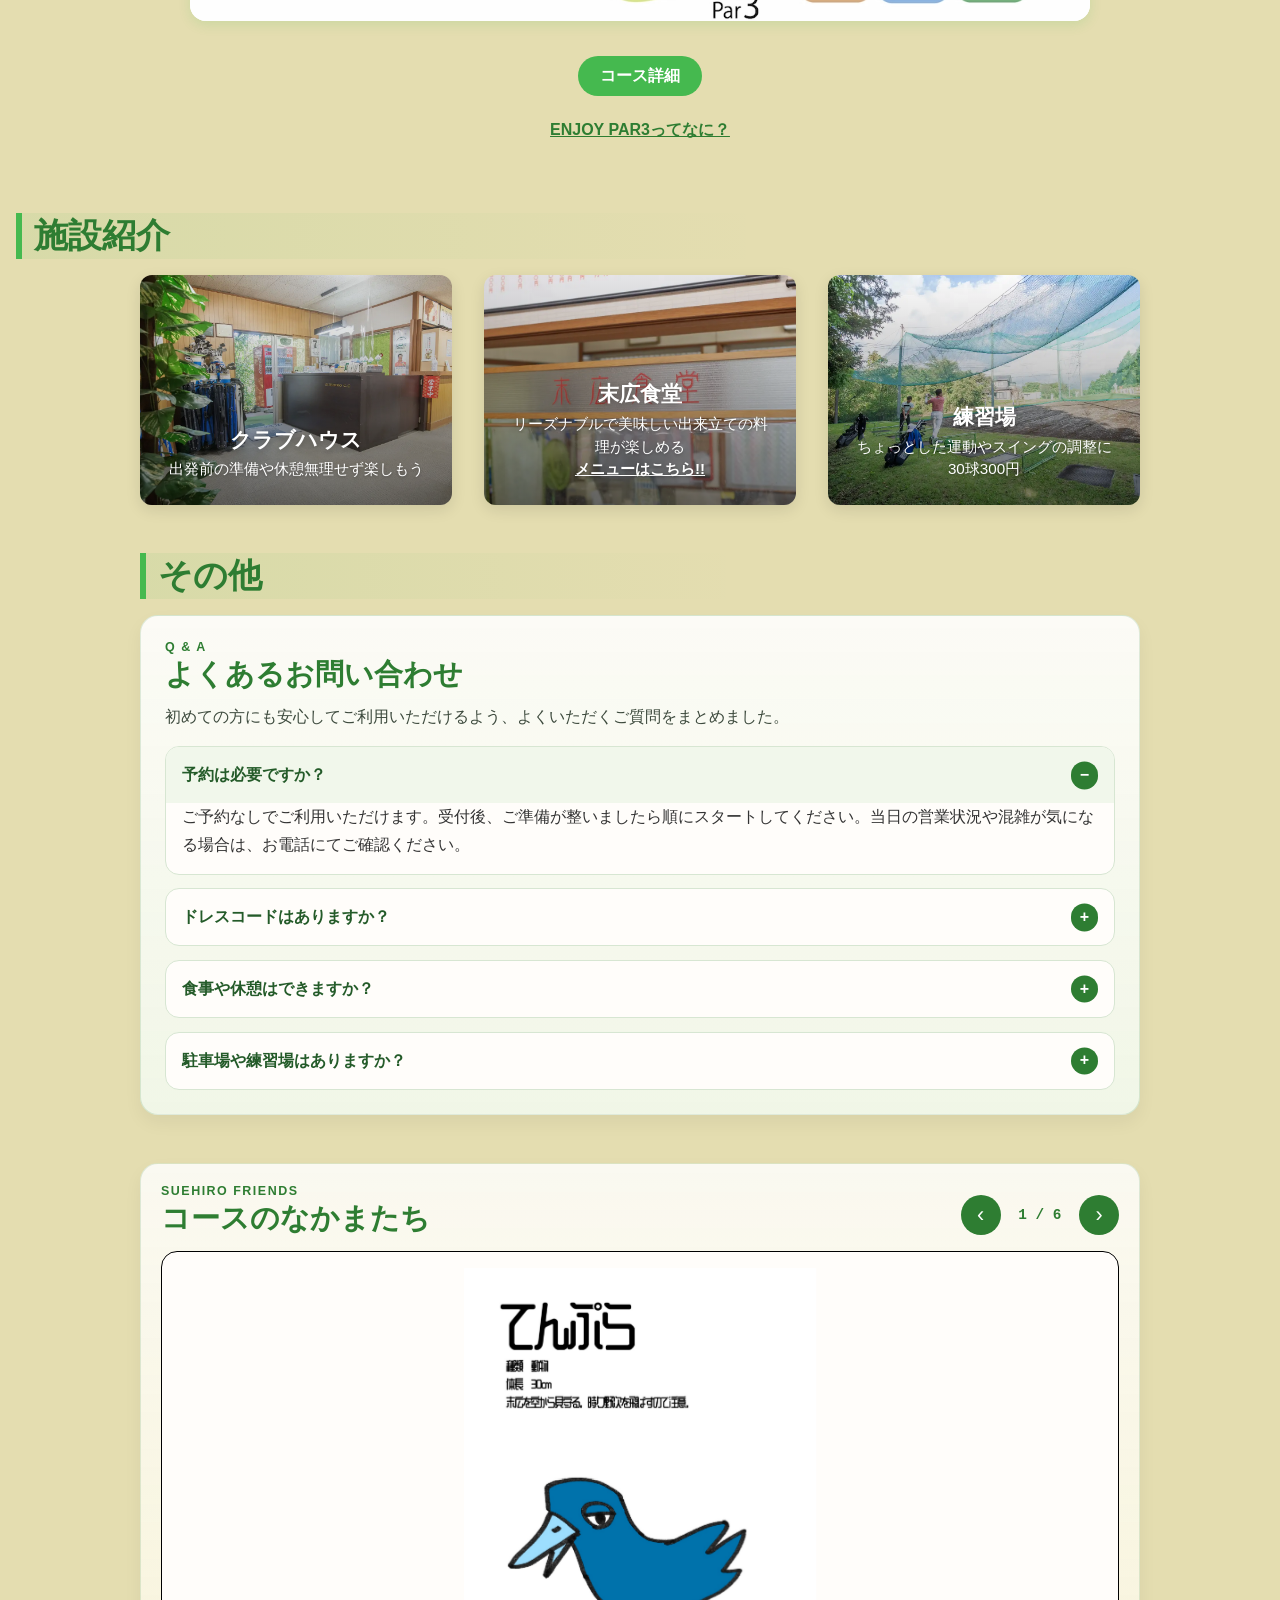
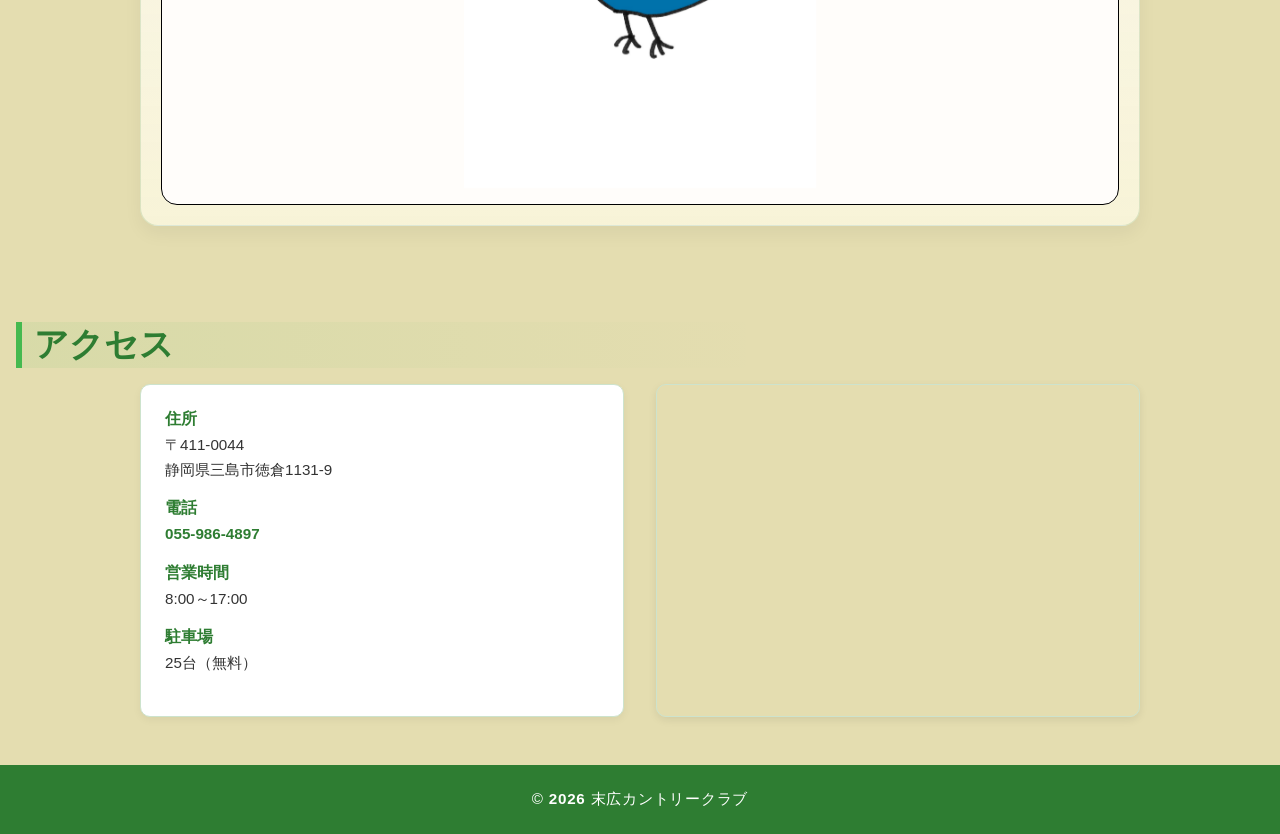
==== commit 00d2955b: "Update homepage pricing and FAQ" ====
--- a/index.html
+++ b/index.html
@@ -15,7 +15,7 @@
   <link rel="icon" href="rogo2.ico">
   <link rel="preload" as="image" href="image/relese-3.webp">
   <link rel="preconnect" href="https://platform.twitter.com">
-  <link rel="stylesheet" href="index.css">
+  <link rel="stylesheet" href="index.css?v=20260428-2">
 </head>
 
 <body>
@@ -105,7 +105,7 @@
               </li> -->
               <li>
                 <time datetime="2026-01-05">2026/01/05</time>
-                <p><button type="button" class="news-image-trigger" aria-label="新年の挨拶画像を拡大表示" data-full-image="osirase/Nengajou.jpg" data-image-alt="新年の挨拶画像"><img src="osirase/Nengajou.jpg" alt="新年の挨拶画像" loading="lazy" decoding="async"></button>新年明けましておめでとうございます<br>今年もよろしくお願いします</p>
+                <p><a href="osirase/Nengajou.jpg" class="news-image-trigger" aria-label="新年の挨拶画像を拡大表示" data-full-image="osirase/Nengajou.jpg" data-image-alt="新年の挨拶画像"><img src="osirase/Nengajou.jpg" alt="新年の挨拶画像" loading="lazy" decoding="async"></a>新年明けましておめでとうございます<br>今年もよろしくお願いします</p>
               </li>
               <li>
                 <time datetime="2026-02-08">2026/02/08</time>
@@ -117,7 +117,7 @@
               </li>
               <li>
                 <time datetime="2026-04-28">2026/04/28</time>
-                <p><button type="button" class="news-image-trigger" aria-label="ゴールデンウィーク料金のお知らせ画像を拡大表示" data-full-image="osirase/goldenWeek-2026-04-28.png" data-image-alt="2026年ゴールデンウィーク料金のお知らせ"><img src="osirase/goldenWeek-2026-04-28.png" alt="2026年ゴールデンウィーク料金のお知らせ" loading="lazy" decoding="async"></button>ゴールデンウィーク料金のお知らせ</p>
+                <p><a href="osirase/goldenWeek-2026-04-28.png" class="news-image-trigger" aria-label="ゴールデンウィーク料金のお知らせ画像を拡大表示" data-full-image="osirase/goldenWeek-2026-04-28.png" data-image-alt="2026年ゴールデンウィーク料金のお知らせ"><img src="osirase/goldenWeek-2026-04-28.png" alt="2026年ゴールデンウィーク料金のお知らせ" loading="lazy" decoding="async"></a>ゴールデンウィーク料金のお知らせ</p>
               </li>
             </ul>
           </section>
@@ -147,22 +147,35 @@
     </section>
 
     <script>
+      // 日付の新しい順に並べ替えて、最新のお知らせを最初から見える位置にする
       window.addEventListener('DOMContentLoaded', () => {
         const newsList = document.querySelector('.news-list');
-        if (!newsList) {
-          return;
+        if (newsList) {
+          const newsItems = Array.from(newsList.querySelectorAll('li'));
+          newsItems
+            .sort((firstItem, secondItem) => {
+              const firstDate = firstItem.querySelector('time')?.getAttribute('datetime') ?? '';
+              const secondDate = secondItem.querySelector('time')?.getAttribute('datetime') ?? '';
+              return secondDate.localeCompare(firstDate);
+            })
+            .forEach((item) => {
+              newsList.appendChild(item);
+            });
+
+          newsList.scrollTop = 0;
         }
 
-        const newsItems = Array.from(newsList.querySelectorAll('li'));
-        newsItems
-          .sort((firstItem, secondItem) => {
-            const firstDate = firstItem.querySelector('time')?.getAttribute('datetime') ?? '';
-            const secondDate = secondItem.querySelector('time')?.getAttribute('datetime') ?? '';
-            return secondDate.localeCompare(firstDate);
-          })
-          .forEach((item) => newsList.appendChild(item));
-
-        newsList.scrollTop = 0;
+        const studentTableWrap = document.querySelector('.price-student .table-wrap');
+        const studentTable = document.querySelector('.price-student .table');
+
+        if (studentTableWrap && studentTable) {
+          const syncStudentSwipeHint = () => {
+            studentTableWrap.classList.toggle('is-scrollable', studentTable.scrollWidth > studentTableWrap.clientWidth + 1);
+          };
+
+          syncStudentSwipeHint();
+          window.addEventListener('resize', syncStudentSwipeHint);
+        }
       });
     </script>
 
@@ -212,7 +225,7 @@
                 <th scope="row">おはゴルフ</th>
                 <td>¥1,500</td>
                 <td>¥2,500</td>
-                <td>朝6時から開始<br>プレ延長あり<br>平日は追加¥1,000で1日周り放題<br>土日祝は追加¥1,000で午前中まで<br>追加¥2,000で1日周り放題</td>
+                <td>朝6時から開始<br>プレ延長あり<br>平日は追加¥1,000で1日周り放題<br>土日祝は追加¥1,000で午前中まで<br>追加¥2,000で1日周り放題<br>学生も同一料金です</td>
               </tr>
             </tbody>
           </table>
@@ -235,7 +248,6 @@
                 <th scope="col">平日<br>薄暮</th>
                 <th scope="col">土日祝</th>
                 <th scope="col">土日祝<br>薄暮</th>
-                <th scope="col">おは<br>ゴルフ</th>
               </tr>
             </thead>
             <tbody>
@@ -245,7 +257,6 @@
                 <td>¥1,400</td>
                 <td>¥1,900</td>
                 <td>¥1,900</td>
-                <td>¥1,500</td>
               </tr>
               <tr>
                 <th scope="row">大学生</th>
@@ -253,7 +264,6 @@
                 <td>¥1,400</td>
                 <td>¥2,200</td>
                 <td>¥2,200</td>
-                <td>¥2,000</td>
               </tr>
             </tbody>
           </table>
@@ -323,6 +333,7 @@
     <!-- よくあるお問い合わせ -->
     <section id="faq" class="faq-section" aria-labelledby="faq-heading">
       <div class="container">
+        <h2 class="section-heading">その他</h2>
         <div class="faq-shell">
           <p class="faq-eyebrow">Q &amp; A</p>
           <h2 id="faq-heading">よくあるお問い合わせ</h2>
@@ -332,6 +343,11 @@
             <details class="faq-item" open>
               <summary>予約は必要ですか？</summary>
               <p>ご予約なしでご利用いただけます。受付後、ご準備が整いましたら順にスタートしてください。当日の営業状況や混雑が気になる場合は、お電話にてご確認ください。</p>
+            </details>
+
+            <details class="faq-item">
+              <summary>ドレスコードはありますか？</summary>
+              <p>服装は自由ですが、動きやすい服装をおすすめしています。コース内は滑りやすい場所がありますので、ゴルフシューズのご利用をおすすめします。</p>
             </details>
 
             <details class="faq-item">
@@ -609,12 +625,14 @@
       const newsImageModalCloseTargets = document.querySelectorAll('[data-modal-close="true"]');
 
       if (newsImageTriggers.length && newsImageModal && newsImageModalImg) {
+        const canUseNewsImageModal = window.getComputedStyle(newsImageModal).position === 'fixed';
+
         const openNewsImageModal = (trigger) => {
           newsImageModalImg.src = trigger.dataset.fullImage || '';
           newsImageModalImg.alt = trigger.dataset.imageAlt || '';
           newsImageModal.hidden = false;
           newsImageModal.setAttribute('aria-hidden', 'false');
-          document.body.style.overflow = 'hidden';
+          document.body.classList.add('news-modal-open');
         };
 
         const closeNewsImageModal = () => {
@@ -622,11 +640,16 @@
           newsImageModal.setAttribute('aria-hidden', 'true');
           newsImageModalImg.src = '';
           newsImageModalImg.alt = '';
-          document.body.style.overflow = '';
+          document.body.classList.remove('news-modal-open');
         };
 
         newsImageTriggers.forEach((trigger) => {
-          trigger.addEventListener('click', () => {
+          trigger.addEventListener('click', (event) => {
+            if (!canUseNewsImageModal) {
+              return;
+            }
+
+            event.preventDefault();
             openNewsImageModal(trigger);
           });
         });
--- a/index.css
+++ b/index.css
@@ -571,6 +571,7 @@
   border: none;
   background: transparent;
   cursor: zoom-in;
+  text-decoration: none;
 }
 
 /* お知らせ内の画像（全体表示対応） */
@@ -621,6 +622,10 @@
   object-fit: contain;
   margin: 0 auto;
   border-radius: 6px;
+}
+
+body.news-modal-open {
+  overflow: hidden;
 }
 
 .news-image-modal-close {
@@ -699,13 +704,24 @@
    よくあるお問い合わせ
 ===================================================== */
 .faq-section {
-  margin: 0 0 3rem;
+  margin: 2.5rem 0 3rem;
   padding: 0 1rem;
 }
 
 .faq-section .container {
   max-width: 1000px;
   margin: 0 auto;
+}
+
+.section-heading {
+  font-size: clamp(1.6rem, 1.4vw + 1rem, 2.4rem);
+  color: #2e7d32;
+  margin-bottom: 1rem;
+  text-align: left;
+  border-left: 6px solid #45b94f;
+  padding-left: 0.75rem;
+  background: linear-gradient(90deg, rgba(69,185,79,.08), transparent 60%);
+  display: block;
 }
 
 .faq-shell {
@@ -855,8 +871,10 @@
   display: flex;
   flex-direction: column;
   justify-content: center;
+  align-items: center;
   gap: 1rem;
   padding: 0;
+  text-align: center;
 }
 
 .coupon-label {
@@ -868,12 +886,17 @@
 }
 
 .coupon-btn {
-  display: inline-block;
+  display: inline-flex;
+  justify-content: center;
+  align-items: center;
   background: #2e7d32;
   color: #fff;
-  padding: 0.9rem 1.8rem;
+  min-width: clamp(180px, 24vw, 260px);
+  min-height: 52px;
+  padding: 0.95rem 2rem;
   border-radius: 10px;
-  font-weight: 600;
+  font-size: clamp(1rem, 0.25vw + 0.95rem, 1.15rem);
+  font-weight: 700;
   text-decoration: none;
   transition: background 0.25s ease, transform 0.2s ease;
 }
@@ -889,11 +912,13 @@
 }
 
 .mascot-showcase .container {
+  width: min(100%, 1000px);
   max-width: 1000px;
   margin: 0 auto;
 }
 
 .mascot-box {
+  width: 100%;
   padding: 1.25rem;
   background: linear-gradient(180deg, rgba(255,255,255,0.82), rgba(248, 244, 217, 0.96));
   border: 1px solid rgba(46, 125, 50, 0.14);
@@ -1067,7 +1092,8 @@
   }
 
   .coupon-btn {
-    width: min(100%, 220px);
+    width: min(100%, 260px);
+    min-height: 50px;
   }
 
   .mascot-box {
@@ -1209,7 +1235,7 @@
 ===================================================== */
 .price-student {
   background: #e4ddb0;
-  padding: 3rem 1rem;
+  padding: 1.5rem 1rem 3rem;
   text-align: center;
 }
 
@@ -1303,12 +1329,16 @@
   /* 案内文 */
   .price-student .table-wrap::after {
     content: "👉 スワイプで全列を確認できます";
-    display: block;
+    display: none;
     font-size: 0.8rem;
     color: #000;
     text-align: right;
     margin-top: 0.3rem;
     opacity: 0.8;
+  }
+
+  .price-student .table-wrap.is-scrollable::after {
+    display: block;
   }
 
   .price-student h3 {
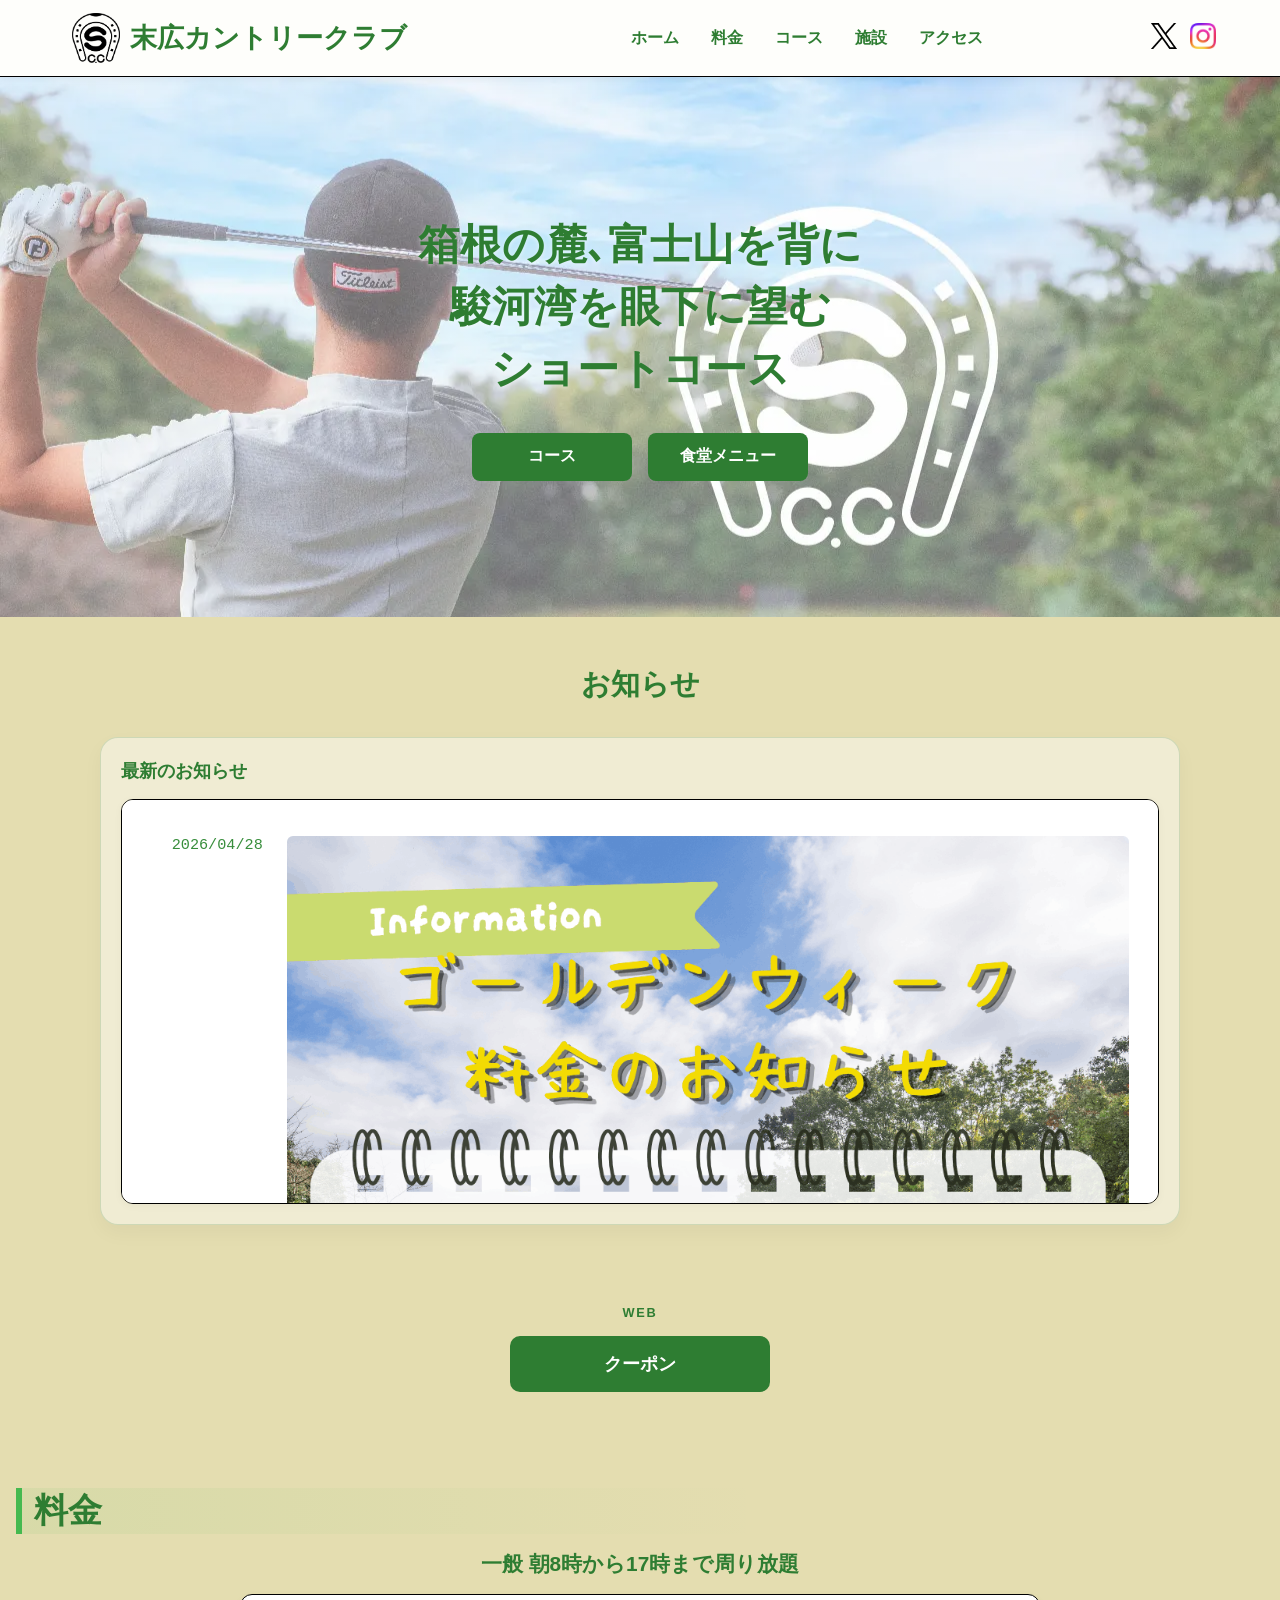
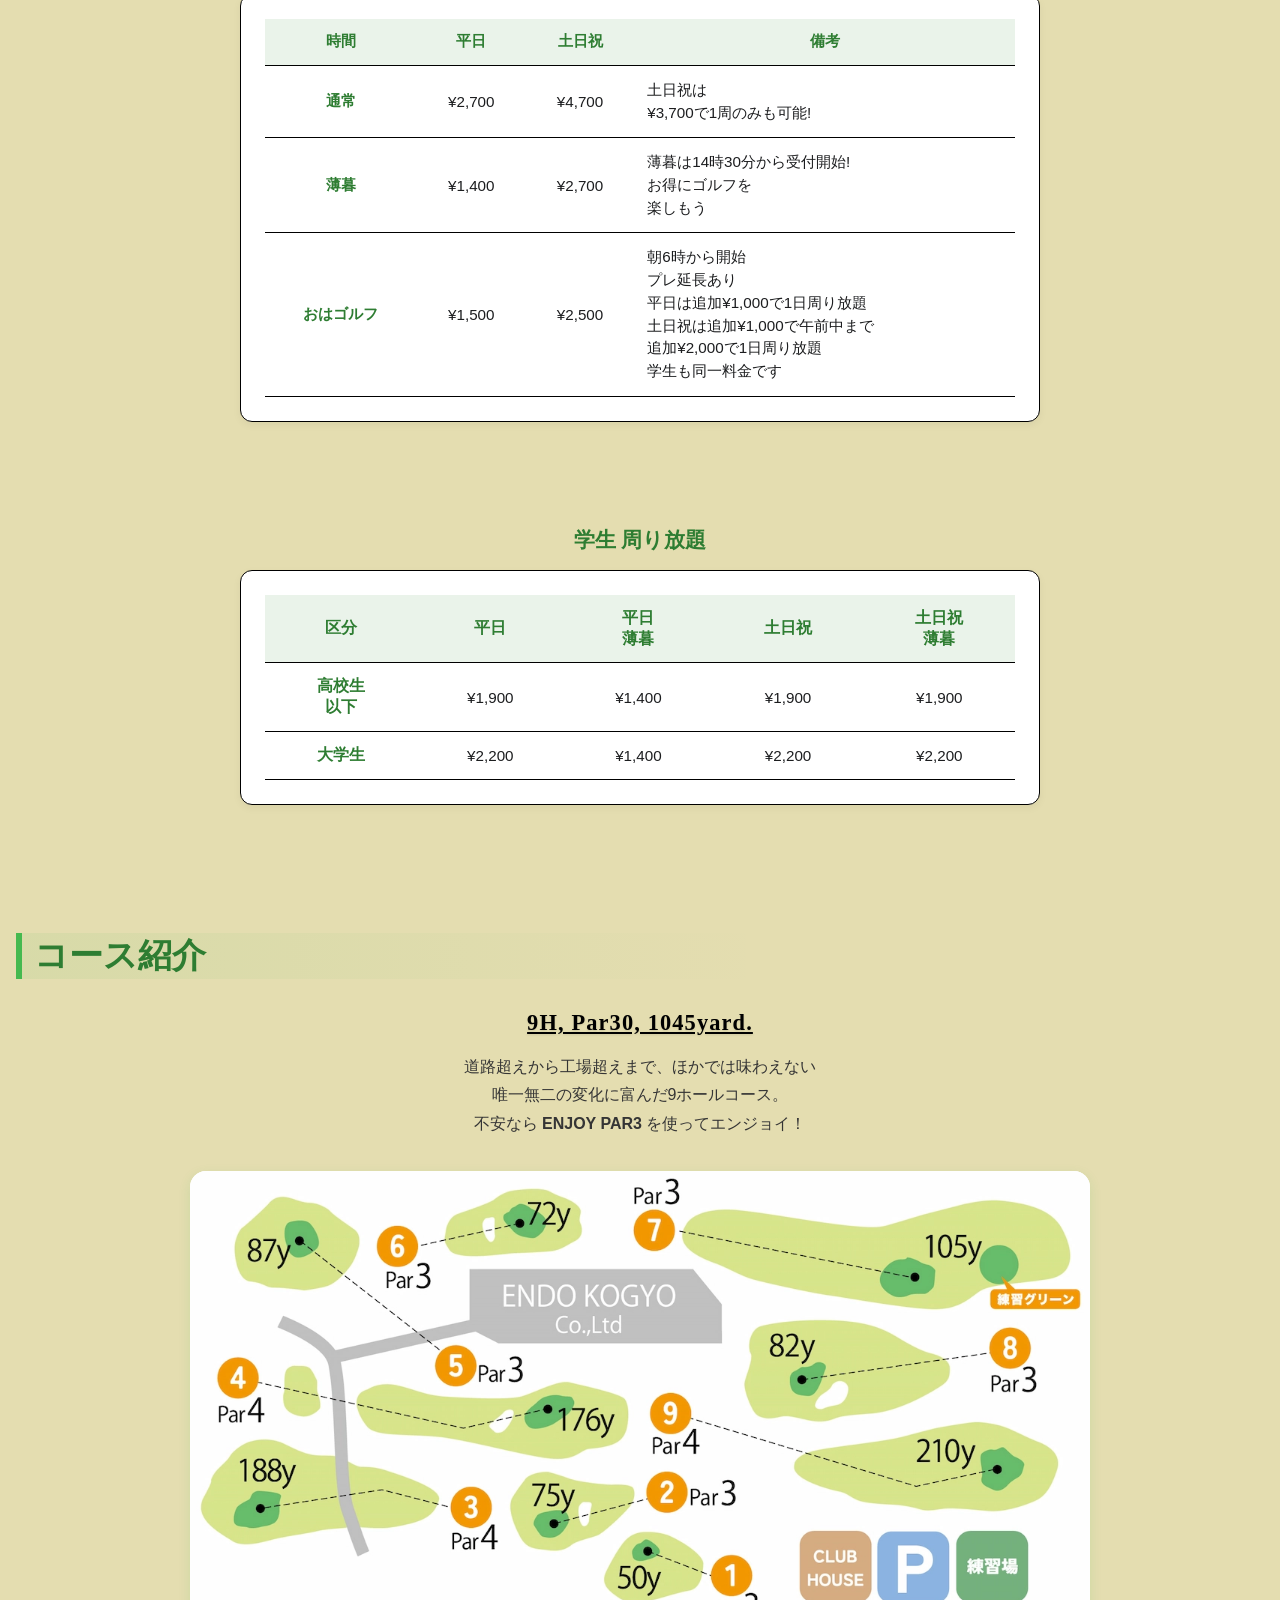
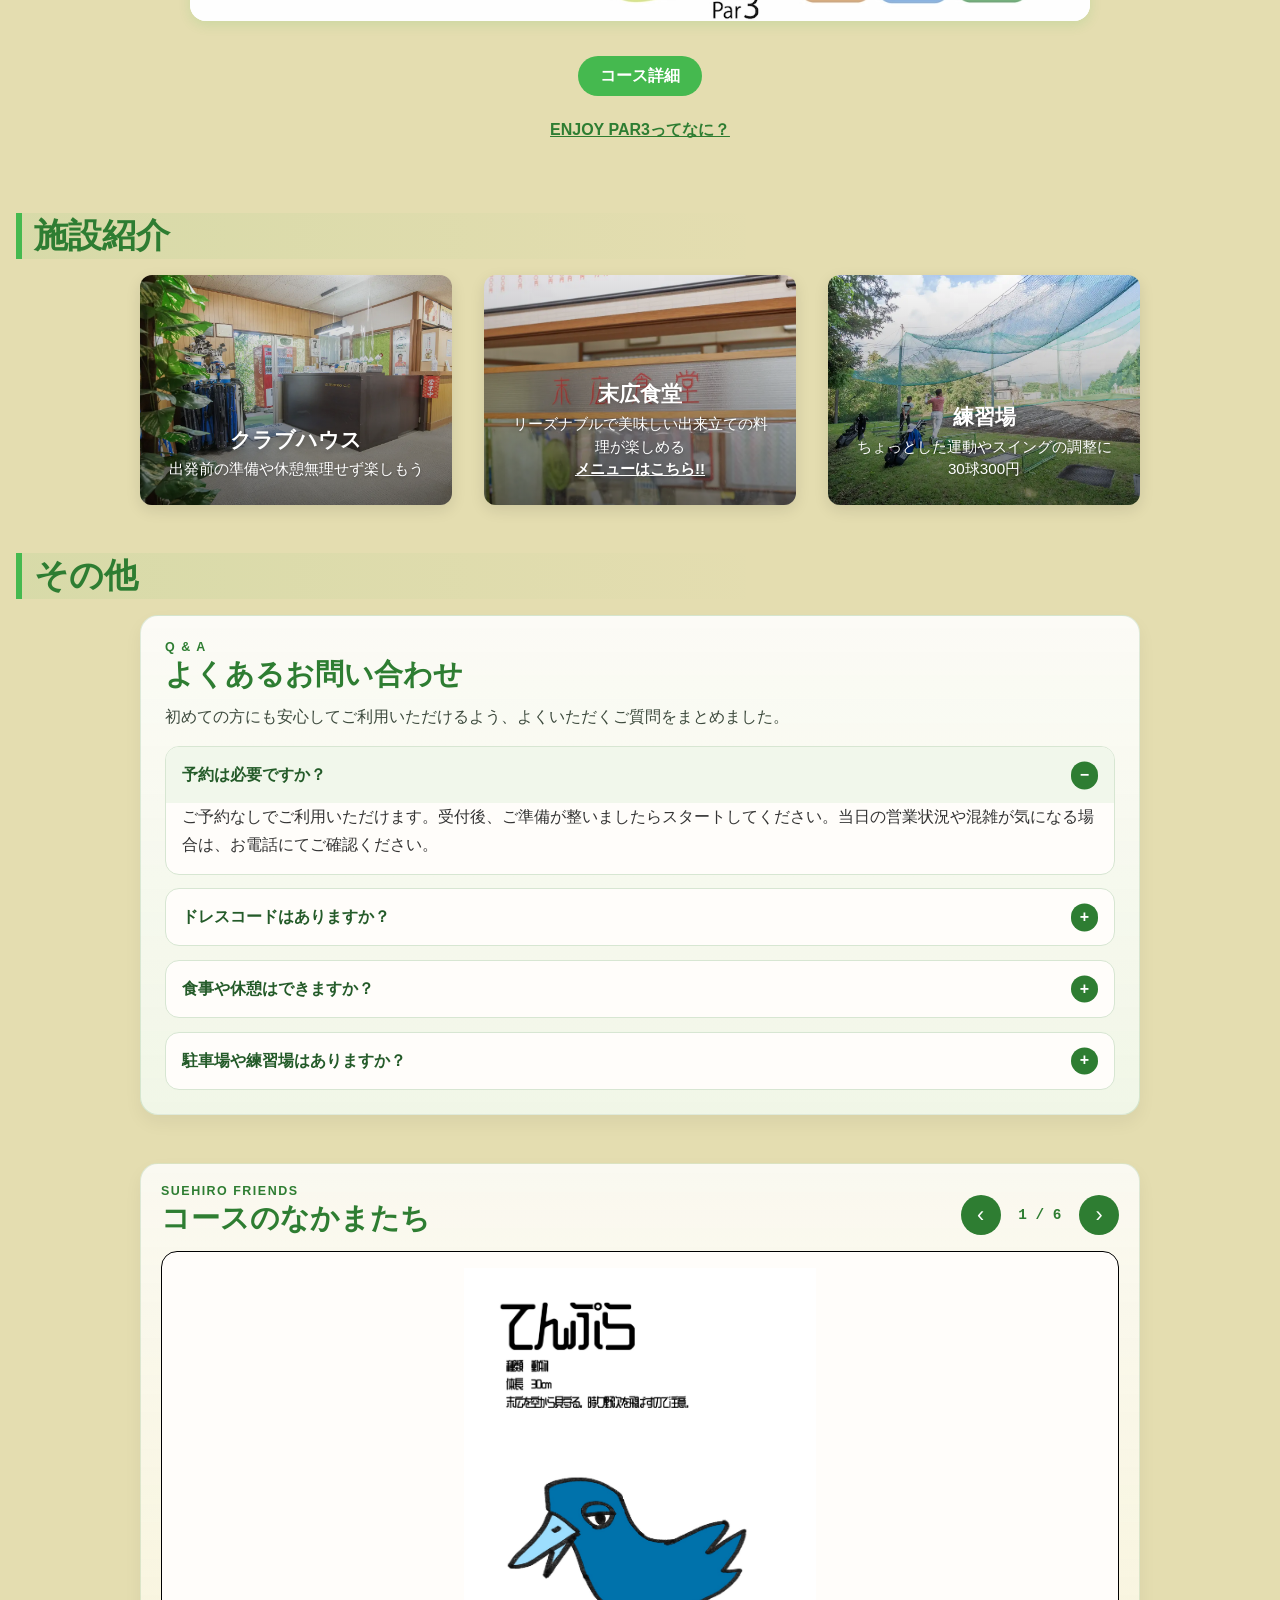
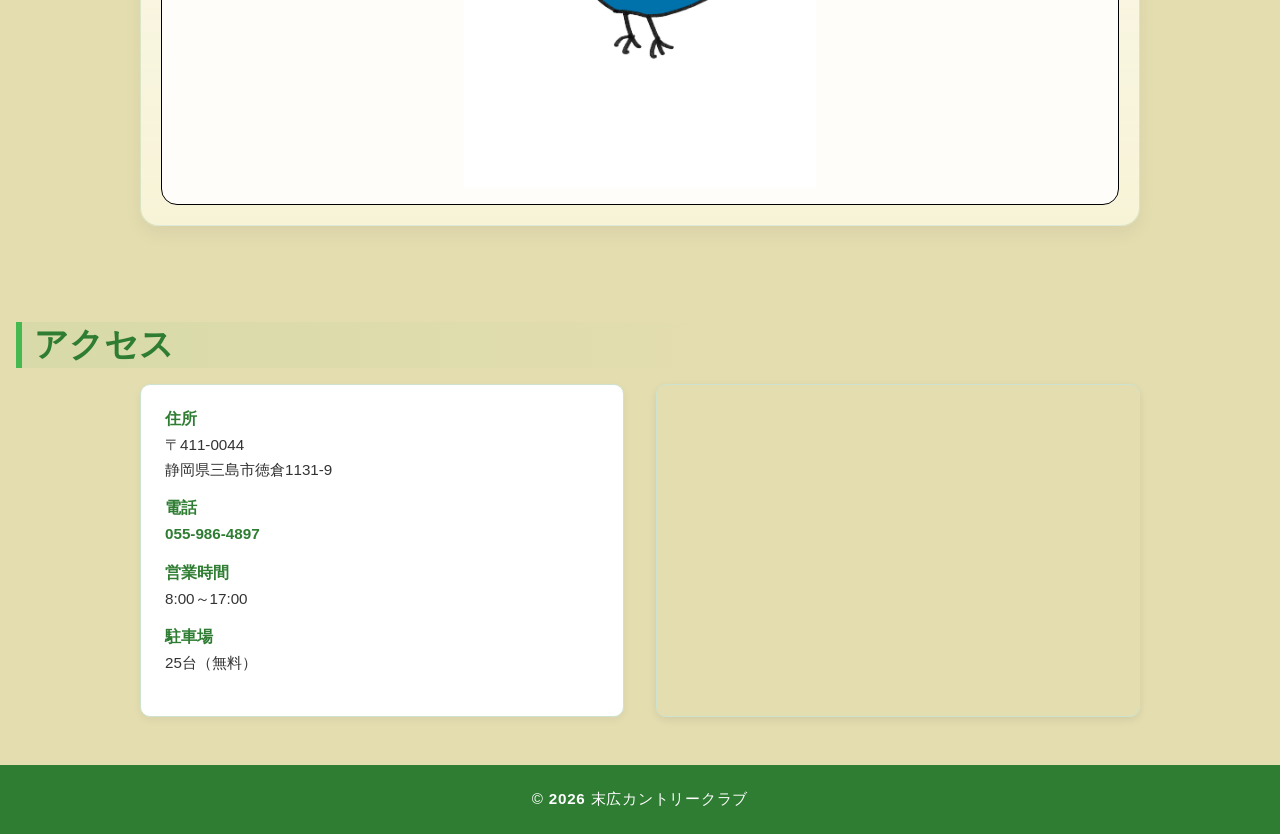
==== commit aeae115c: "Align FAQ section heading" ====
--- a/index.html
+++ b/index.html
@@ -332,8 +332,8 @@
 
     <!-- よくあるお問い合わせ -->
     <section id="faq" class="faq-section" aria-labelledby="faq-heading">
+      <h2 class="section-heading">その他</h2>
       <div class="container">
-        <h2 class="section-heading">その他</h2>
         <div class="faq-shell">
           <p class="faq-eyebrow">Q &amp; A</p>
           <h2 id="faq-heading">よくあるお問い合わせ</h2>
@@ -342,12 +342,12 @@
           <div class="faq-list">
             <details class="faq-item" open>
               <summary>予約は必要ですか？</summary>
-              <p>ご予約なしでご利用いただけます。受付後、ご準備が整いましたら順にスタートしてください。当日の営業状況や混雑が気になる場合は、お電話にてご確認ください。</p>
+              <p>ご予約なしでご利用いただけます。受付後、ご準備が整いましたらスタートしてください。当日の営業状況や混雑が気になる場合は、お電話にてご確認ください。</p>
             </details>
 
             <details class="faq-item">
               <summary>ドレスコードはありますか？</summary>
-              <p>服装は自由ですが、動きやすい服装をおすすめしています。コース内は滑りやすい場所がありますので、ゴルフシューズのご利用をおすすめします。</p>
+              <p>服装は自由ですが、動きやすい服装をおすすめしています。<br>コース内は滑りやすいので、ゴルフシューズのご利用をお願いしております。</p>
             </details>
 
             <details class="faq-item">
